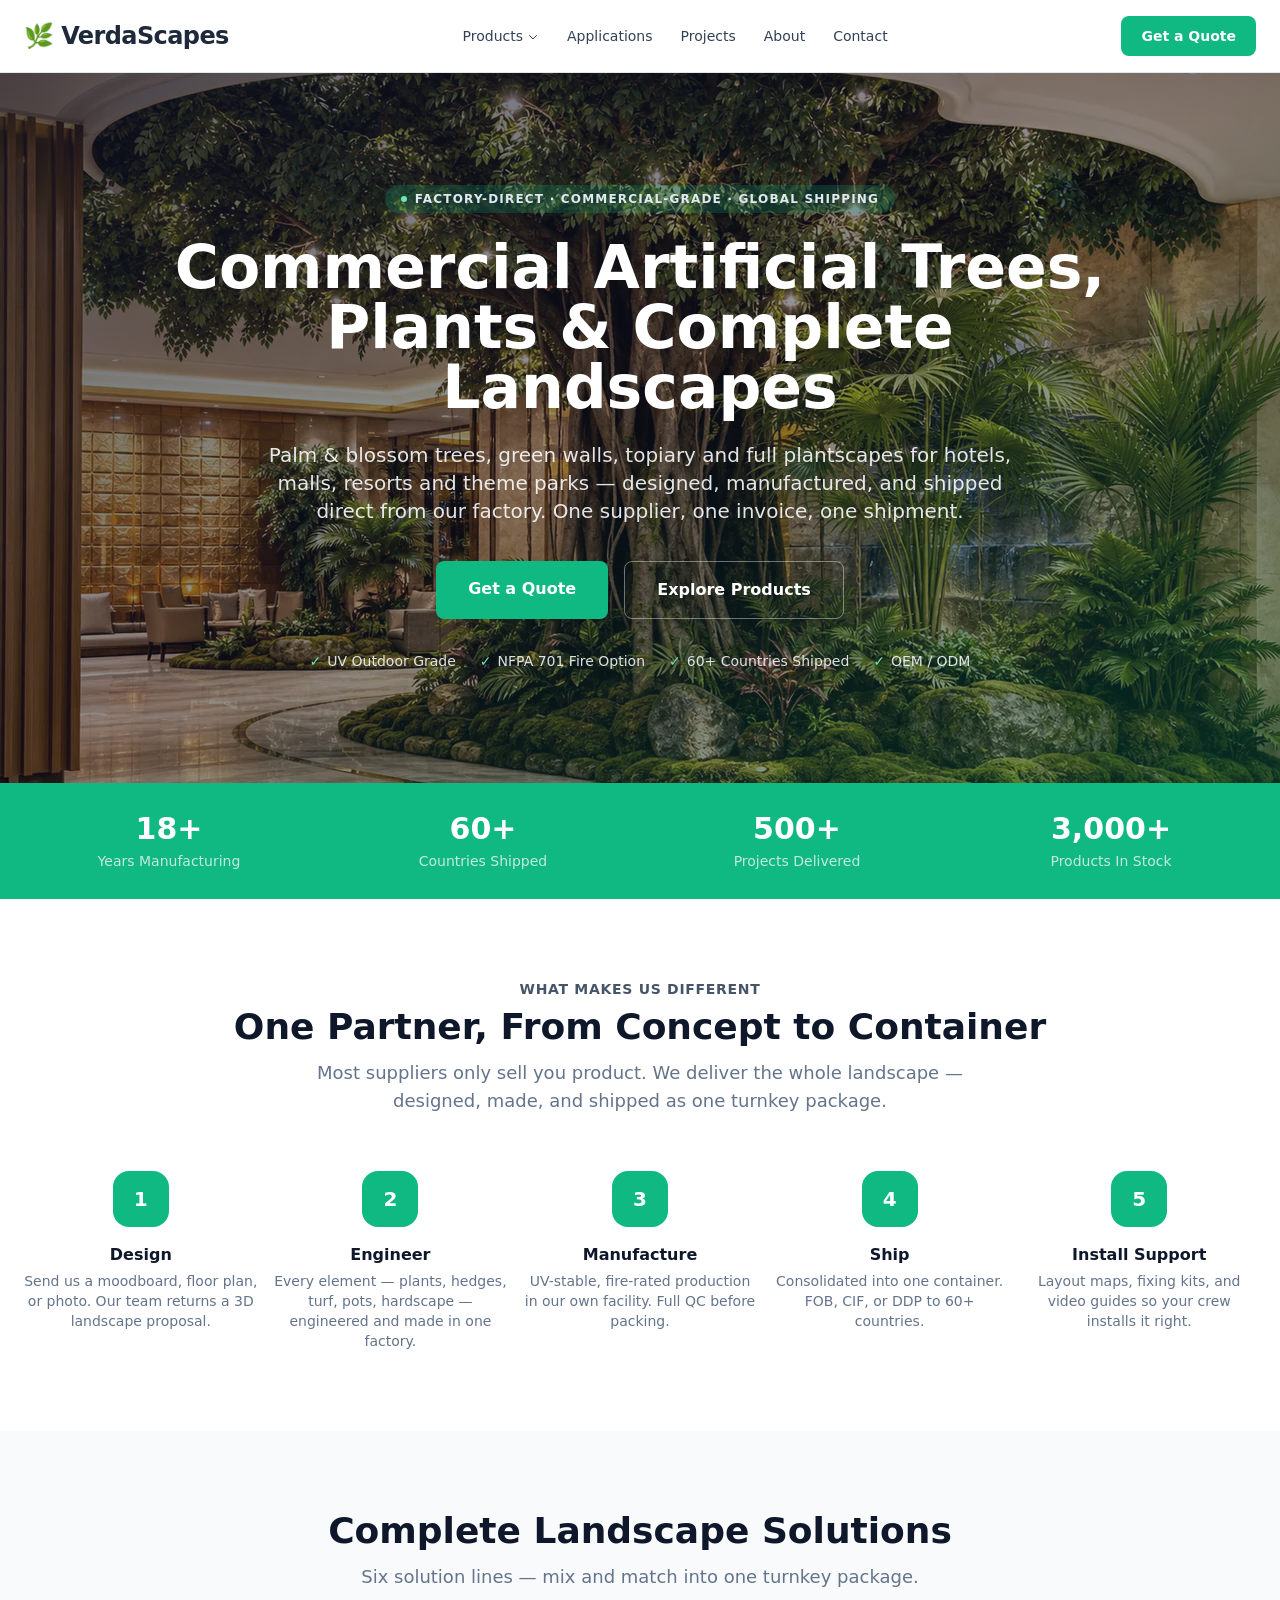
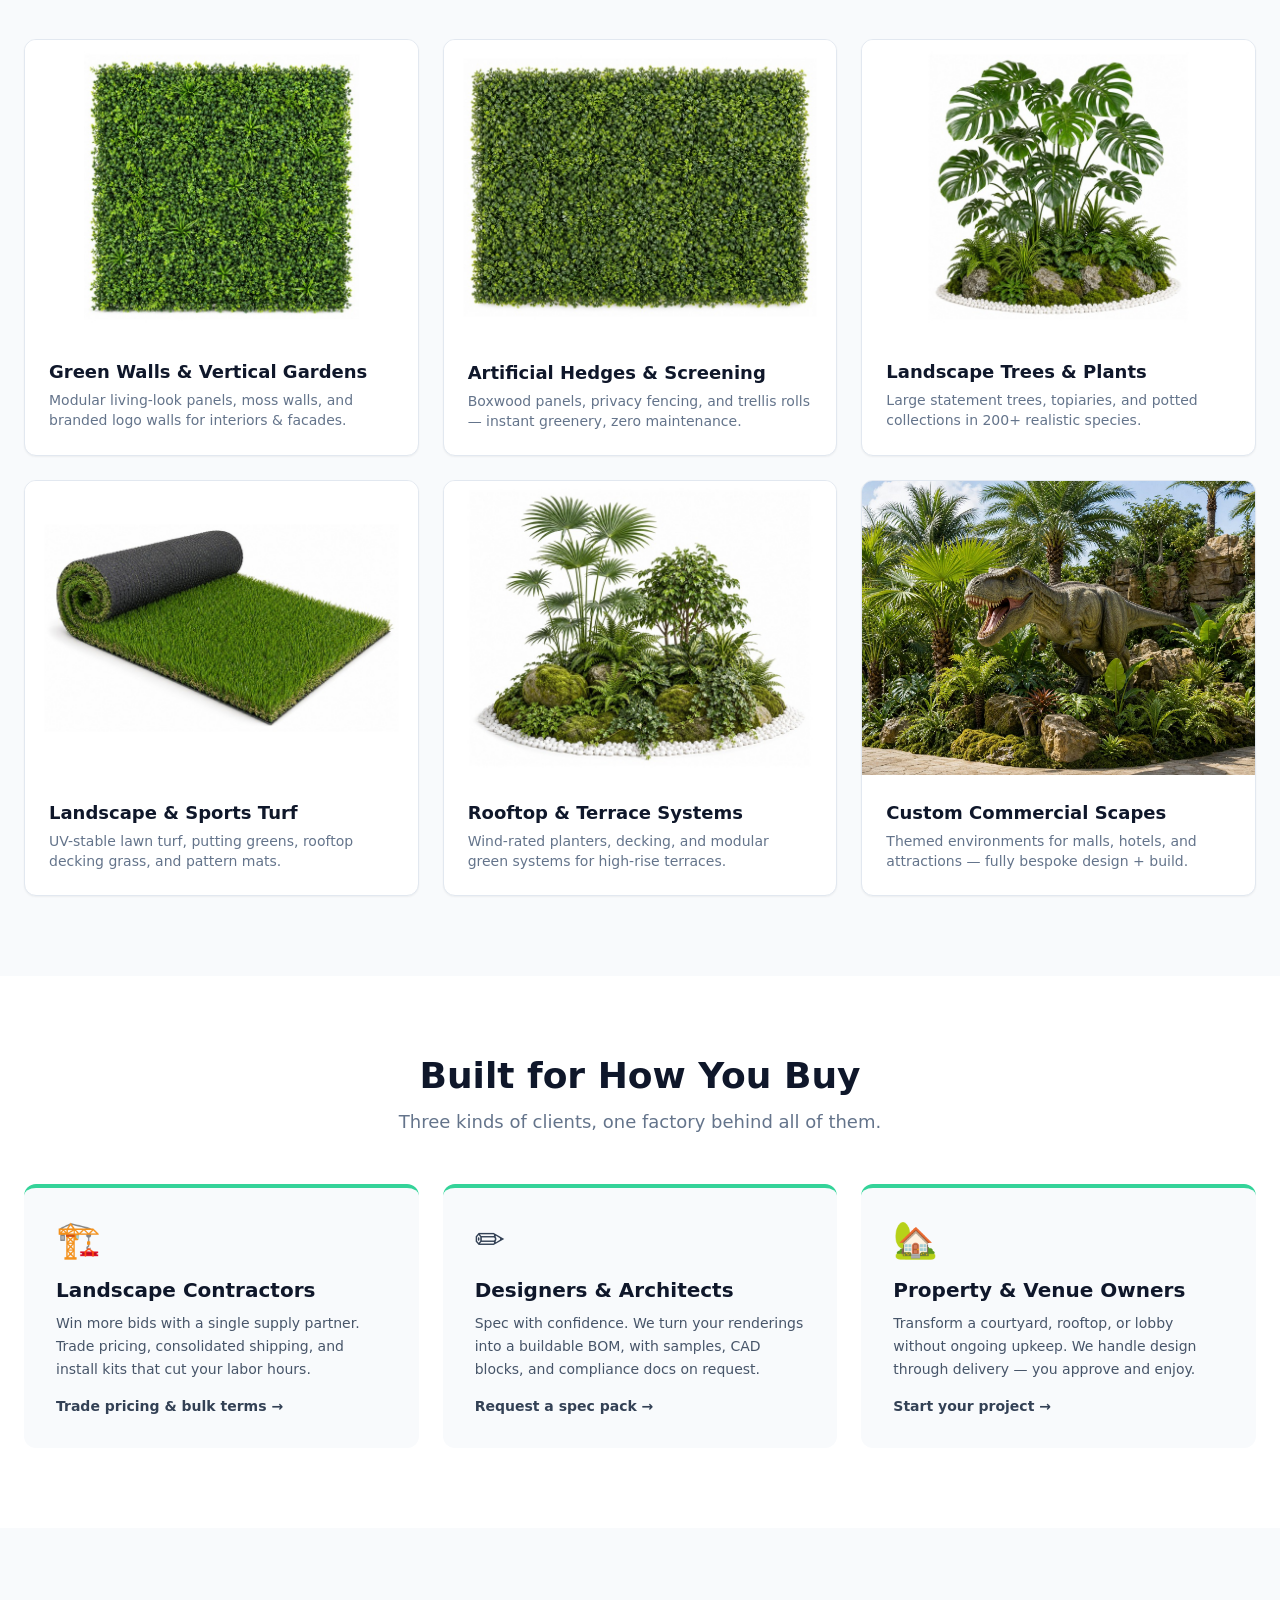
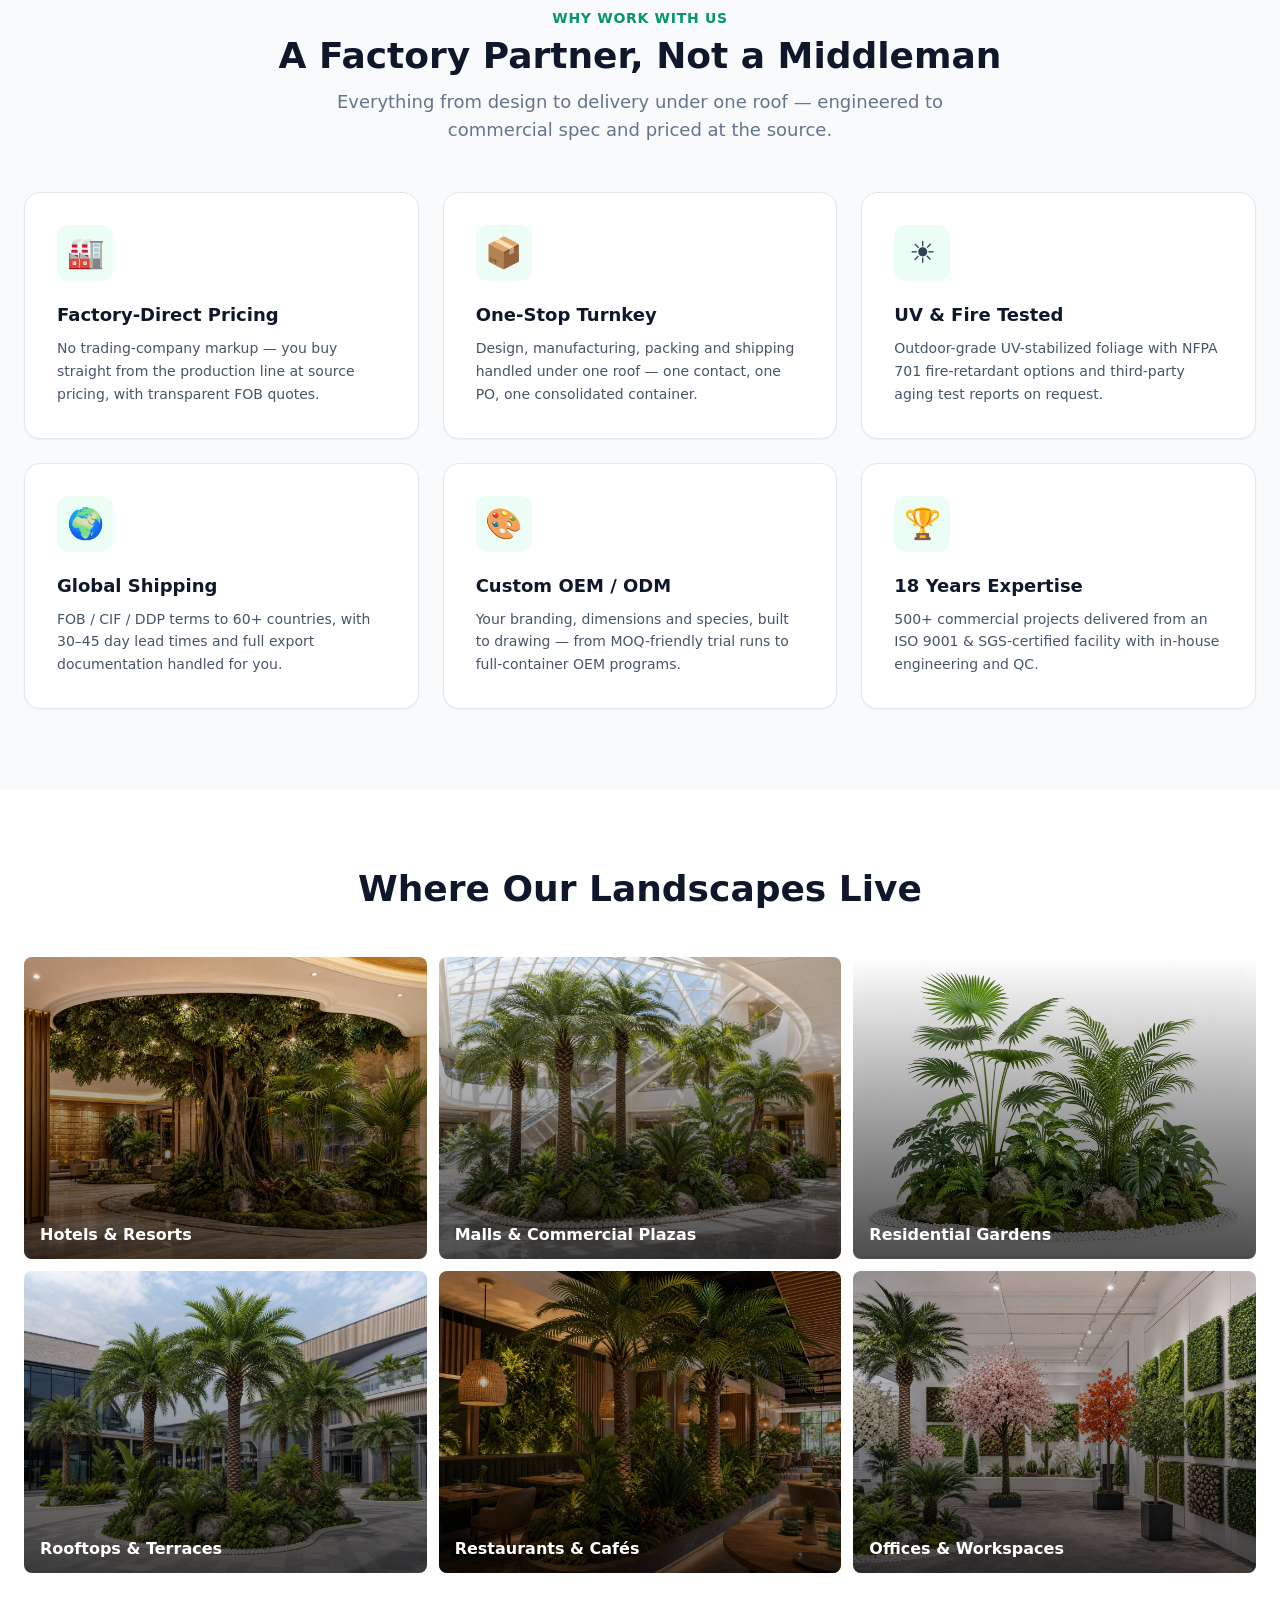
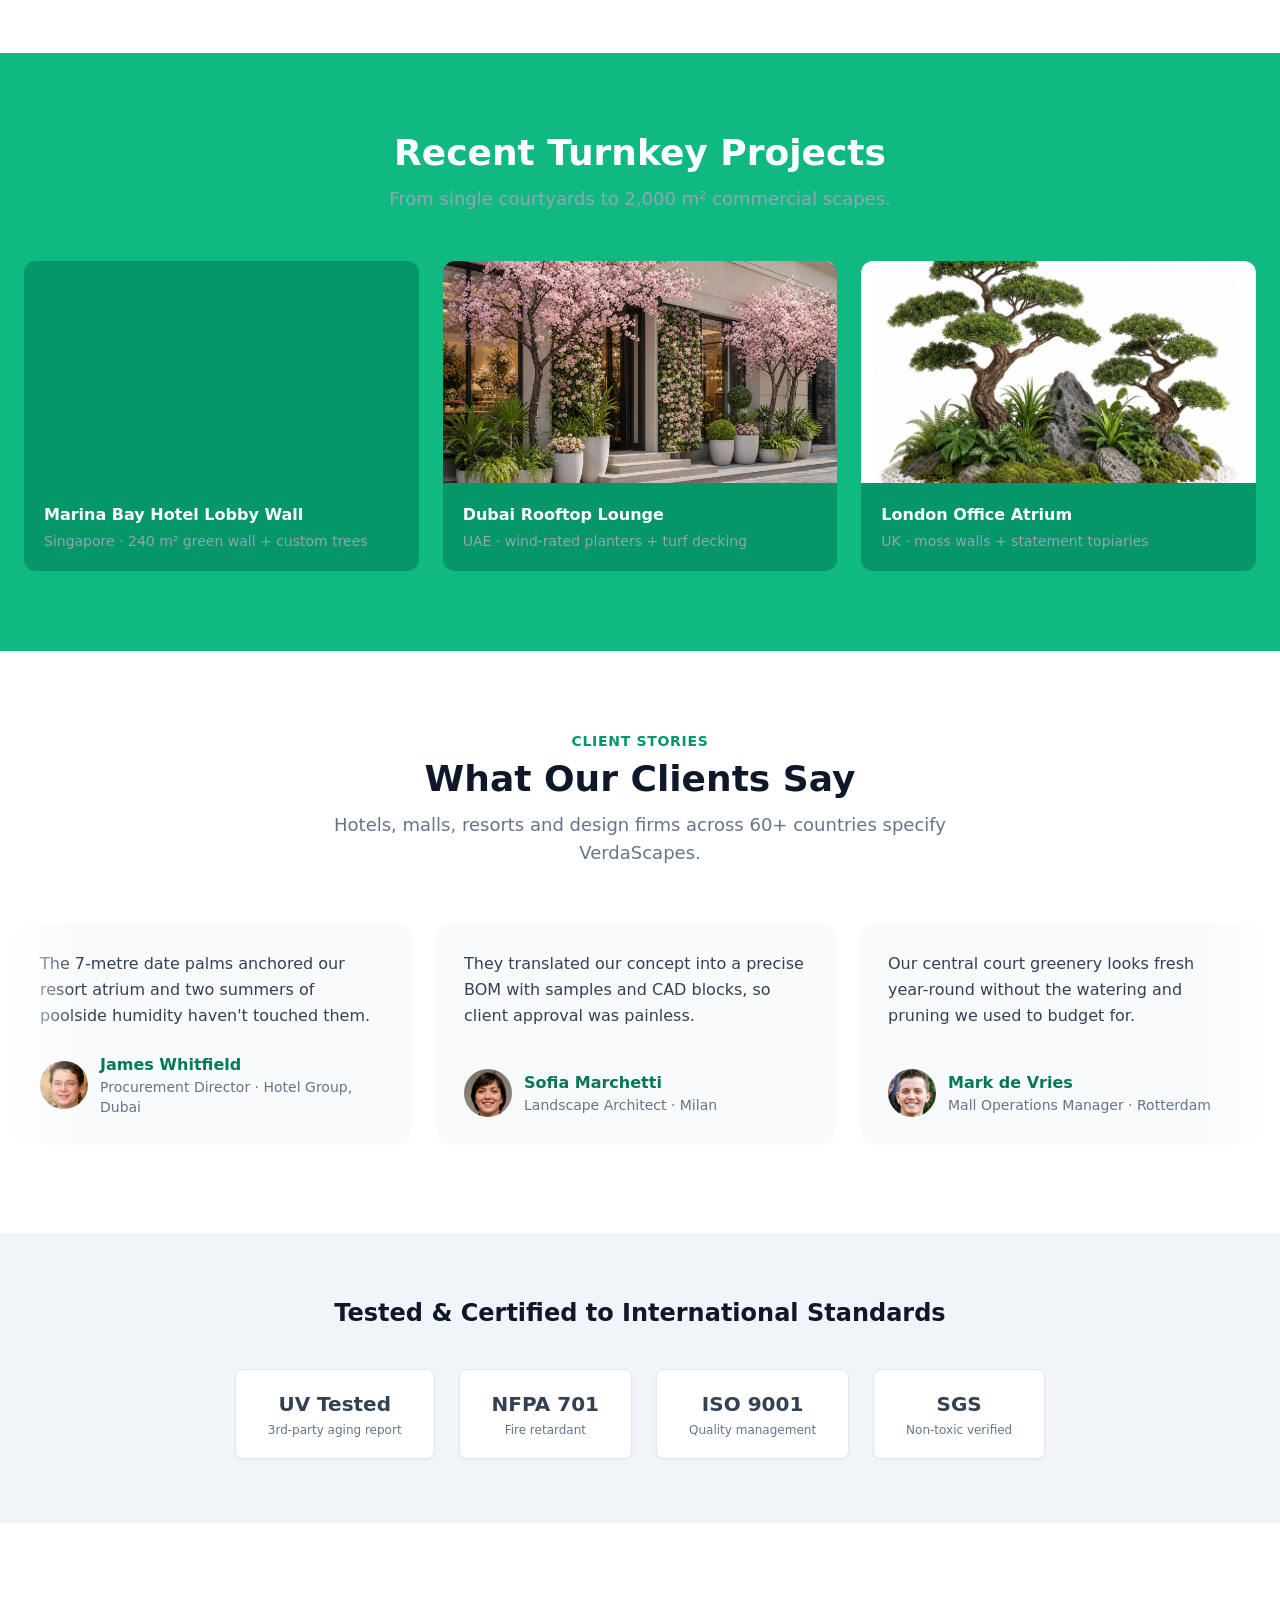
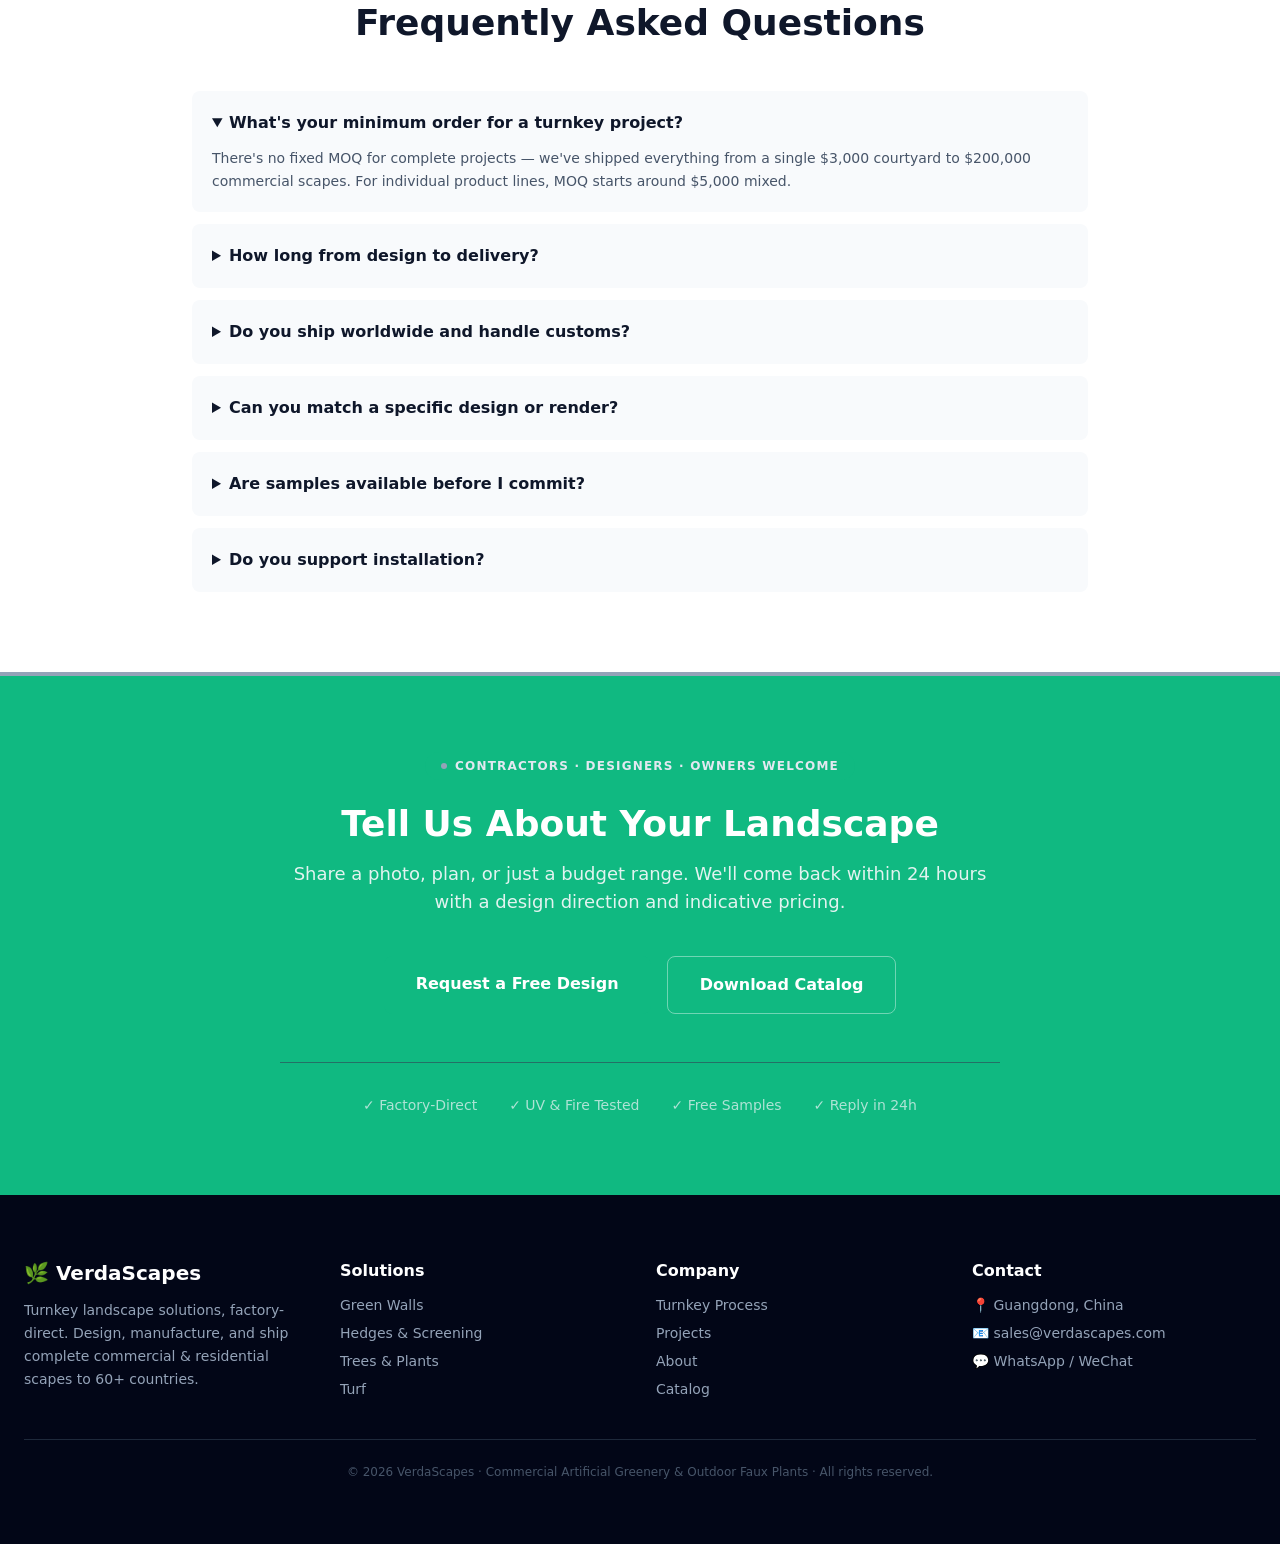
==== index.html @ 545bd25e "Contact: testimonial -> 3-slide scroll carousel + dots (vertically centered), map -> OpenStreetMap e" ====
<!DOCTYPE html>
<html lang="en">
<head>
<meta charset="UTF-8">
<meta name="viewport" content="width=device-width, initial-scale=1">
<title>VerdaScapes | Commercial Artificial Greenery & Outdoor Faux Plants</title>
<meta name="description" content="Commercial-grade faux greenery, artificial green walls, and custom landscape elements for outdoor projects. Factory-direct, UV-stable, fire-rated. Shipped to 60+ countries.">
<link rel="canonical" href="https://verdascapes.com/">
<link rel="stylesheet" href="./tailwind.css?v=202605301543">
<style>
  .ct::-webkit-scrollbar{display:none}
  html{scroll-behavior:smooth}
  .marquee-wrap{overflow:hidden;-webkit-mask-image:linear-gradient(90deg,transparent,#000 6%,#000 94%,transparent);mask-image:linear-gradient(90deg,transparent,#000 6%,#000 94%,transparent)}
  .marquee-track{display:flex;gap:1.5rem;width:max-content;padding:0.5rem 0.75rem;animation:vs-marquee 60s linear infinite}
  .marquee-wrap:hover .marquee-track{animation-play-state:paused}
  @keyframes vs-marquee{from{transform:translateX(0)}to{transform:translateX(-50%)}}
  @media (prefers-reduced-motion:reduce){.marquee-wrap{-webkit-mask-image:none;mask-image:none}.marquee-track{animation:none;flex-wrap:wrap;justify-content:center;width:auto;gap:1.5rem}.marquee-dup{display:none}}
</style>
<link rel="preload" as="image" href="./images/cat-home-hero.webp">
</head>
<body class="font-sans text-slate-700">

<!-- NAVBAR -->
<nav class="bg-white/95 backdrop-blur border-b border-slate-200 py-4 px-6 sticky top-0 z-50">
  <div class="max-w-7xl mx-auto flex items-center justify-between relative">
    <a href="./index.html" class="font-bold text-2xl text-slate-800 tracking-tight">🌿 VerdaScapes</a>
    <div class="hidden lg:flex items-center gap-7 text-sm font-medium text-slate-700">
      <div class="relative group">
        <button class="flex items-center gap-1 hover:text-emerald-600">Products
          <svg class="w-3 h-3 mt-0.5" fill="none" stroke="currentColor" viewBox="0 0 24 24"><path stroke-linecap="round" stroke-linejoin="round" stroke-width="2" d="M19 9l-7 7-7-7"/></svg>
        </button>
        <div class="absolute left-0 top-full pt-3 hidden group-hover:block z-50">
          <div class="bg-white shadow-xl rounded-xl border border-slate-200 py-2 w-64">
            <a href="./green-walls.html" class="block px-4 py-2.5 text-sm text-slate-700 hover:bg-emerald-50 hover:text-emerald-700">Green Walls &amp; Vertical Gardens</a>
            <a href="./boxwood-hedges.html" class="block px-4 py-2.5 text-sm text-slate-700 hover:bg-emerald-50 hover:text-emerald-700">Boxwood Hedge Panels</a>
            <a href="./plants.html" class="block px-4 py-2.5 text-sm text-slate-700 hover:bg-emerald-50 hover:text-emerald-700">Artificial Plants</a>
            <a href="./custom-trees.html" class="block px-4 py-2.5 text-sm text-slate-700 hover:bg-emerald-50 hover:text-emerald-700">Custom Artificial Trees</a>
            <a href="./hanging-vines.html" class="block px-4 py-2.5 text-sm text-slate-700 hover:bg-emerald-50 hover:text-emerald-700">Hanging Vines &amp; Foliage</a>
            <a href="./faux-greenery.html" class="block px-4 py-2.5 text-sm text-slate-700 hover:bg-emerald-50 hover:text-emerald-700">Commercial Faux Greenery</a>
          </div>
        </div>
      </div>
      <a href="./index.html#applications" class="hover:text-emerald-600">Applications</a>
      <a href="./index.html#projects" class="hover:text-emerald-600">Projects</a>
      <a href="./about.html" class="hover:text-emerald-600">About</a>
      <a href="./contact.html" class="hover:text-emerald-600">Contact</a>
    </div>
    <a href="./contact.html" class="hidden lg:inline-block bg-emerald-500 hover:bg-emerald-600 text-white font-semibold px-5 py-2.5 rounded-lg text-sm transition">Get a Quote</a>
    <input type="checkbox" id="mnav" class="peer hidden">
    <label for="mnav" class="lg:hidden cursor-pointer text-3xl leading-none text-slate-700 select-none">&#9776;</label>
    <div class="hidden peer-checked:flex lg:hidden flex-col absolute top-full left-0 right-0 bg-white border-b border-slate-200 shadow-lg px-6 py-4 gap-0.5 text-sm font-medium text-slate-700">
      <span class="text-xs uppercase tracking-wider text-emerald-600 font-bold pb-1">Products</span>
      <a href="./green-walls.html" class="py-2 pl-3 hover:text-emerald-600">Green Walls &amp; Vertical Gardens</a>
      <a href="./boxwood-hedges.html" class="py-2 pl-3 hover:text-emerald-600">Boxwood Hedge Panels</a>
      <a href="./plants.html" class="py-2 pl-3 hover:text-emerald-600">Artificial Plants</a>
      <a href="./custom-trees.html" class="py-2 pl-3 hover:text-emerald-600">Custom Artificial Trees</a>
      <a href="./hanging-vines.html" class="py-2 pl-3 hover:text-emerald-600">Hanging Vines &amp; Foliage</a>
      <a href="./faux-greenery.html" class="py-2 pl-3 hover:text-emerald-600">Commercial Faux Greenery</a>
      <hr class="my-2 border-slate-200">
      <a href="./index.html#applications" class="py-2 hover:text-emerald-600">Applications</a>
      <a href="./index.html#projects" class="py-2 hover:text-emerald-600">Projects</a>
      <a href="./about.html" class="py-2 hover:text-emerald-600">About</a>
      <a href="./contact.html" class="py-2 hover:text-emerald-600">Contact</a>
      <a href="./contact.html" class="mt-2 bg-emerald-500 hover:bg-emerald-600 text-white text-center font-semibold px-5 py-2.5 rounded-lg">Get a Quote</a>
    </div>
  </div>
</nav>

<!-- HERO -->
<section class="relative text-white py-28 px-6 overflow-hidden">
  <img fetchpriority="high" src="./images/cat-home-hero.webp" class="absolute inset-0 w-full h-full object-cover" alt="Commercial artificial tree and plant landscape installed in a hotel lobby">
  <div class="absolute inset-0 bg-gradient-to-br from-slate-900/65 via-slate-900/45 to-emerald-900/55"></div>
  <div class="relative max-w-5xl mx-auto text-center">
    <div class="inline-flex items-center gap-2 bg-emerald-500/20 text-slate-200 text-xs font-semibold uppercase tracking-widest px-4 py-1.5 rounded-full mb-6">
      <span class="w-1.5 h-1.5 rounded-full bg-emerald-300"></span>Factory-Direct · Commercial-Grade · Global Shipping
    </div>
    <h1 class="text-4xl md:text-6xl font-bold mb-6 leading-tight">Commercial Artificial Trees,<br>Plants &amp; Complete Landscapes</h1>
    <p class="text-xl text-slate-50/90 mb-9 max-w-3xl mx-auto">Palm &amp; blossom trees, green walls, topiary and full plantscapes for hotels, malls, resorts and theme parks — designed, manufactured, and shipped direct from our factory. One supplier, one invoice, one shipment.</p>
    <div class="flex flex-wrap justify-center gap-4">
      <a href="./contact.html#quote-form" class="bg-emerald-500 hover:bg-emerald-400 text-white font-semibold px-8 py-4 rounded-lg transition">Get a Quote</a>
      <a href="#solutions" class="border border-white/40 text-white hover:bg-white/10 font-semibold px-8 py-4 rounded-lg transition">Explore Products</a>
    </div>
    <div class="mt-8 flex flex-wrap justify-center gap-x-6 gap-y-2 text-sm text-slate-100/90">
      <span class="flex items-center gap-1.5"><span class="text-emerald-300 font-bold">✓</span> UV Outdoor Grade</span>
      <span class="flex items-center gap-1.5"><span class="text-emerald-300 font-bold">✓</span> NFPA 701 Fire Option</span>
      <span class="flex items-center gap-1.5"><span class="text-emerald-300 font-bold">✓</span> 60+ Countries Shipped</span>
      <span class="flex items-center gap-1.5"><span class="text-emerald-300 font-bold">✓</span> OEM / ODM</span>
    </div>
  </div>
</section>

<!-- TRUST STRIP -->
<section class="bg-emerald-500 py-7 px-6">
  <div class="max-w-7xl mx-auto grid grid-cols-2 md:grid-cols-4 gap-6 text-center text-white">
    <div><div class="text-3xl font-bold">18+</div><div class="text-sm text-slate-100/80 mt-1">Years Manufacturing</div></div>
    <div><div class="text-3xl font-bold">60+</div><div class="text-sm text-slate-100/80 mt-1">Countries Shipped</div></div>
    <div><div class="text-3xl font-bold">500+</div><div class="text-sm text-slate-100/80 mt-1">Projects Delivered</div></div>
    <div><div class="text-3xl font-bold">3,000+</div><div class="text-sm text-slate-100/80 mt-1">Products In Stock</div></div>
  </div>
</section>

<!-- TURNKEY PROCESS (核心差异化) -->
<section id="process" class="py-20 px-6 bg-white">
  <div class="max-w-7xl mx-auto">
    <div class="text-center mb-14">
      <div class="text-sm font-semibold text-slate-600 uppercase tracking-wider mb-2">What Makes Us Different</div>
      <h2 class="text-4xl font-bold text-slate-900 mb-3">One Partner, From Concept to Container</h2>
      <p class="text-slate-500 text-lg max-w-2xl mx-auto">Most suppliers only sell you product. We deliver the whole landscape — designed, made, and shipped as one turnkey package.</p>
    </div>
    <div class="grid grid-cols-1 md:grid-cols-5 gap-4">
      <div class="text-center"><div class="w-14 h-14 bg-emerald-500 text-white rounded-2xl mx-auto mb-4 flex items-center justify-center font-bold text-xl">1</div><h3 class="font-bold text-slate-900 mb-1">Design</h3><p class="text-sm text-slate-500">Send us a moodboard, floor plan, or photo. Our team returns a 3D landscape proposal.</p></div>
      <div class="text-center"><div class="w-14 h-14 bg-emerald-500 text-white rounded-2xl mx-auto mb-4 flex items-center justify-center font-bold text-xl">2</div><h3 class="font-bold text-slate-900 mb-1">Engineer</h3><p class="text-sm text-slate-500">Every element — plants, hedges, turf, pots, hardscape — engineered and made in one factory.</p></div>
      <div class="text-center"><div class="w-14 h-14 bg-emerald-500 text-white rounded-2xl mx-auto mb-4 flex items-center justify-center font-bold text-xl">3</div><h3 class="font-bold text-slate-900 mb-1">Manufacture</h3><p class="text-sm text-slate-500">UV-stable, fire-rated production in our own facility. Full QC before packing.</p></div>
      <div class="text-center"><div class="w-14 h-14 bg-emerald-500 text-white rounded-2xl mx-auto mb-4 flex items-center justify-center font-bold text-xl">4</div><h3 class="font-bold text-slate-900 mb-1">Ship</h3><p class="text-sm text-slate-500">Consolidated into one container. FOB, CIF, or DDP to 60+ countries.</p></div>
      <div class="text-center"><div class="w-14 h-14 bg-emerald-500 text-white rounded-2xl mx-auto mb-4 flex items-center justify-center font-bold text-xl">5</div><h3 class="font-bold text-slate-900 mb-1">Install Support</h3><p class="text-sm text-slate-500">Layout maps, fixing kits, and video guides so your crew installs it right.</p></div>
    </div>
  </div>
</section>

<!-- SOLUTION CATEGORIES -->
<section id="solutions" class="py-20 px-6 bg-slate-50">
  <div class="max-w-7xl mx-auto">
    <div class="text-center mb-12">
      <h2 class="text-4xl font-bold text-slate-900 mb-3">Complete Landscape Solutions</h2>
      <p class="text-slate-500 text-lg">Six solution lines — mix and match into one turnkey package.</p>
    </div>
    <div class="grid grid-cols-1 sm:grid-cols-2 lg:grid-cols-3 gap-6">
      <a href="./green-walls.html" class="group bg-white rounded-xl overflow-hidden shadow-sm border border-slate-200 hover:shadow-lg hover:-translate-y-1 transition cursor-pointer"><div class="aspect-[4/3] overflow-hidden"><img loading="lazy" decoding="async" src="./images/verda-greenwall.jpg" class="w-full h-full object-cover group-hover:scale-105 transition" alt=""></div><div class="p-6"><h3 class="font-bold text-slate-900 text-lg mb-1">Green Walls & Vertical Gardens</h3><p class="text-sm text-slate-500">Modular living-look panels, moss walls, and branded logo walls for interiors & facades.</p></div></a>
      <a href="./boxwood-hedges.html" class="group bg-white rounded-xl overflow-hidden shadow-sm border border-slate-200 hover:shadow-lg hover:-translate-y-1 transition cursor-pointer"><div class="aspect-[4/3] overflow-hidden"><img loading="lazy" decoding="async" src="./images/verda-hedge.jpg" class="w-full h-full object-cover group-hover:scale-105 transition" alt=""></div><div class="p-6"><h3 class="font-bold text-slate-900 text-lg mb-1">Artificial Hedges & Screening</h3><p class="text-sm text-slate-500">Boxwood panels, privacy fencing, and trellis rolls — instant greenery, zero maintenance.</p></div></a>
      <a href="./custom-trees.html" class="group bg-white rounded-xl overflow-hidden shadow-sm border border-slate-200 hover:shadow-lg hover:-translate-y-1 transition cursor-pointer"><div class="aspect-[4/3] overflow-hidden"><img loading="lazy" decoding="async" src="./images/verda-trees.jpg" class="w-full h-full object-cover group-hover:scale-105 transition" alt=""></div><div class="p-6"><h3 class="font-bold text-slate-900 text-lg mb-1">Landscape Trees & Plants</h3><p class="text-sm text-slate-500">Large statement trees, topiaries, and potted collections in 200+ realistic species.</p></div></a>
      <a href="./plants.html" class="group bg-white rounded-xl overflow-hidden shadow-sm border border-slate-200 hover:shadow-lg hover:-translate-y-1 transition cursor-pointer"><div class="aspect-[4/3] overflow-hidden"><img loading="lazy" decoding="async" src="./images/verda-turf.jpg" class="w-full h-full object-cover group-hover:scale-105 transition" alt=""></div><div class="p-6"><h3 class="font-bold text-slate-900 text-lg mb-1">Landscape & Sports Turf</h3><p class="text-sm text-slate-500">UV-stable lawn turf, putting greens, rooftop decking grass, and pattern mats.</p></div></a>
      <a href="./hanging-vines.html" class="group bg-white rounded-xl overflow-hidden shadow-sm border border-slate-200 hover:shadow-lg hover:-translate-y-1 transition cursor-pointer"><div class="aspect-[4/3] overflow-hidden"><img loading="lazy" decoding="async" src="./images/verda-rooftop.jpg" class="w-full h-full object-cover group-hover:scale-105 transition" alt=""></div><div class="p-6"><h3 class="font-bold text-slate-900 text-lg mb-1">Rooftop & Terrace Systems</h3><p class="text-sm text-slate-500">Wind-rated planters, decking, and modular green systems for high-rise terraces.</p></div></a>
      <a href="./faux-greenery.html" class="group bg-white rounded-xl overflow-hidden shadow-sm border border-slate-200 hover:shadow-lg hover:-translate-y-1 transition cursor-pointer"><div class="aspect-[4/3] overflow-hidden"><img loading="lazy" decoding="async" src="./images/verda-custom.jpg" class="w-full h-full object-cover group-hover:scale-105 transition" alt=""></div><div class="p-6"><h3 class="font-bold text-slate-900 text-lg mb-1">Custom Commercial Scapes</h3><p class="text-sm text-slate-500">Themed environments for malls, hotels, and attractions — fully bespoke design + build.</p></div></a>
    </div>
  </div>
</section>

<!-- WHO WE SERVE (三类买家) -->
<section id="serve" class="py-20 px-6 bg-white">
  <div class="max-w-7xl mx-auto">
    <div class="text-center mb-12">
      <h2 class="text-4xl font-bold text-slate-900 mb-3">Built for How You Buy</h2>
      <p class="text-slate-500 text-lg">Three kinds of clients, one factory behind all of them.</p>
    </div>
    <div class="grid grid-cols-1 md:grid-cols-3 gap-6">
      <div class="bg-slate-50 rounded-xl p-8 border-t-4 border-emerald-400"><div class="text-4xl mb-4">🏗️</div><h3 class="text-xl font-bold text-slate-900 mb-2">Landscape Contractors</h3><p class="text-sm text-slate-600 leading-relaxed mb-4">Win more bids with a single supply partner. Trade pricing, consolidated shipping, and install kits that cut your labor hours.</p><div class="text-sm font-semibold text-slate-700">Trade pricing & bulk terms →</div></div>
      <div class="bg-slate-50 rounded-xl p-8 border-t-4 border-emerald-400"><div class="text-4xl mb-4">✏️</div><h3 class="text-xl font-bold text-slate-900 mb-2">Designers & Architects</h3><p class="text-sm text-slate-600 leading-relaxed mb-4">Spec with confidence. We turn your renderings into a buildable BOM, with samples, CAD blocks, and compliance docs on request.</p><div class="text-sm font-semibold text-slate-700">Request a spec pack →</div></div>
      <div class="bg-slate-50 rounded-xl p-8 border-t-4 border-emerald-400"><div class="text-4xl mb-4">🏡</div><h3 class="text-xl font-bold text-slate-900 mb-2">Property & Venue Owners</h3><p class="text-sm text-slate-600 leading-relaxed mb-4">Transform a courtyard, rooftop, or lobby without ongoing upkeep. We handle design through delivery — you approve and enjoy.</p><div class="text-sm font-semibold text-slate-700">Start your project →</div></div>
    </div>
  </div>
</section>

<!-- WHY US -->
<section class="py-20 px-6 bg-slate-50">
  <div class="max-w-7xl mx-auto">
    <div class="text-center mb-12">
      <div class="text-sm font-semibold text-emerald-600 uppercase tracking-wider mb-2">Why Work With Us</div>
      <h2 class="text-4xl font-bold text-slate-900 mb-3">A Factory Partner, Not a Middleman</h2>
      <p class="text-slate-500 text-lg max-w-2xl mx-auto">Everything from design to delivery under one roof — engineered to commercial spec and priced at the source.</p>
    </div>
    <div class="grid grid-cols-1 sm:grid-cols-2 lg:grid-cols-3 gap-6">
      <div class="bg-white rounded-2xl border border-slate-200 p-8 shadow-sm hover:shadow-lg hover:-translate-y-1 transition">
        <div class="w-14 h-14 rounded-xl bg-emerald-50 flex items-center justify-center text-3xl mb-5">🏭</div>
        <h3 class="text-lg font-bold text-slate-900 mb-2">Factory-Direct Pricing</h3>
        <p class="text-sm text-slate-600 leading-relaxed">No trading-company markup — you buy straight from the production line at source pricing, with transparent FOB quotes.</p>
      </div>
      <div class="bg-white rounded-2xl border border-slate-200 p-8 shadow-sm hover:shadow-lg hover:-translate-y-1 transition">
        <div class="w-14 h-14 rounded-xl bg-emerald-50 flex items-center justify-center text-3xl mb-5">📦</div>
        <h3 class="text-lg font-bold text-slate-900 mb-2">One-Stop Turnkey</h3>
        <p class="text-sm text-slate-600 leading-relaxed">Design, manufacturing, packing and shipping handled under one roof — one contact, one PO, one consolidated container.</p>
      </div>
      <div class="bg-white rounded-2xl border border-slate-200 p-8 shadow-sm hover:shadow-lg hover:-translate-y-1 transition">
        <div class="w-14 h-14 rounded-xl bg-emerald-50 flex items-center justify-center text-3xl mb-5">☀️</div>
        <h3 class="text-lg font-bold text-slate-900 mb-2">UV &amp; Fire Tested</h3>
        <p class="text-sm text-slate-600 leading-relaxed">Outdoor-grade UV-stabilized foliage with NFPA 701 fire-retardant options and third-party aging test reports on request.</p>
      </div>
      <div class="bg-white rounded-2xl border border-slate-200 p-8 shadow-sm hover:shadow-lg hover:-translate-y-1 transition">
        <div class="w-14 h-14 rounded-xl bg-emerald-50 flex items-center justify-center text-3xl mb-5">🌍</div>
        <h3 class="text-lg font-bold text-slate-900 mb-2">Global Shipping</h3>
        <p class="text-sm text-slate-600 leading-relaxed">FOB / CIF / DDP terms to 60+ countries, with 30–45 day lead times and full export documentation handled for you.</p>
      </div>
      <div class="bg-white rounded-2xl border border-slate-200 p-8 shadow-sm hover:shadow-lg hover:-translate-y-1 transition">
        <div class="w-14 h-14 rounded-xl bg-emerald-50 flex items-center justify-center text-3xl mb-5">🎨</div>
        <h3 class="text-lg font-bold text-slate-900 mb-2">Custom OEM / ODM</h3>
        <p class="text-sm text-slate-600 leading-relaxed">Your branding, dimensions and species, built to drawing — from MOQ-friendly trial runs to full-container OEM programs.</p>
      </div>
      <div class="bg-white rounded-2xl border border-slate-200 p-8 shadow-sm hover:shadow-lg hover:-translate-y-1 transition">
        <div class="w-14 h-14 rounded-xl bg-emerald-50 flex items-center justify-center text-3xl mb-5">🏆</div>
        <h3 class="text-lg font-bold text-slate-900 mb-2">18 Years Expertise</h3>
        <p class="text-sm text-slate-600 leading-relaxed">500+ commercial projects delivered from an ISO 9001 &amp; SGS-certified facility with in-house engineering and QC.</p>
      </div>
    </div>
  </div>
</section>

<!-- APPLICATIONS -->
<section id="applications" class="py-20 px-6 bg-white">
  <div class="max-w-7xl mx-auto">
    <div class="text-center mb-12"><h2 class="text-4xl font-bold text-slate-900 mb-3">Where Our Landscapes Live</h2></div>
    <div class="grid grid-cols-2 md:grid-cols-3 gap-3">
      <div class="relative aspect-[4/3] rounded-lg overflow-hidden group"><img loading="lazy" decoding="async" src="./images/verda-hotel.jpg" class="w-full h-full object-cover group-hover:scale-105 transition" alt=""><div class="absolute inset-0 bg-gradient-to-t from-black/70 to-transparent"></div><div class="absolute bottom-3 left-4 text-white font-semibold">Hotels & Resorts</div></div>
      <div class="relative aspect-[4/3] rounded-lg overflow-hidden group"><img loading="lazy" decoding="async" src="./images/verda-mall.jpg" class="w-full h-full object-cover group-hover:scale-105 transition" alt=""><div class="absolute inset-0 bg-gradient-to-t from-black/70 to-transparent"></div><div class="absolute bottom-3 left-4 text-white font-semibold">Malls & Commercial Plazas</div></div>
      <div class="relative aspect-[4/3] rounded-lg overflow-hidden group"><img loading="lazy" decoding="async" src="./images/verda-resi.jpg" class="w-full h-full object-cover group-hover:scale-105 transition" alt=""><div class="absolute inset-0 bg-gradient-to-t from-black/70 to-transparent"></div><div class="absolute bottom-3 left-4 text-white font-semibold">Residential Gardens</div></div>
      <div class="relative aspect-[4/3] rounded-lg overflow-hidden group"><img loading="lazy" decoding="async" src="./images/verda-roof2.jpg" class="w-full h-full object-cover group-hover:scale-105 transition" alt=""><div class="absolute inset-0 bg-gradient-to-t from-black/70 to-transparent"></div><div class="absolute bottom-3 left-4 text-white font-semibold">Rooftops & Terraces</div></div>
      <div class="relative aspect-[4/3] rounded-lg overflow-hidden group"><img loading="lazy" decoding="async" src="./images/verda-resto.jpg" class="w-full h-full object-cover group-hover:scale-105 transition" alt=""><div class="absolute inset-0 bg-gradient-to-t from-black/70 to-transparent"></div><div class="absolute bottom-3 left-4 text-white font-semibold">Restaurants & Cafés</div></div>
      <div class="relative aspect-[4/3] rounded-lg overflow-hidden group"><img loading="lazy" decoding="async" src="./images/verda-office.jpg" class="w-full h-full object-cover group-hover:scale-105 transition" alt=""><div class="absolute inset-0 bg-gradient-to-t from-black/70 to-transparent"></div><div class="absolute bottom-3 left-4 text-white font-semibold">Offices & Workspaces</div></div>
    </div>
  </div>
</section>

<!-- PROJECTS -->
<section id="projects" class="py-20 px-6 bg-emerald-500 text-white">
  <div class="max-w-7xl mx-auto">
    <div class="text-center mb-12"><h2 class="text-4xl font-bold mb-3">Recent Turnkey Projects</h2><p class="text-slate-400 text-lg">From single courtyards to 2,000 m² commercial scapes.</p></div>
    <div class="grid grid-cols-1 md:grid-cols-3 gap-6">
      <div class="bg-emerald-600 rounded-xl overflow-hidden"><img loading="lazy" decoding="async" src="./images/verda-proj1.jpg" class="aspect-video w-full object-cover" alt=""><div class="p-5"><h3 class="font-bold mb-1">Marina Bay Hotel Lobby Wall</h3><p class="text-sm text-slate-400">Singapore · 240 m² green wall + custom trees</p></div></div>
      <div class="bg-emerald-600 rounded-xl overflow-hidden"><img loading="lazy" decoding="async" src="./images/verda-proj2.jpg" class="aspect-video w-full object-cover" alt=""><div class="p-5"><h3 class="font-bold mb-1">Dubai Rooftop Lounge</h3><p class="text-sm text-slate-400">UAE · wind-rated planters + turf decking</p></div></div>
      <div class="bg-emerald-600 rounded-xl overflow-hidden"><img loading="lazy" decoding="async" src="./images/verda-proj3.jpg" class="aspect-video w-full object-cover" alt=""><div class="p-5"><h3 class="font-bold mb-1">London Office Atrium</h3><p class="text-sm text-slate-400">UK · moss walls + statement topiaries</p></div></div>
    </div>
  </div>
</section>

<!-- TESTIMONIALS -->
<section class="py-20 bg-white overflow-hidden">
  <div class="max-w-7xl mx-auto px-6 text-center mb-12">
    <div class="text-sm font-semibold text-emerald-600 uppercase tracking-wider mb-2">Client Stories</div>
    <h2 class="text-4xl font-bold text-slate-900 mb-3">What Our Clients Say</h2>
    <p class="text-slate-500 text-lg max-w-2xl mx-auto">Hotels, malls, resorts and design firms across 60+ countries specify VerdaScapes.</p>
  </div>
  <div class="marquee-wrap max-w-7xl mx-auto" aria-label="Client testimonials">
    <div class="marquee-track items-stretch">
      <div class="w-[400px] max-w-[400px] shrink-0 grow-0 flex flex-col bg-slate-50 rounded-2xl p-7">
        <p class="text-slate-700 leading-relaxed mb-6">The 7-metre date palms anchored our resort atrium and two summers of poolside humidity haven't touched them.</p>
        <div class="flex items-center gap-3 mt-auto">
          <img loading="lazy" decoding="async" src="./images/avatar-t1.webp" class="w-12 h-12 rounded-full object-cover bg-slate-200" alt="">
          <div><div class="font-bold text-emerald-700">James Whitfield</div><div class="text-sm text-slate-500">Procurement Director · Hotel Group, Dubai</div></div>
        </div>
      </div>
      <div class="w-[400px] max-w-[400px] shrink-0 grow-0 flex flex-col bg-slate-50 rounded-2xl p-7">
        <p class="text-slate-700 leading-relaxed mb-6">They translated our concept into a precise BOM with samples and CAD blocks, so client approval was painless.</p>
        <div class="flex items-center gap-3 mt-auto">
          <img loading="lazy" decoding="async" src="./images/avatar-t2.webp" class="w-12 h-12 rounded-full object-cover bg-slate-200" alt="">
          <div><div class="font-bold text-emerald-700">Sofia Marchetti</div><div class="text-sm text-slate-500">Landscape Architect · Milan</div></div>
        </div>
      </div>
      <div class="w-[400px] max-w-[400px] shrink-0 grow-0 flex flex-col bg-slate-50 rounded-2xl p-7">
        <p class="text-slate-700 leading-relaxed mb-6">Our central court greenery looks fresh year-round without the watering and pruning we used to budget for.</p>
        <div class="flex items-center gap-3 mt-auto">
          <img loading="lazy" decoding="async" src="./images/avatar-t3.webp" class="w-12 h-12 rounded-full object-cover bg-slate-200" alt="">
          <div><div class="font-bold text-emerald-700">Mark de Vries</div><div class="text-sm text-slate-500">Mall Operations Manager · Rotterdam</div></div>
        </div>
      </div>
      <div class="w-[400px] max-w-[400px] shrink-0 grow-0 flex flex-col bg-slate-50 rounded-2xl p-7">
        <p class="text-slate-700 leading-relaxed mb-6">The foliage colour matched our scheme on the first sample round, which never happens with overseas suppliers.</p>
        <div class="flex items-center gap-3 mt-auto">
          <img loading="lazy" decoding="async" src="./images/avatar-t4.webp" class="w-12 h-12 rounded-full object-cover bg-slate-200" alt="">
          <div><div class="font-bold text-emerald-700">Emily Carter</div><div class="text-sm text-slate-500">Interior Designer · London</div></div>
        </div>
      </div>
      <div class="w-[400px] max-w-[400px] shrink-0 grow-0 flex flex-col bg-slate-50 rounded-2xl p-7">
        <p class="text-slate-700 leading-relaxed mb-6">From oversized banyans to topiary, they built the whole themed zone to spec and on schedule.</p>
        <div class="flex items-center gap-3 mt-auto">
          <img loading="lazy" decoding="async" src="./images/avatar-t5.webp" class="w-12 h-12 rounded-full object-cover bg-slate-200" alt="">
          <div><div class="font-bold text-emerald-700">Carlos Mendoza</div><div class="text-sm text-slate-500">Resort Developer · Madrid</div></div>
        </div>
      </div>
      <div class="w-[400px] max-w-[400px] shrink-0 grow-0 flex flex-col bg-slate-50 rounded-2xl p-7">
        <p class="text-slate-700 leading-relaxed mb-6">The NFPA 701 reports and test data were in hand before our facilities team even asked for them.</p>
        <div class="flex items-center gap-3 mt-auto">
          <img loading="lazy" decoding="async" src="./images/avatar-t6.webp" class="w-12 h-12 rounded-full object-cover bg-slate-200" alt="">
          <div><div class="font-bold text-emerald-700">Lena Hoffmann</div><div class="text-sm text-slate-500">Procurement Lead · Frankfurt</div></div>
        </div>
      </div>
      <div class="w-[400px] max-w-[400px] shrink-0 grow-0 flex flex-col bg-slate-50 rounded-2xl p-7 marquee-dup" aria-hidden="true">
        <p class="text-slate-700 leading-relaxed mb-6">The 7-metre date palms anchored our resort atrium and two summers of poolside humidity haven't touched them.</p>
        <div class="flex items-center gap-3 mt-auto">
          <img loading="lazy" decoding="async" src="./images/avatar-t1.webp" class="w-12 h-12 rounded-full object-cover bg-slate-200" alt="">
          <div><div class="font-bold text-emerald-700">James Whitfield</div><div class="text-sm text-slate-500">Procurement Director · Hotel Group, Dubai</div></div>
        </div>
      </div>
      <div class="w-[400px] max-w-[400px] shrink-0 grow-0 flex flex-col bg-slate-50 rounded-2xl p-7 marquee-dup" aria-hidden="true">
        <p class="text-slate-700 leading-relaxed mb-6">They translated our concept into a precise BOM with samples and CAD blocks, so client approval was painless.</p>
        <div class="flex items-center gap-3 mt-auto">
          <img loading="lazy" decoding="async" src="./images/avatar-t2.webp" class="w-12 h-12 rounded-full object-cover bg-slate-200" alt="">
          <div><div class="font-bold text-emerald-700">Sofia Marchetti</div><div class="text-sm text-slate-500">Landscape Architect · Milan</div></div>
        </div>
      </div>
      <div class="w-[400px] max-w-[400px] shrink-0 grow-0 flex flex-col bg-slate-50 rounded-2xl p-7 marquee-dup" aria-hidden="true">
        <p class="text-slate-700 leading-relaxed mb-6">Our central court greenery looks fresh year-round without the watering and pruning we used to budget for.</p>
        <div class="flex items-center gap-3 mt-auto">
          <img loading="lazy" decoding="async" src="./images/avatar-t3.webp" class="w-12 h-12 rounded-full object-cover bg-slate-200" alt="">
          <div><div class="font-bold text-emerald-700">Mark de Vries</div><div class="text-sm text-slate-500">Mall Operations Manager · Rotterdam</div></div>
        </div>
      </div>
      <div class="w-[400px] max-w-[400px] shrink-0 grow-0 flex flex-col bg-slate-50 rounded-2xl p-7 marquee-dup" aria-hidden="true">
        <p class="text-slate-700 leading-relaxed mb-6">The foliage colour matched our scheme on the first sample round, which never happens with overseas suppliers.</p>
        <div class="flex items-center gap-3 mt-auto">
          <img loading="lazy" decoding="async" src="./images/avatar-t4.webp" class="w-12 h-12 rounded-full object-cover bg-slate-200" alt="">
          <div><div class="font-bold text-emerald-700">Emily Carter</div><div class="text-sm text-slate-500">Interior Designer · London</div></div>
        </div>
      </div>
      <div class="w-[400px] max-w-[400px] shrink-0 grow-0 flex flex-col bg-slate-50 rounded-2xl p-7 marquee-dup" aria-hidden="true">
        <p class="text-slate-700 leading-relaxed mb-6">From oversized banyans to topiary, they built the whole themed zone to spec and on schedule.</p>
        <div class="flex items-center gap-3 mt-auto">
          <img loading="lazy" decoding="async" src="./images/avatar-t5.webp" class="w-12 h-12 rounded-full object-cover bg-slate-200" alt="">
          <div><div class="font-bold text-emerald-700">Carlos Mendoza</div><div class="text-sm text-slate-500">Resort Developer · Madrid</div></div>
        </div>
      </div>
      <div class="w-[400px] max-w-[400px] shrink-0 grow-0 flex flex-col bg-slate-50 rounded-2xl p-7 marquee-dup" aria-hidden="true">
        <p class="text-slate-700 leading-relaxed mb-6">The NFPA 701 reports and test data were in hand before our facilities team even asked for them.</p>
        <div class="flex items-center gap-3 mt-auto">
          <img loading="lazy" decoding="async" src="./images/avatar-t6.webp" class="w-12 h-12 rounded-full object-cover bg-slate-200" alt="">
          <div><div class="font-bold text-emerald-700">Lena Hoffmann</div><div class="text-sm text-slate-500">Procurement Lead · Frankfurt</div></div>
        </div>
      </div>
    </div>
  </div>
</section>

<!-- CERTIFICATIONS -->
<section class="py-16 px-6 bg-slate-100">
  <div class="max-w-7xl mx-auto">
    <div class="text-center mb-10"><h2 class="text-2xl font-bold text-slate-900">Tested & Certified to International Standards</h2></div>
    <div class="flex flex-wrap justify-center gap-6">
      <div class="bg-white rounded-lg px-8 py-5 text-center min-w-[130px] shadow-sm border border-slate-200"><div class="text-xl font-bold text-slate-700 mb-1">UV Tested</div><div class="text-xs text-slate-500">3rd-party aging report</div></div>
      <div class="bg-white rounded-lg px-8 py-5 text-center min-w-[130px] shadow-sm border border-slate-200"><div class="text-xl font-bold text-slate-700 mb-1">NFPA 701</div><div class="text-xs text-slate-500">Fire retardant</div></div>
      <div class="bg-white rounded-lg px-8 py-5 text-center min-w-[130px] shadow-sm border border-slate-200"><div class="text-xl font-bold text-slate-700 mb-1">ISO 9001</div><div class="text-xs text-slate-500">Quality management</div></div>
      <div class="bg-white rounded-lg px-8 py-5 text-center min-w-[130px] shadow-sm border border-slate-200"><div class="text-xl font-bold text-slate-700 mb-1">SGS</div><div class="text-xs text-slate-500">Non-toxic verified</div></div>
    </div>
  </div>
</section>

<!-- FAQ -->
<section class="py-20 px-6 bg-white">
  <div class="max-w-4xl mx-auto">
    <div class="text-center mb-12"><h2 class="text-4xl font-bold text-slate-900 mb-3">Frequently Asked Questions</h2></div>
    <div class="space-y-3">
      <details class="bg-slate-50 p-5 rounded-lg" open><summary class="font-semibold text-slate-900 cursor-pointer">What's your minimum order for a turnkey project?</summary><p class="mt-3 text-slate-600 text-sm leading-relaxed">There's no fixed MOQ for complete projects — we've shipped everything from a single $3,000 courtyard to $200,000 commercial scapes. For individual product lines, MOQ starts around $5,000 mixed.</p></details>
      <details class="bg-slate-50 p-5 rounded-lg"><summary class="font-semibold text-slate-900 cursor-pointer">How long from design to delivery?</summary><p class="mt-3 text-slate-600 text-sm leading-relaxed">Design proposal in 3-5 days. Once approved, production + consolidation runs 30-45 days, then sea freight to your port. Express air options available for samples and small kits.</p></details>
      <details class="bg-slate-50 p-5 rounded-lg"><summary class="font-semibold text-slate-900 cursor-pointer">Do you ship worldwide and handle customs?</summary><p class="mt-3 text-slate-600 text-sm leading-relaxed">Yes — FOB, CIF, or DDP to 60+ countries. With DDP we handle freight, duties, and delivery to your door. You only unpack and install.</p></details>
      <details class="bg-slate-50 p-5 rounded-lg"><summary class="font-semibold text-slate-900 cursor-pointer">Can you match a specific design or render?</summary><p class="mt-3 text-slate-600 text-sm leading-relaxed">Send your moodboard, CAD, or site photos. Our design team returns a buildable proposal with a full bill of materials, samples, and compliance docs.</p></details>
      <details class="bg-slate-50 p-5 rounded-lg"><summary class="font-semibold text-slate-900 cursor-pointer">Are samples available before I commit?</summary><p class="mt-3 text-slate-600 text-sm leading-relaxed">Yes. Sample swatches and single units ship within days at unit price + courier. Sample cost is credited against your first bulk order.</p></details>
      <details class="bg-slate-50 p-5 rounded-lg"><summary class="font-semibold text-slate-900 cursor-pointer">Do you support installation?</summary><p class="mt-3 text-slate-600 text-sm leading-relaxed">Every shipment includes layout maps, fixing hardware, and video install guides. For large commercial projects we can arrange on-site supervision.</p></details>
    </div>
  </div>
</section>

<!-- CTA -->
<section id="contact" class="relative bg-emerald-500 overflow-hidden">
  <div class="absolute top-0 left-0 right-0 h-1 bg-slate-400"></div>
  <div class="relative max-w-3xl mx-auto py-20 px-6 text-center text-white">
    <div class="inline-flex items-center gap-2 bg-emerald-500/20 text-slate-200 text-xs font-semibold uppercase tracking-widest px-4 py-1.5 rounded-full mb-6"><span class="w-1.5 h-1.5 rounded-full bg-slate-400"></span>Contractors · Designers · Owners Welcome</div>
    <h2 class="text-3xl md:text-4xl font-bold mb-4">Tell Us About Your Landscape</h2>
    <p class="text-slate-50/90 text-lg mb-10">Share a photo, plan, or just a budget range. We'll come back within 24 hours with a design direction and indicative pricing.</p>
    <div class="flex flex-wrap justify-center gap-4">
      <a class="bg-emerald-500 hover:bg-emerald-400 text-white font-semibold px-8 py-4 rounded-lg cursor-pointer">Request a Free Design</a>
      <a class="border border-white/40 text-white hover:bg-white/10 font-semibold px-8 py-4 rounded-lg cursor-pointer">Download Catalog</a>
    </div>
    <div class="mt-12 pt-8 border-t border-slate-700/60 flex flex-wrap justify-center gap-x-8 gap-y-3 text-sm text-slate-100/70">
      <span>✓ Factory-Direct</span><span>✓ UV & Fire Tested</span><span>✓ Free Samples</span><span>✓ Reply in 24h</span>
    </div>
  </div>
</section>

<!-- FOOTER -->
<footer class="bg-slate-950 text-slate-400 py-16 px-6">
  <div class="max-w-7xl mx-auto grid grid-cols-2 md:grid-cols-4 gap-8 mb-10">
    <div><div class="font-bold text-white text-xl mb-3">🌿 VerdaScapes</div><p class="text-sm leading-relaxed">Turnkey landscape solutions, factory-direct. Design, manufacture, and ship complete commercial & residential scapes to 60+ countries.</p></div>
    <div><div class="font-semibold text-white mb-3">Solutions</div><ul class="space-y-2 text-sm"><li><a class="hover:text-slate-400 cursor-pointer">Green Walls</a></li><li><a class="hover:text-slate-400 cursor-pointer">Hedges & Screening</a></li><li><a class="hover:text-slate-400 cursor-pointer">Trees & Plants</a></li><li><a class="hover:text-slate-400 cursor-pointer">Turf</a></li></ul></div>
    <div><div class="font-semibold text-white mb-3">Company</div><ul class="space-y-2 text-sm"><li><a class="hover:text-slate-400 cursor-pointer">Turnkey Process</a></li><li><a class="hover:text-slate-400 cursor-pointer">Projects</a></li><li><a class="hover:text-slate-400 cursor-pointer">About</a></li><li><a class="hover:text-slate-400 cursor-pointer">Catalog</a></li></ul></div>
    <div><div class="font-semibold text-white mb-3">Contact</div><ul class="space-y-2 text-sm"><li>📍 Guangdong, China</li><li>📧 sales@verdascapes.com</li><li>💬 WhatsApp / WeChat</li></ul></div>
  </div>
  <div class="border-t border-slate-800 pt-6 text-center text-xs text-slate-600">© 2026 VerdaScapes · Commercial Artificial Greenery & Outdoor Faux Plants · All rights reserved.</div>
</footer>

</body>
</html>
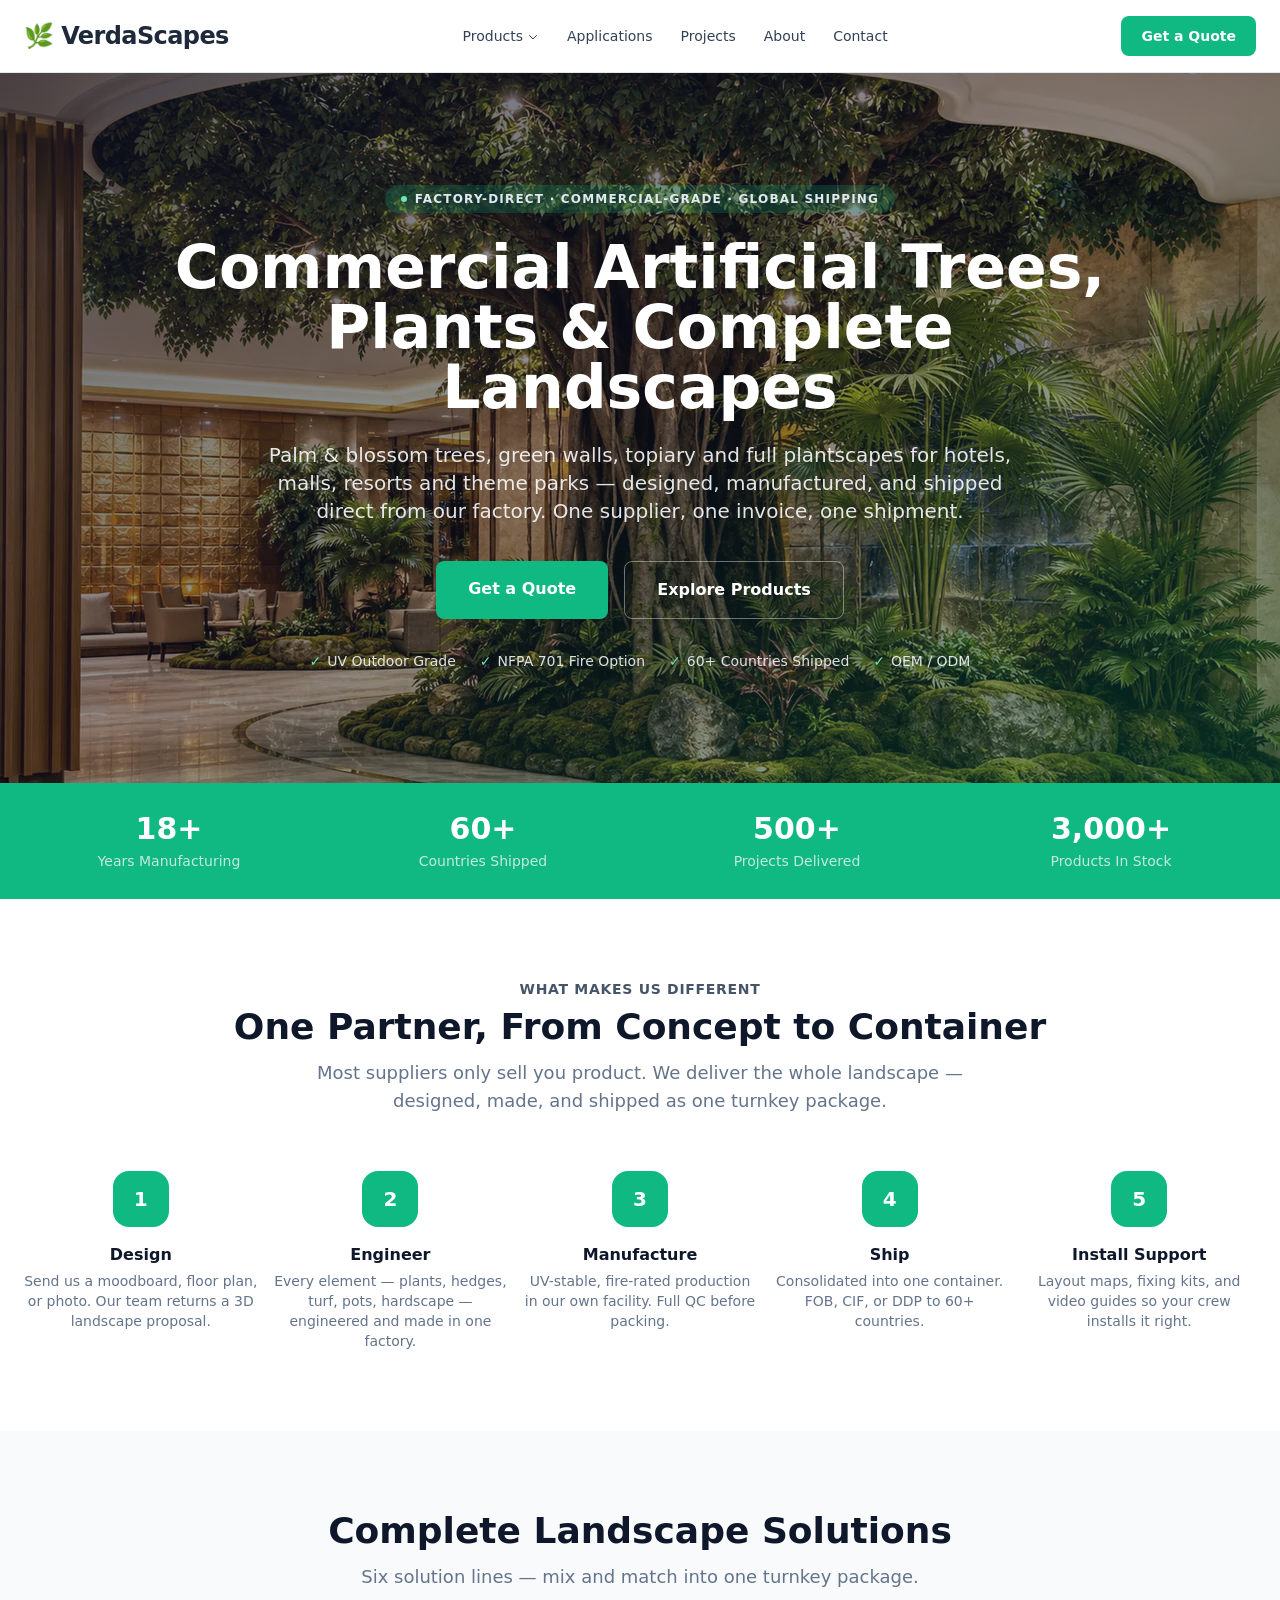
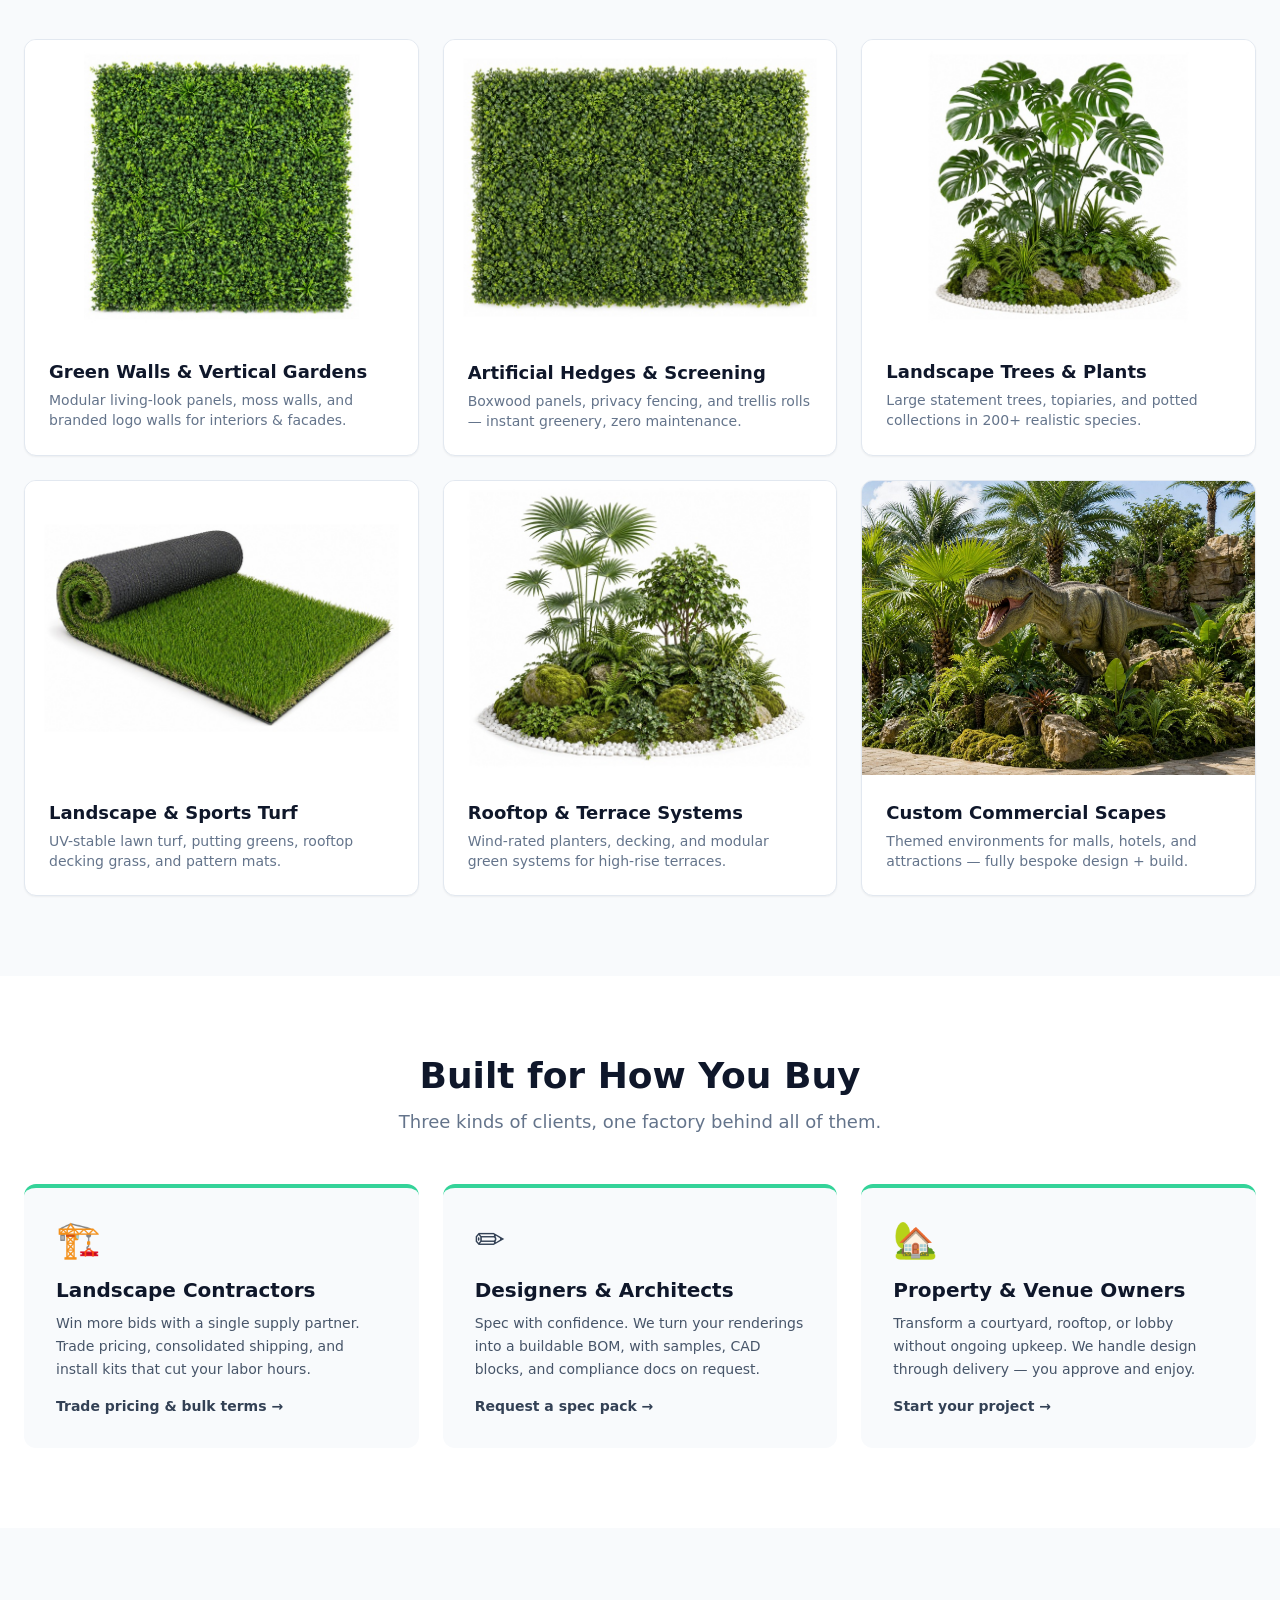
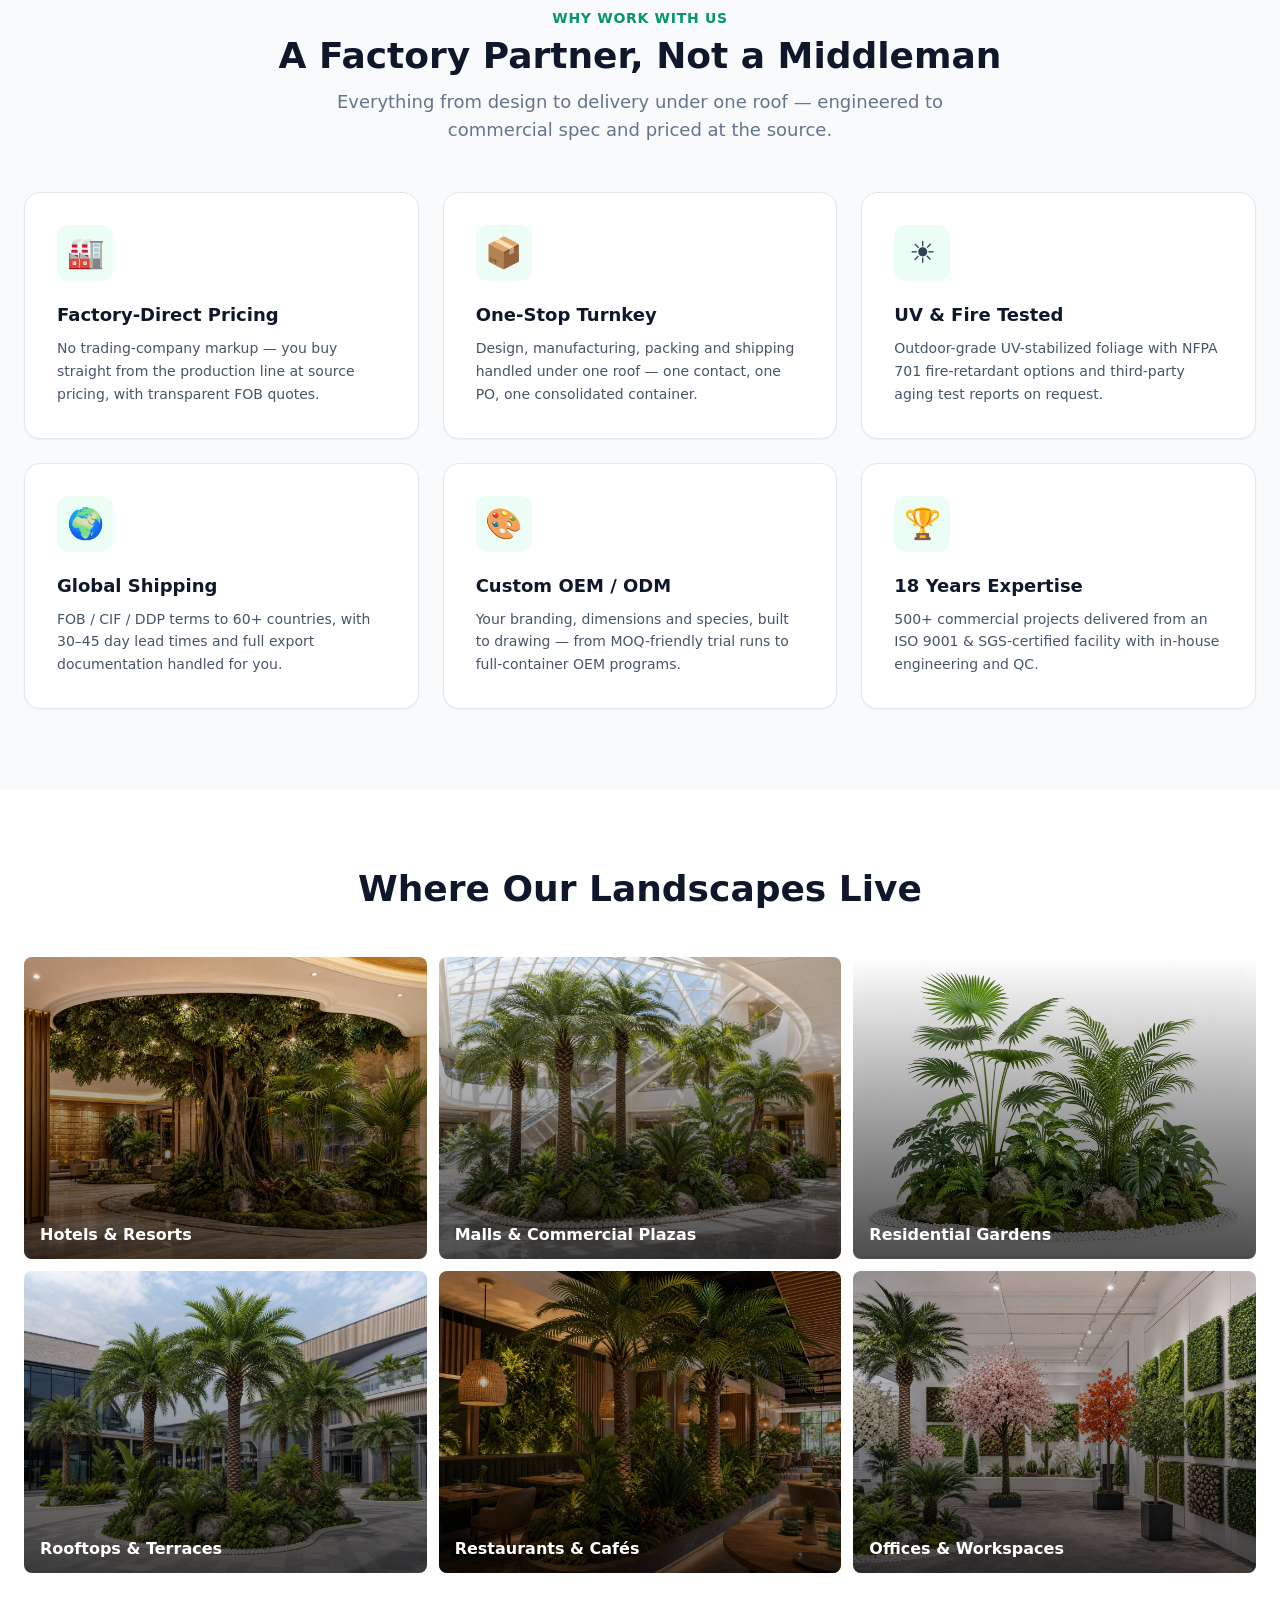
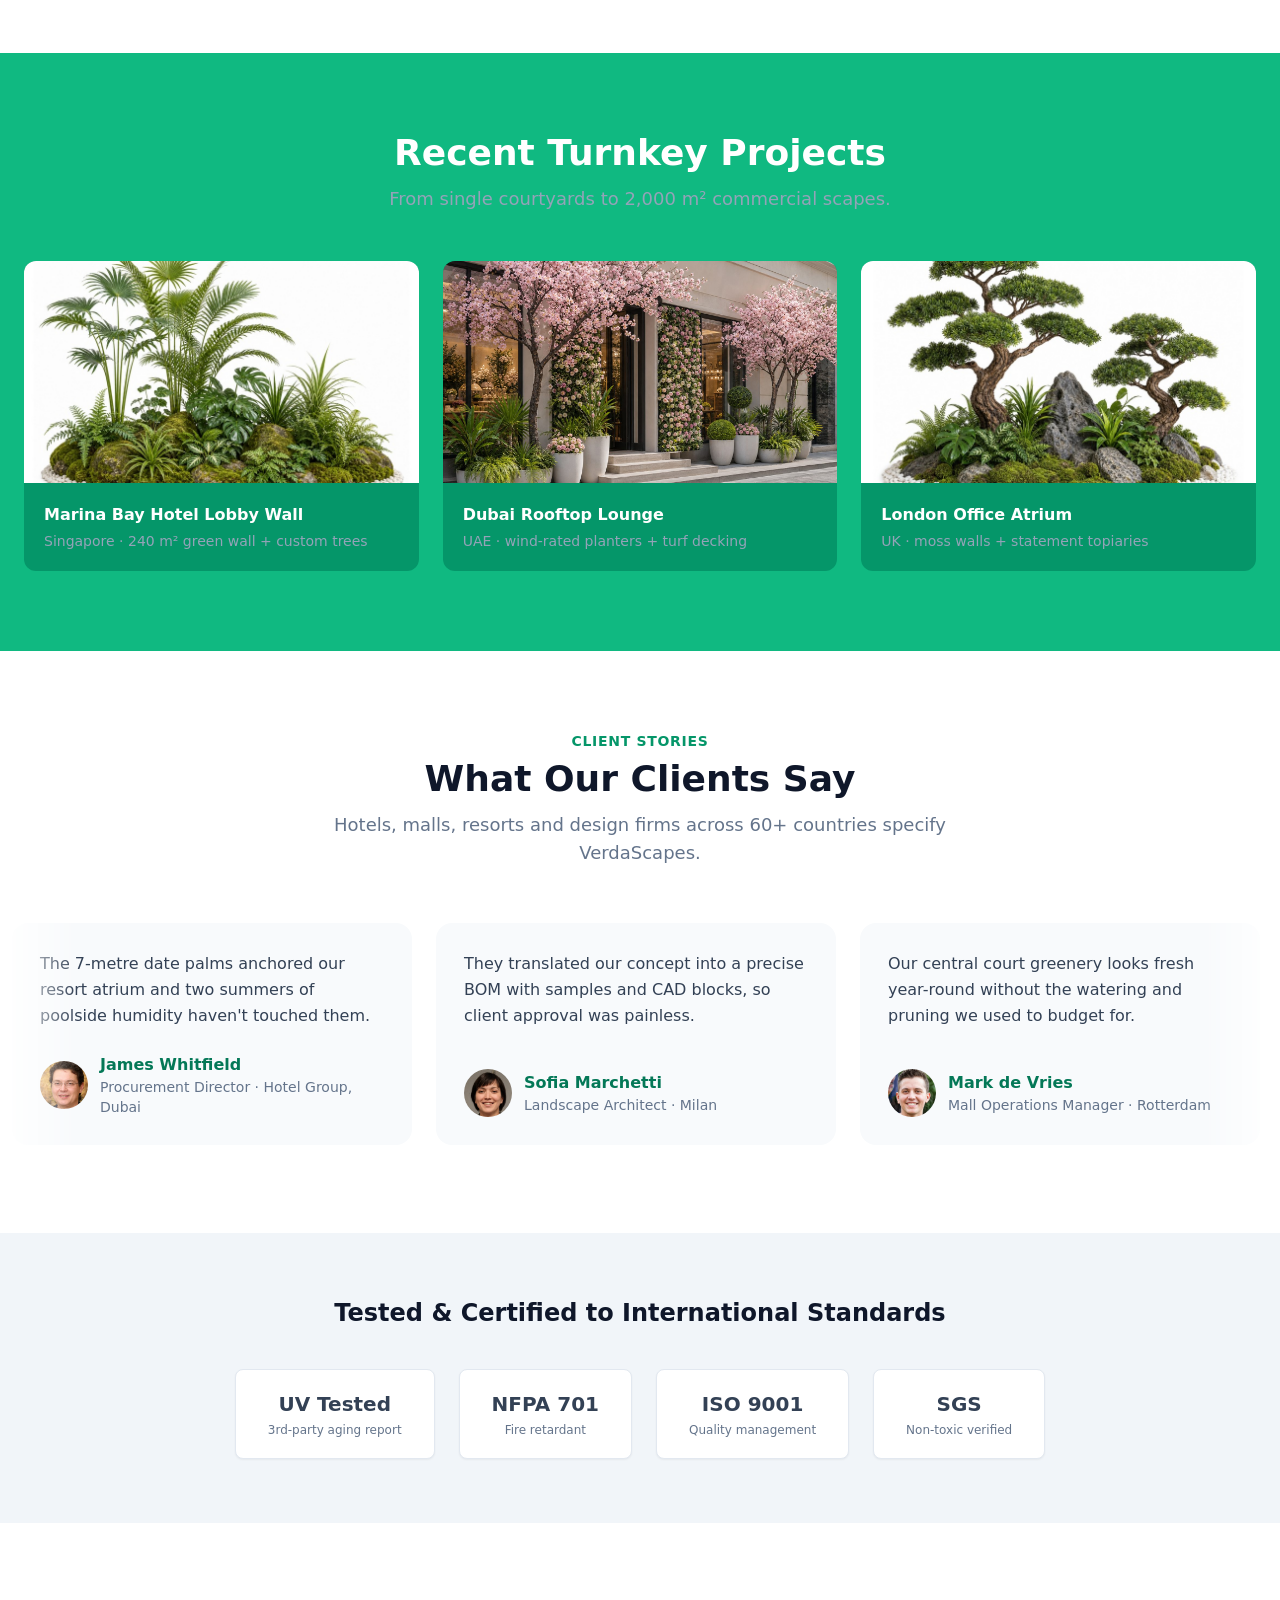
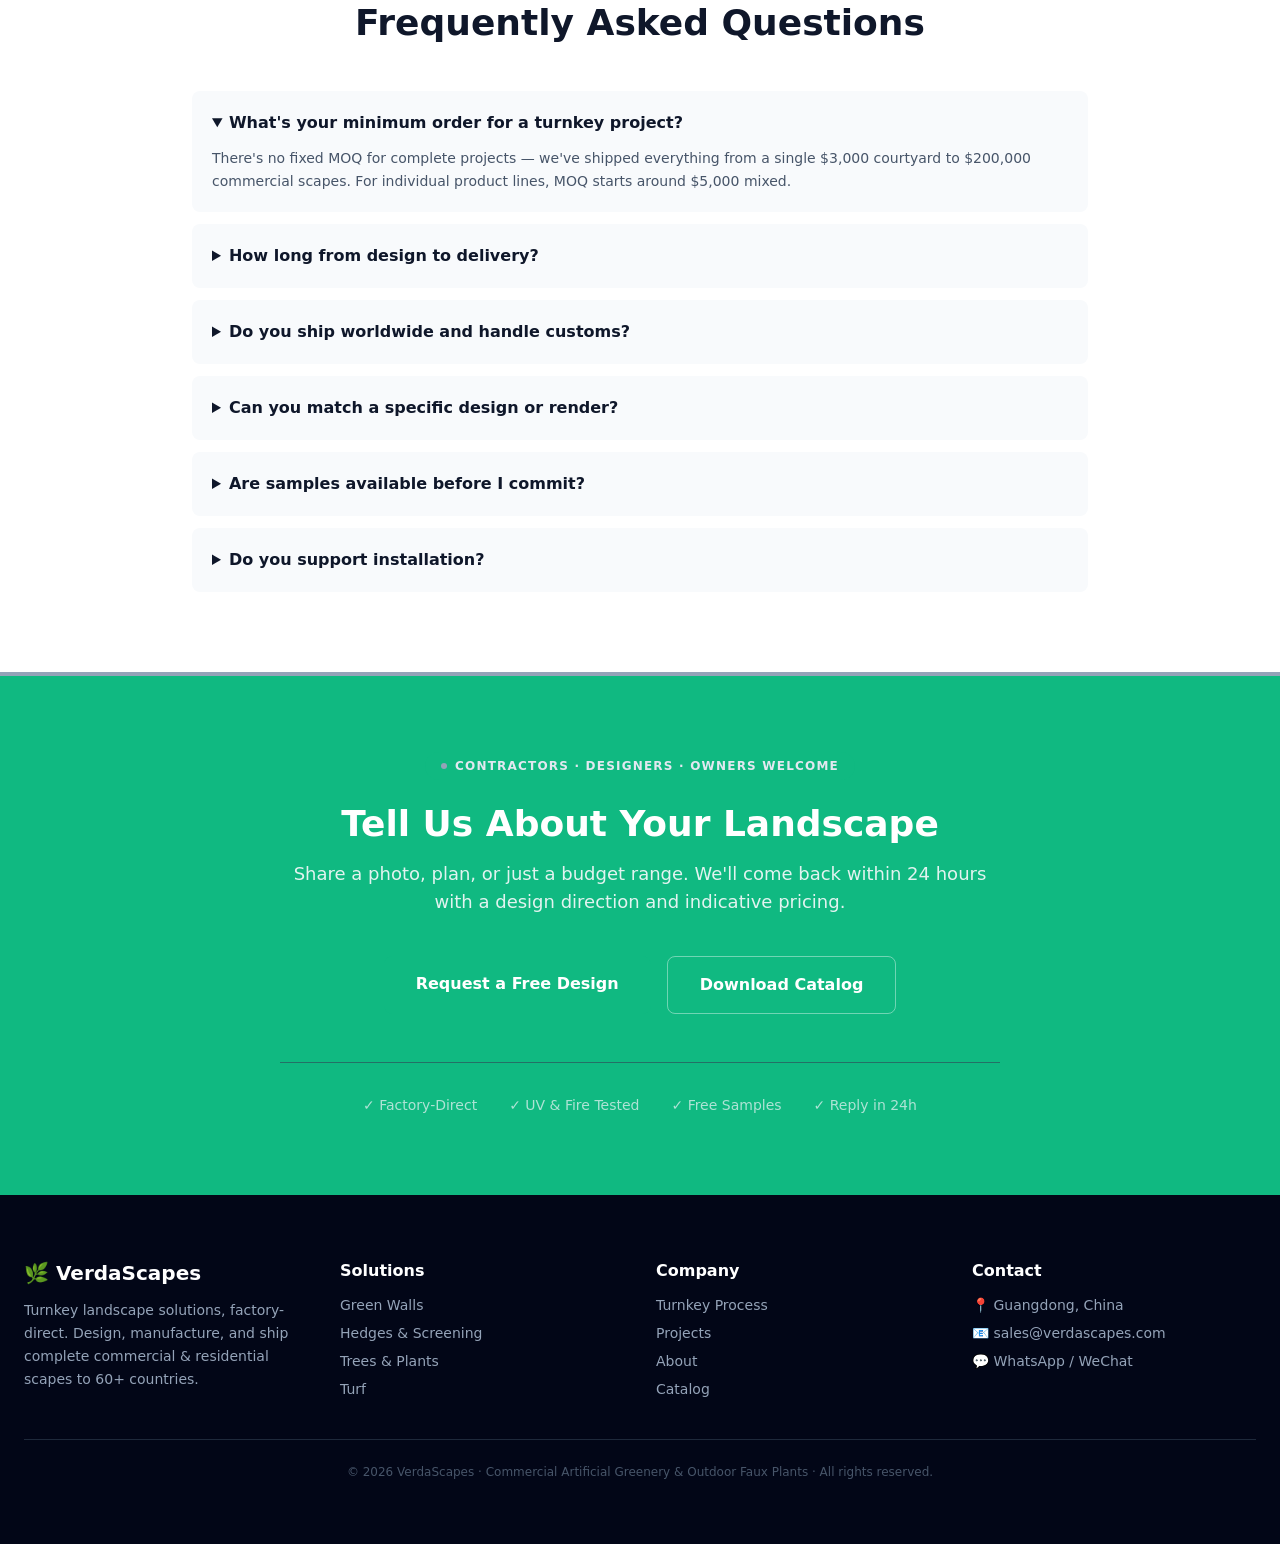
==== commit 08419dd8: "Contact: add grandcoatings-style [DIRECT PROJECT SUPPORT testimonial carousel (CEO + client feedback" ====
--- a/index.html
+++ b/index.html
@@ -6,7 +6,7 @@
 <title>VerdaScapes | Commercial Artificial Greenery & Outdoor Faux Plants</title>
 <meta name="description" content="Commercial-grade faux greenery, artificial green walls, and custom landscape elements for outdoor projects. Factory-direct, UV-stable, fire-rated. Shipped to 60+ countries.">
 <link rel="canonical" href="https://verdascapes.com/">
-<link rel="stylesheet" href="./tailwind.css?v=202605301543">
+<link rel="stylesheet" href="./tailwind.css?v=202605301559">
 <style>
   .ct::-webkit-scrollbar{display:none}
   html{scroll-behavior:smooth}
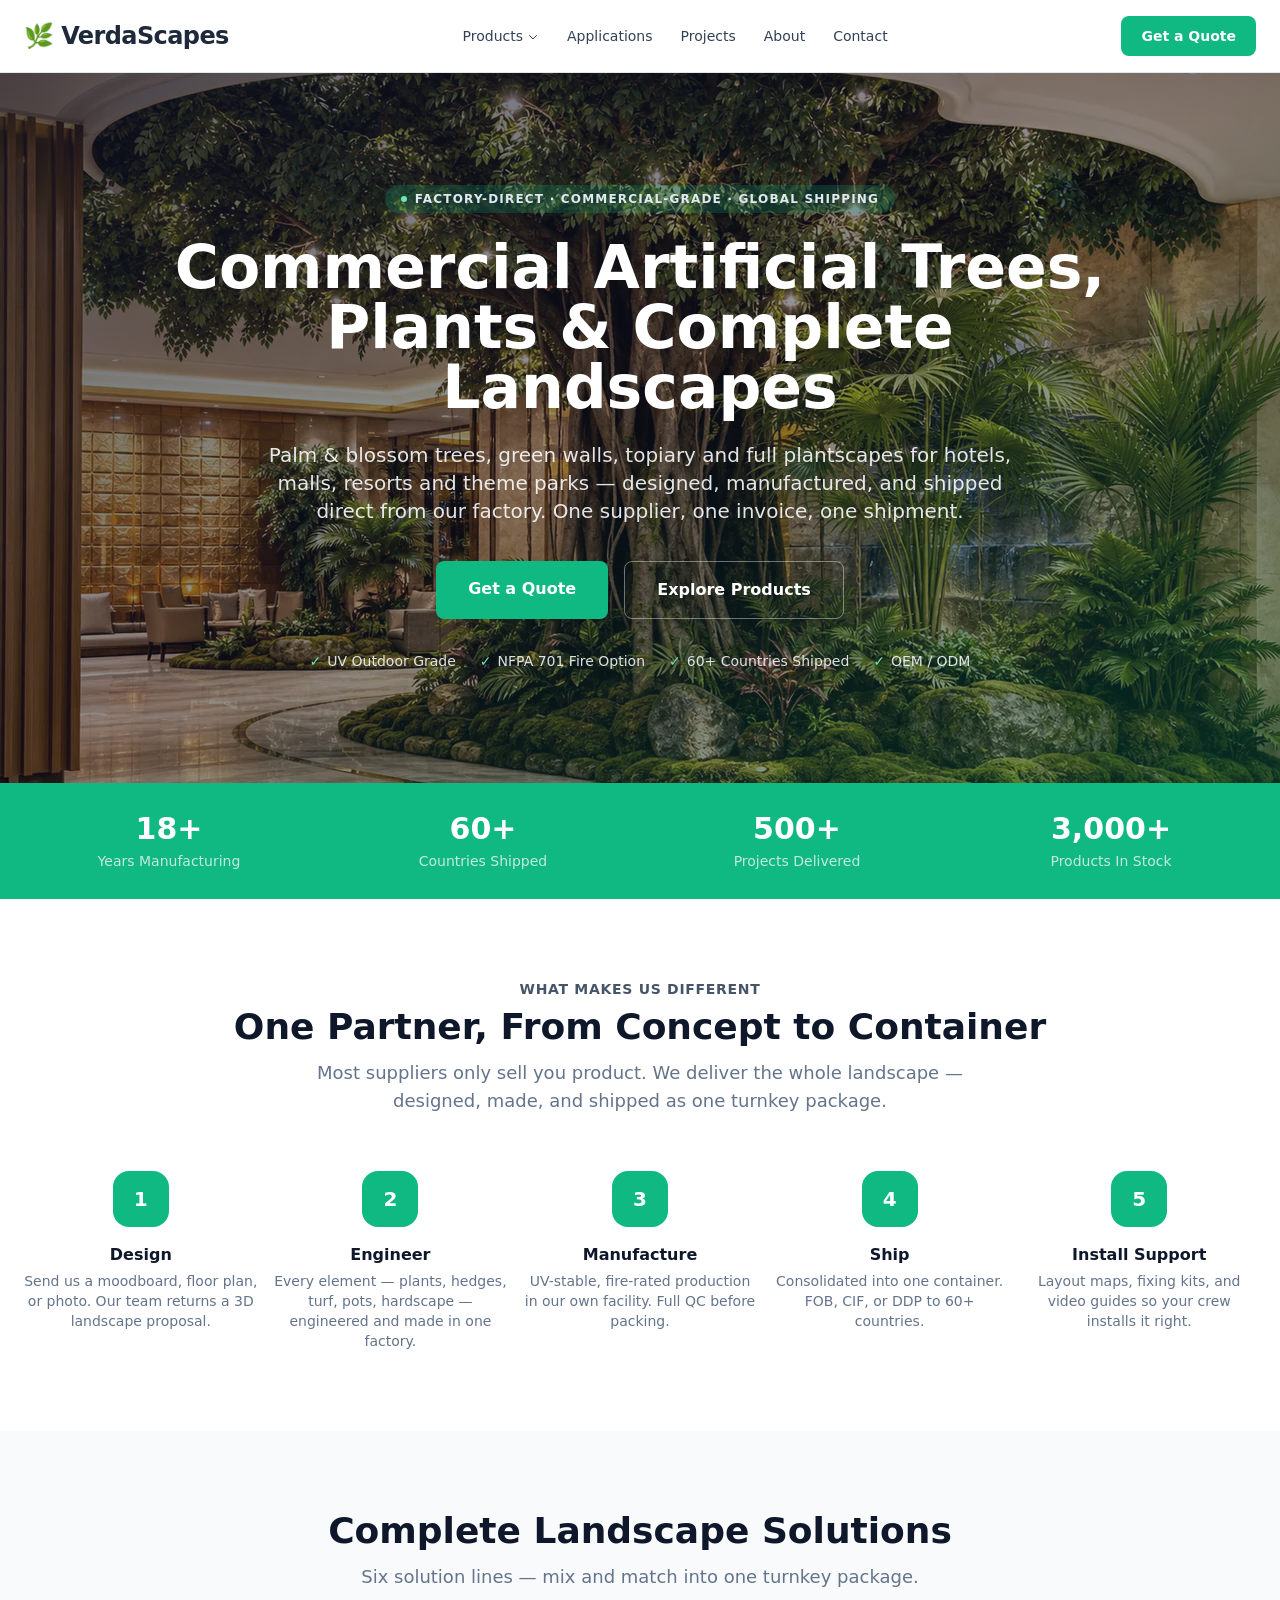
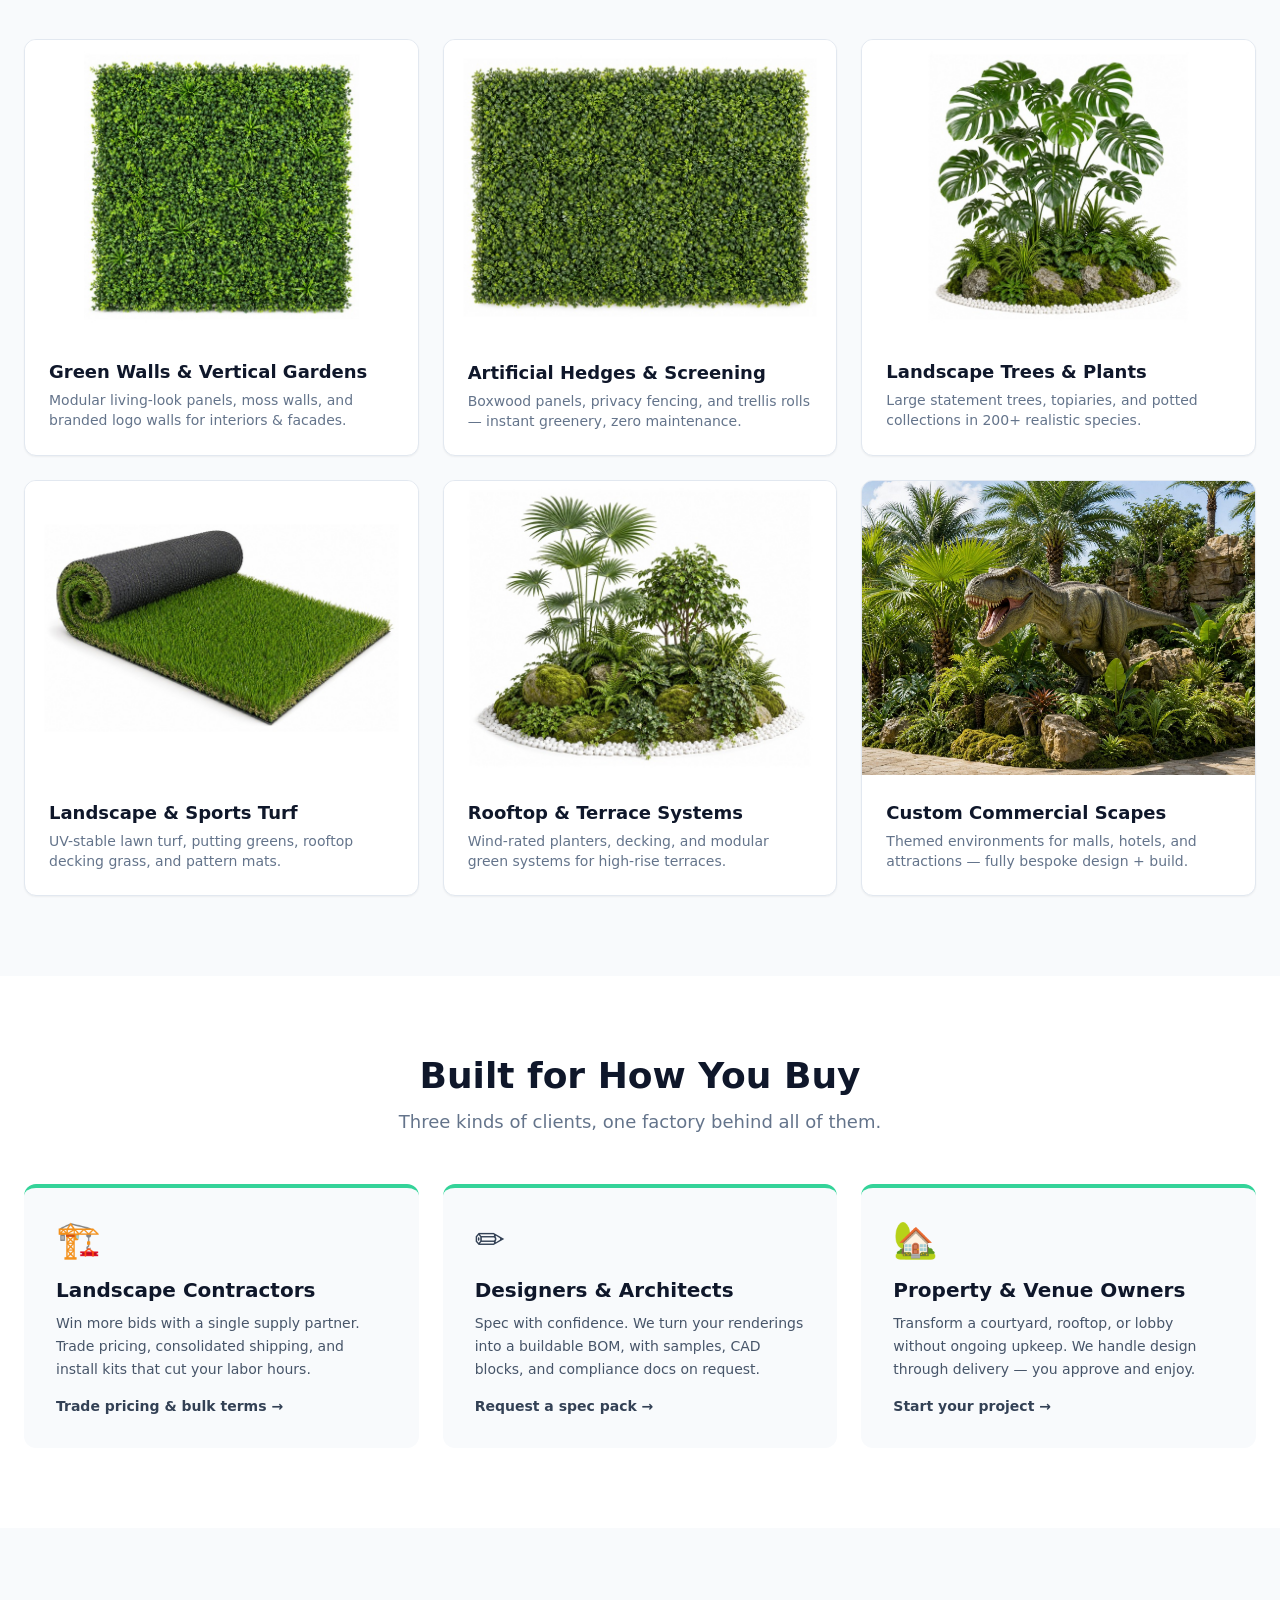
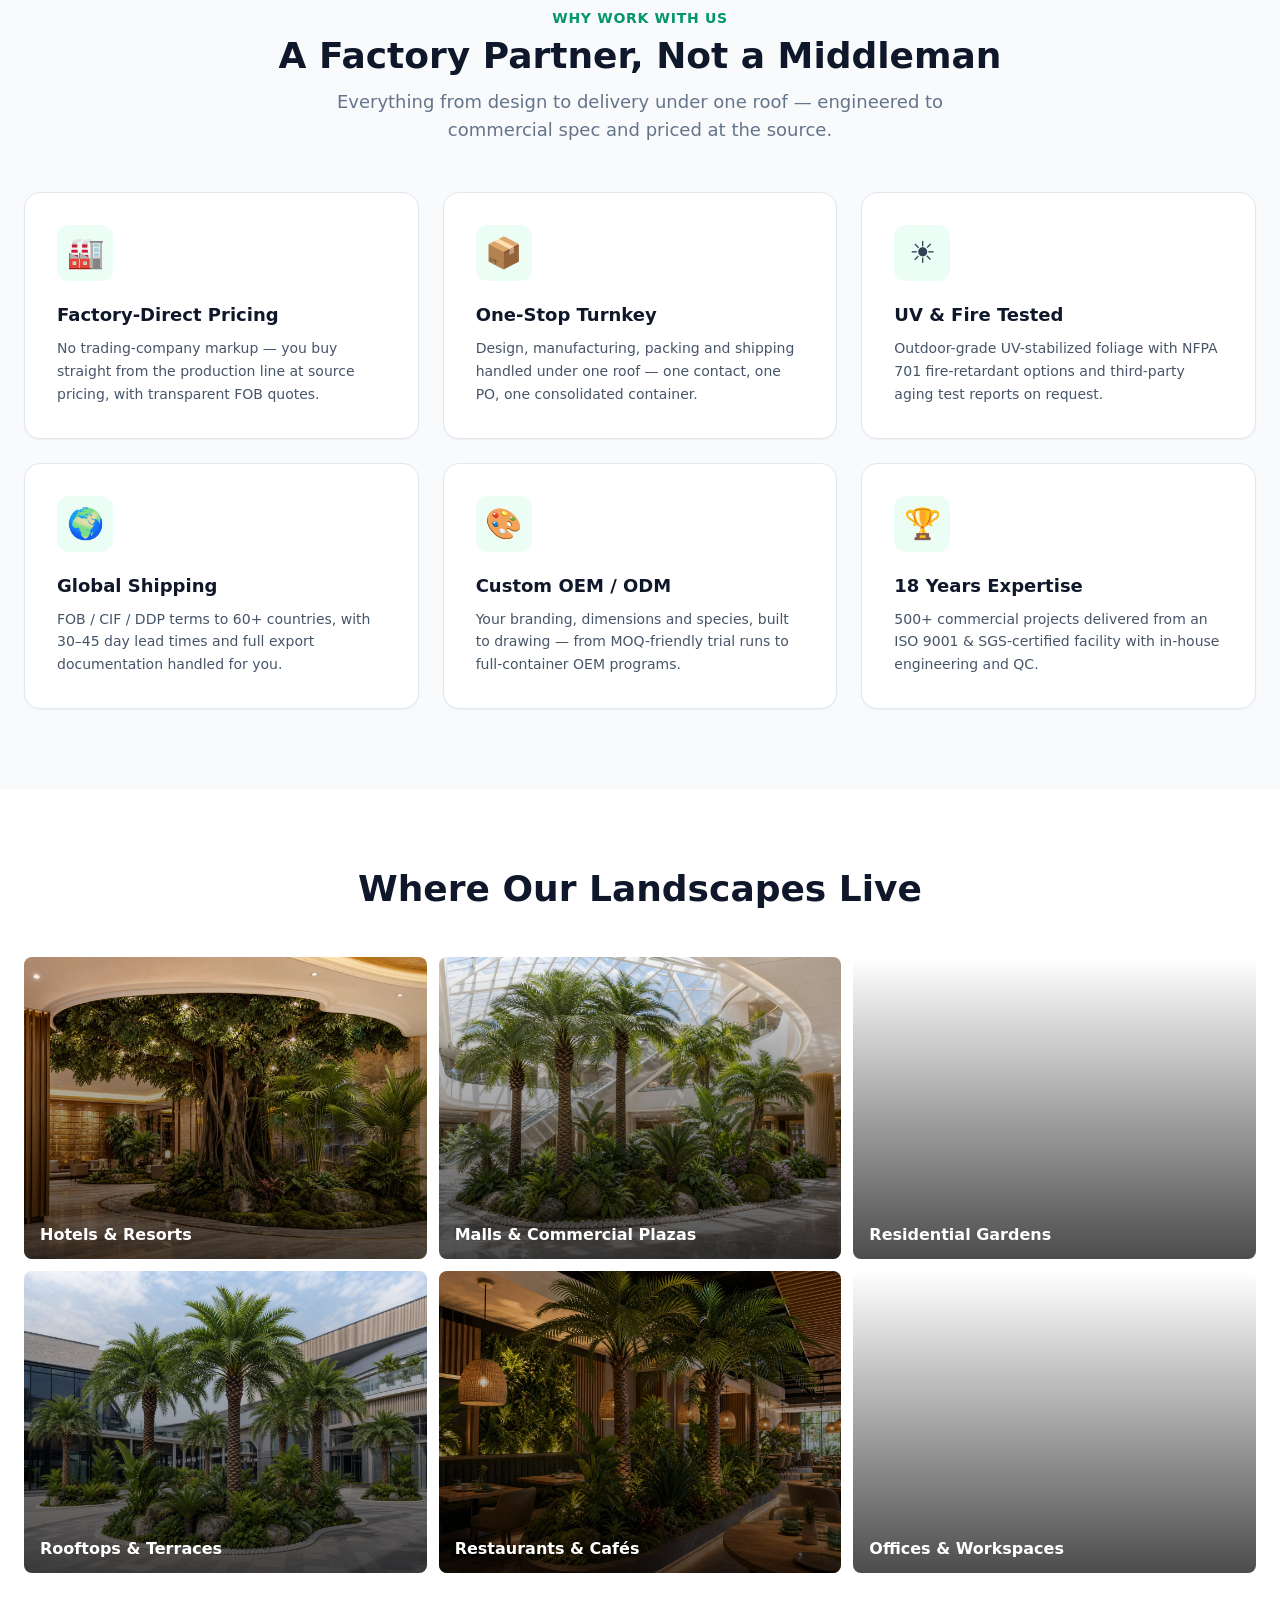
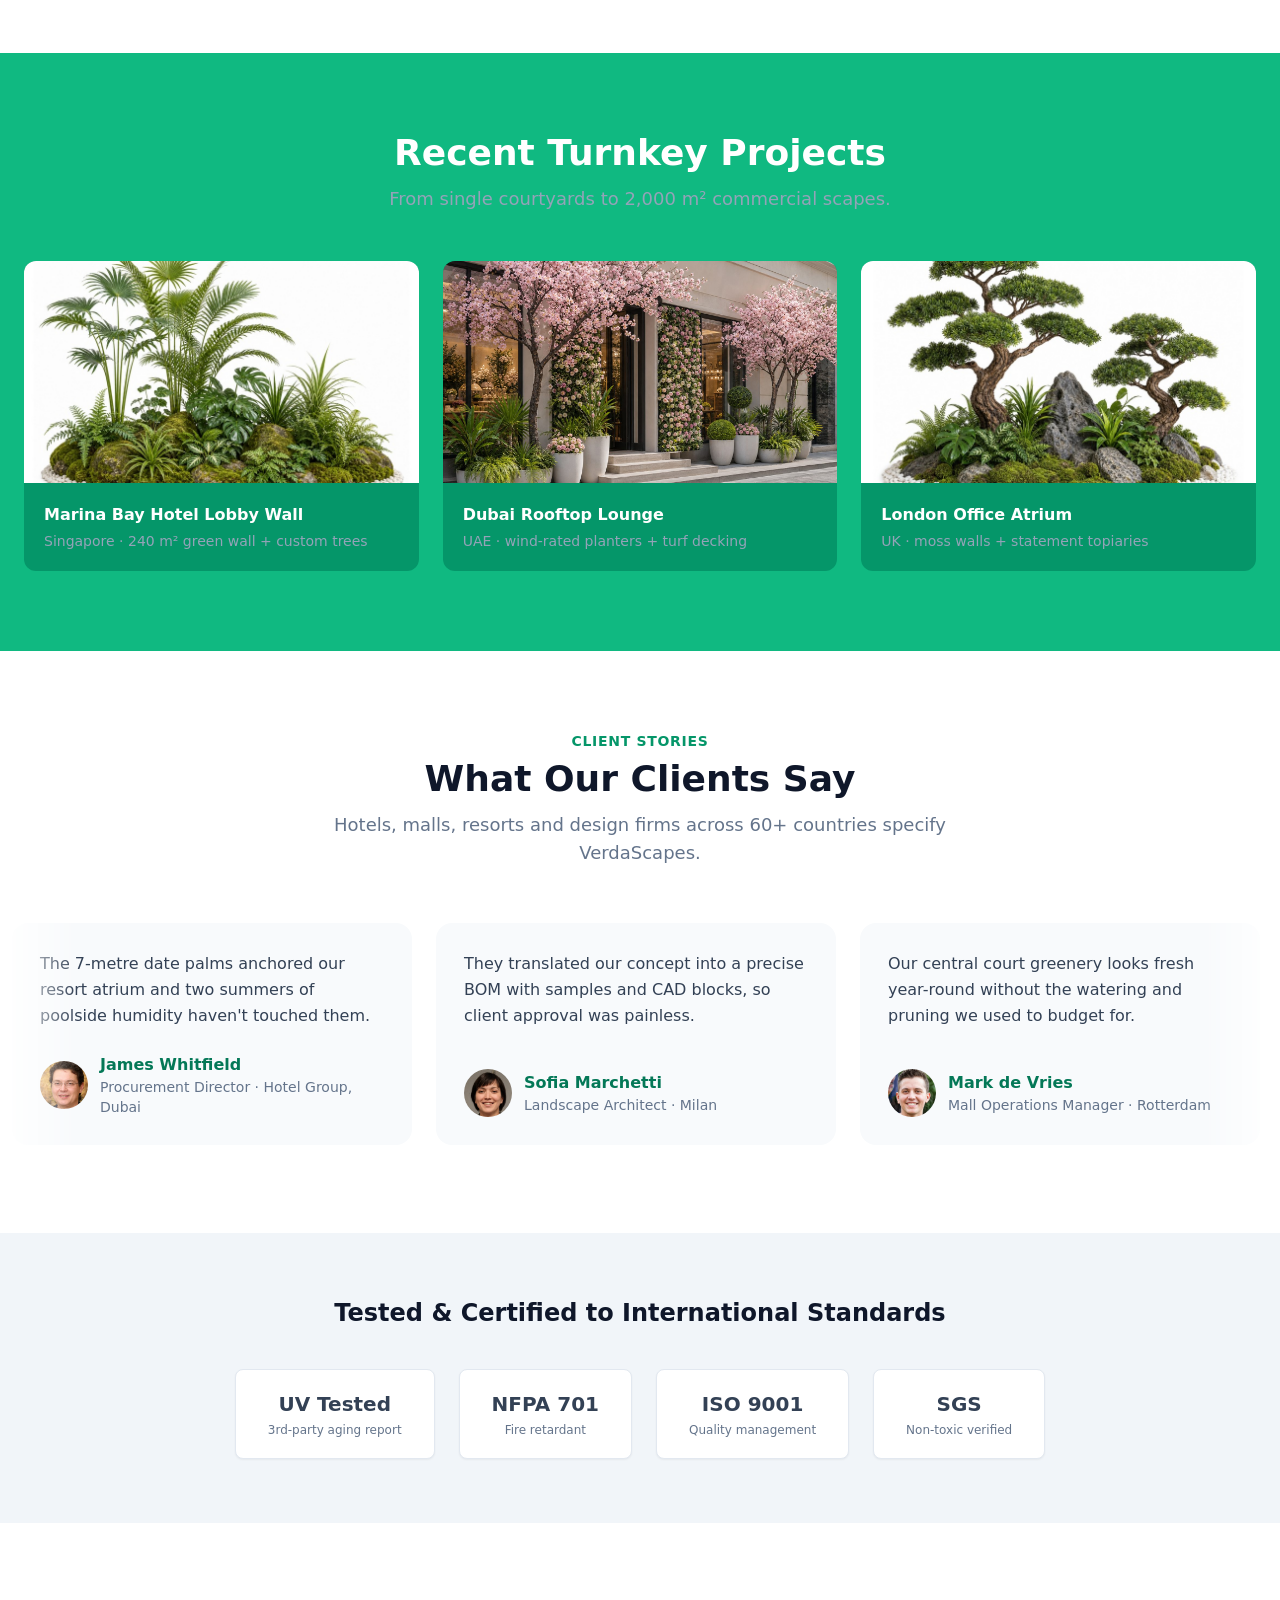
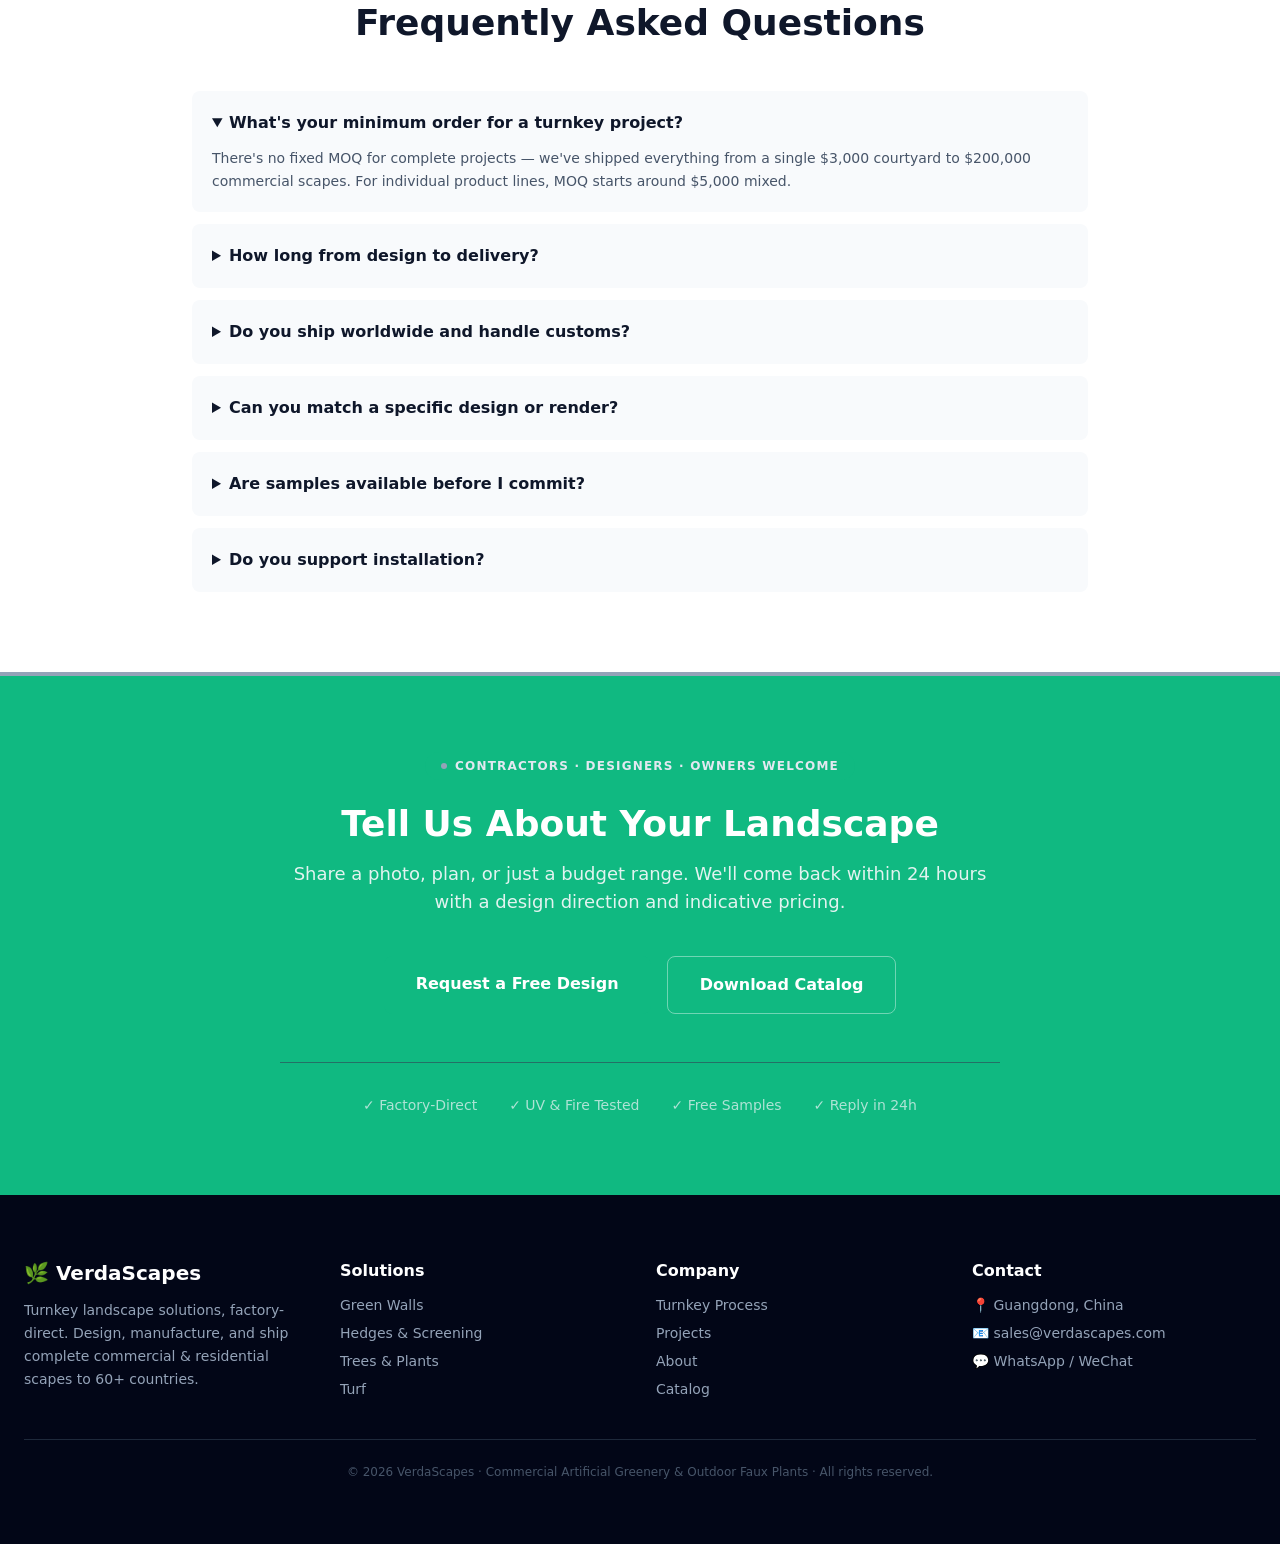
==== commit 5617abd5: "Contact: keep Why Work With Us next to form (彩老板: Contact Info + Why Us + Request Quote = most compl" ====
--- a/index.html
+++ b/index.html
@@ -6,7 +6,7 @@
 <title>VerdaScapes | Commercial Artificial Greenery & Outdoor Faux Plants</title>
 <meta name="description" content="Commercial-grade faux greenery, artificial green walls, and custom landscape elements for outdoor projects. Factory-direct, UV-stable, fire-rated. Shipped to 60+ countries.">
 <link rel="canonical" href="https://verdascapes.com/">
-<link rel="stylesheet" href="./tailwind.css?v=202605301559">
+<link rel="stylesheet" href="./tailwind.css?v=202605301605">
 <style>
   .ct::-webkit-scrollbar{display:none}
   html{scroll-behavior:smooth}
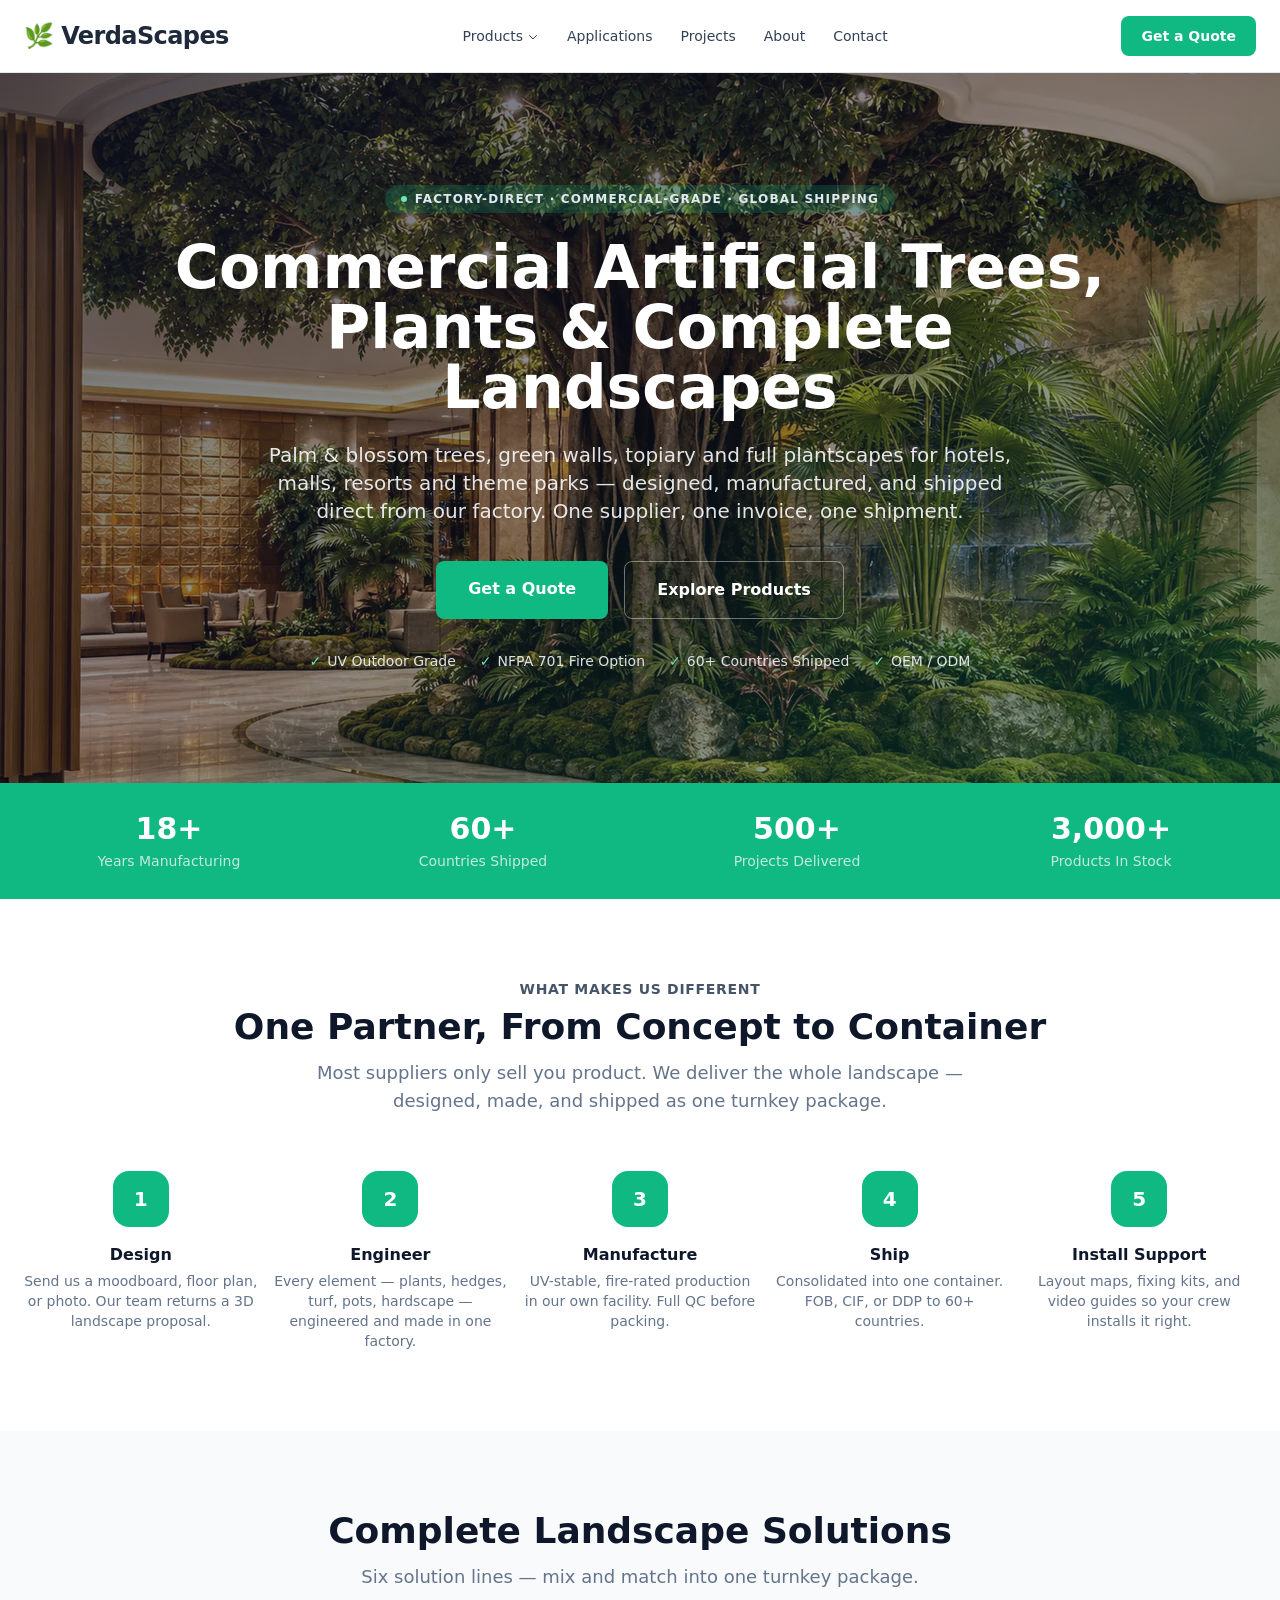
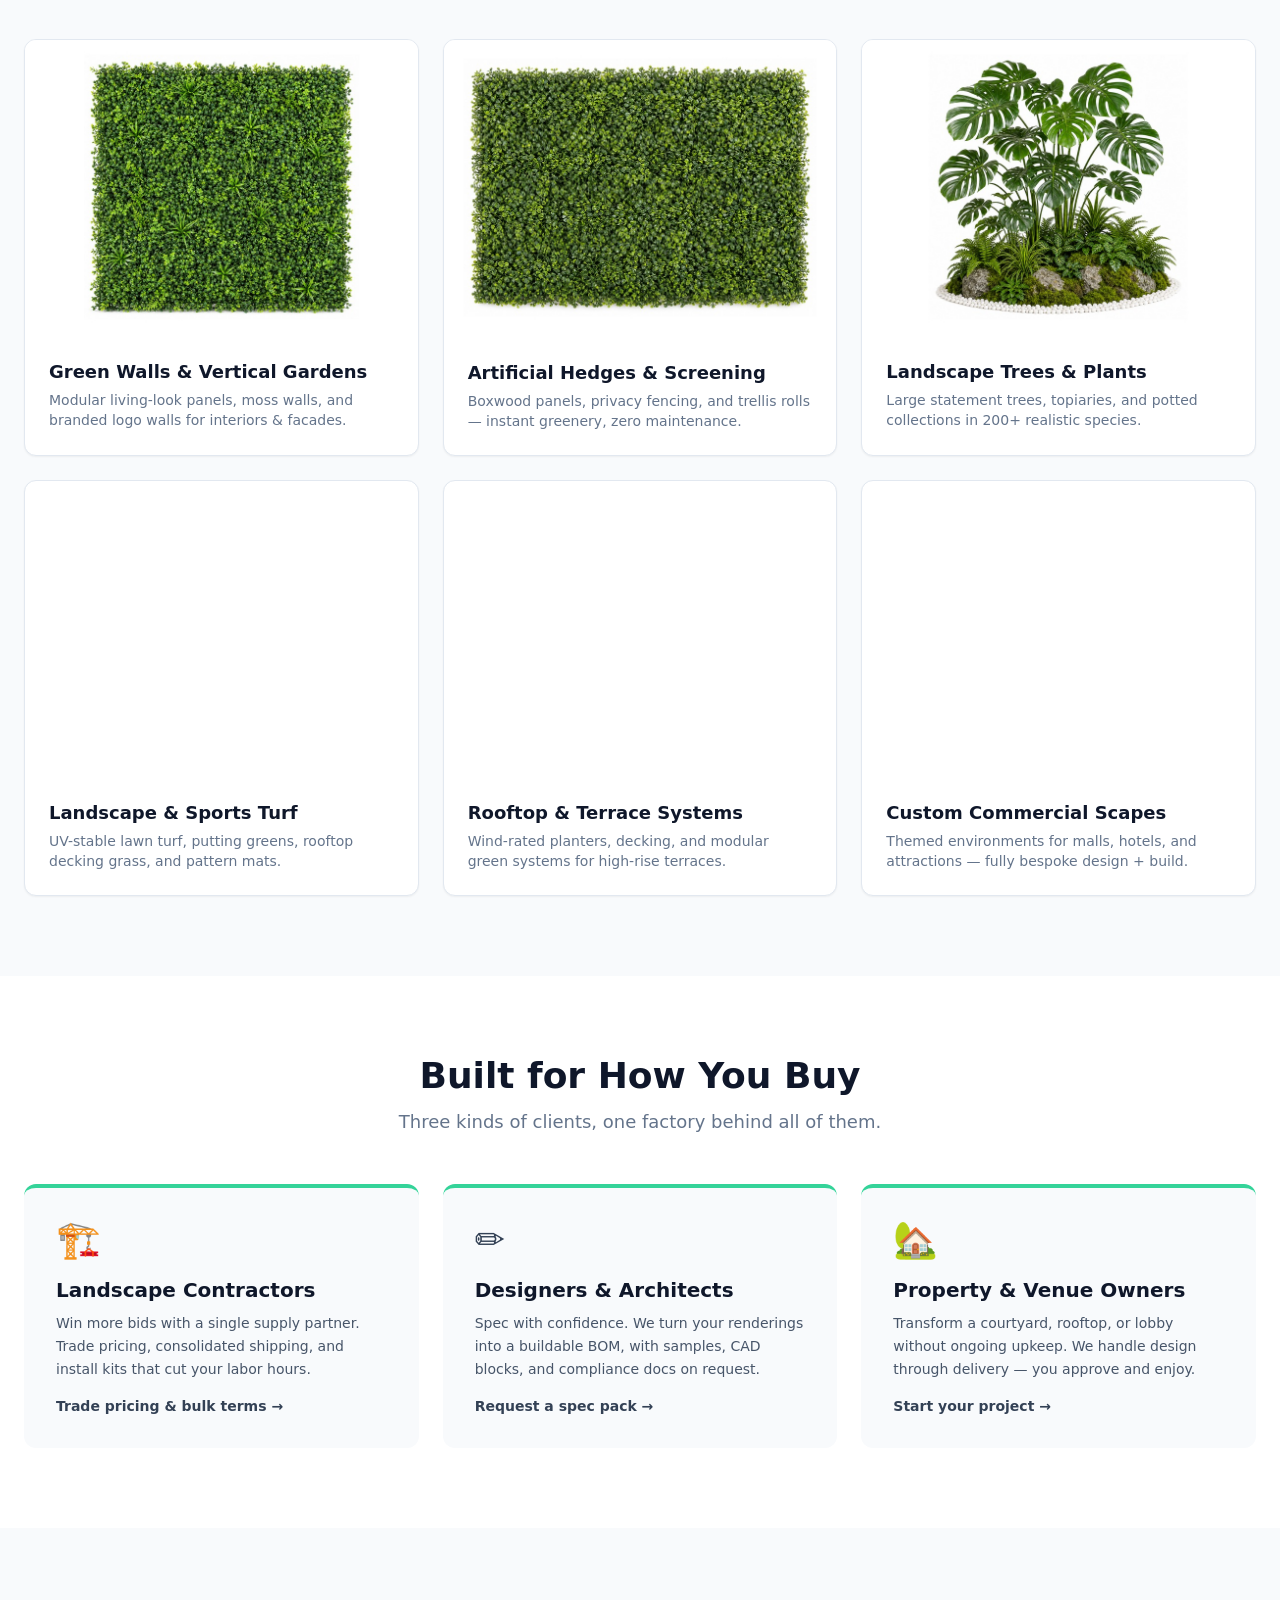
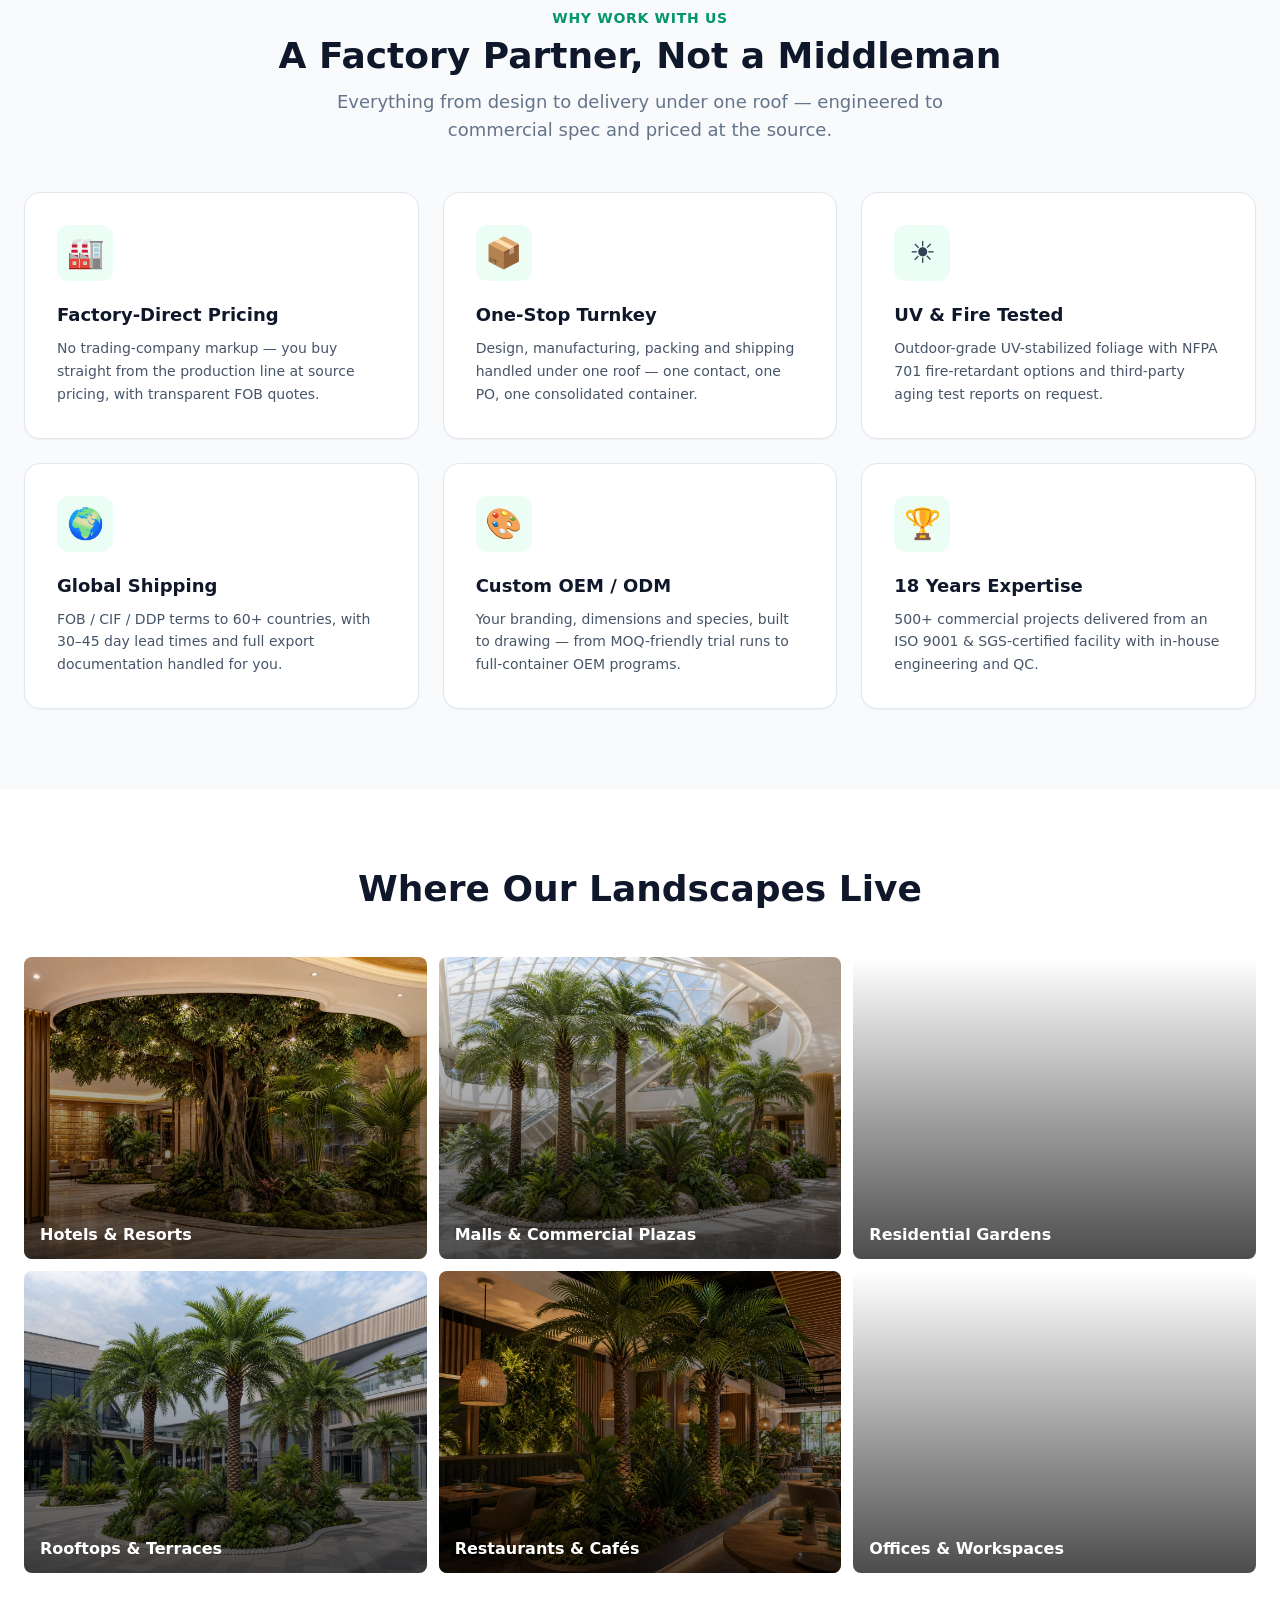
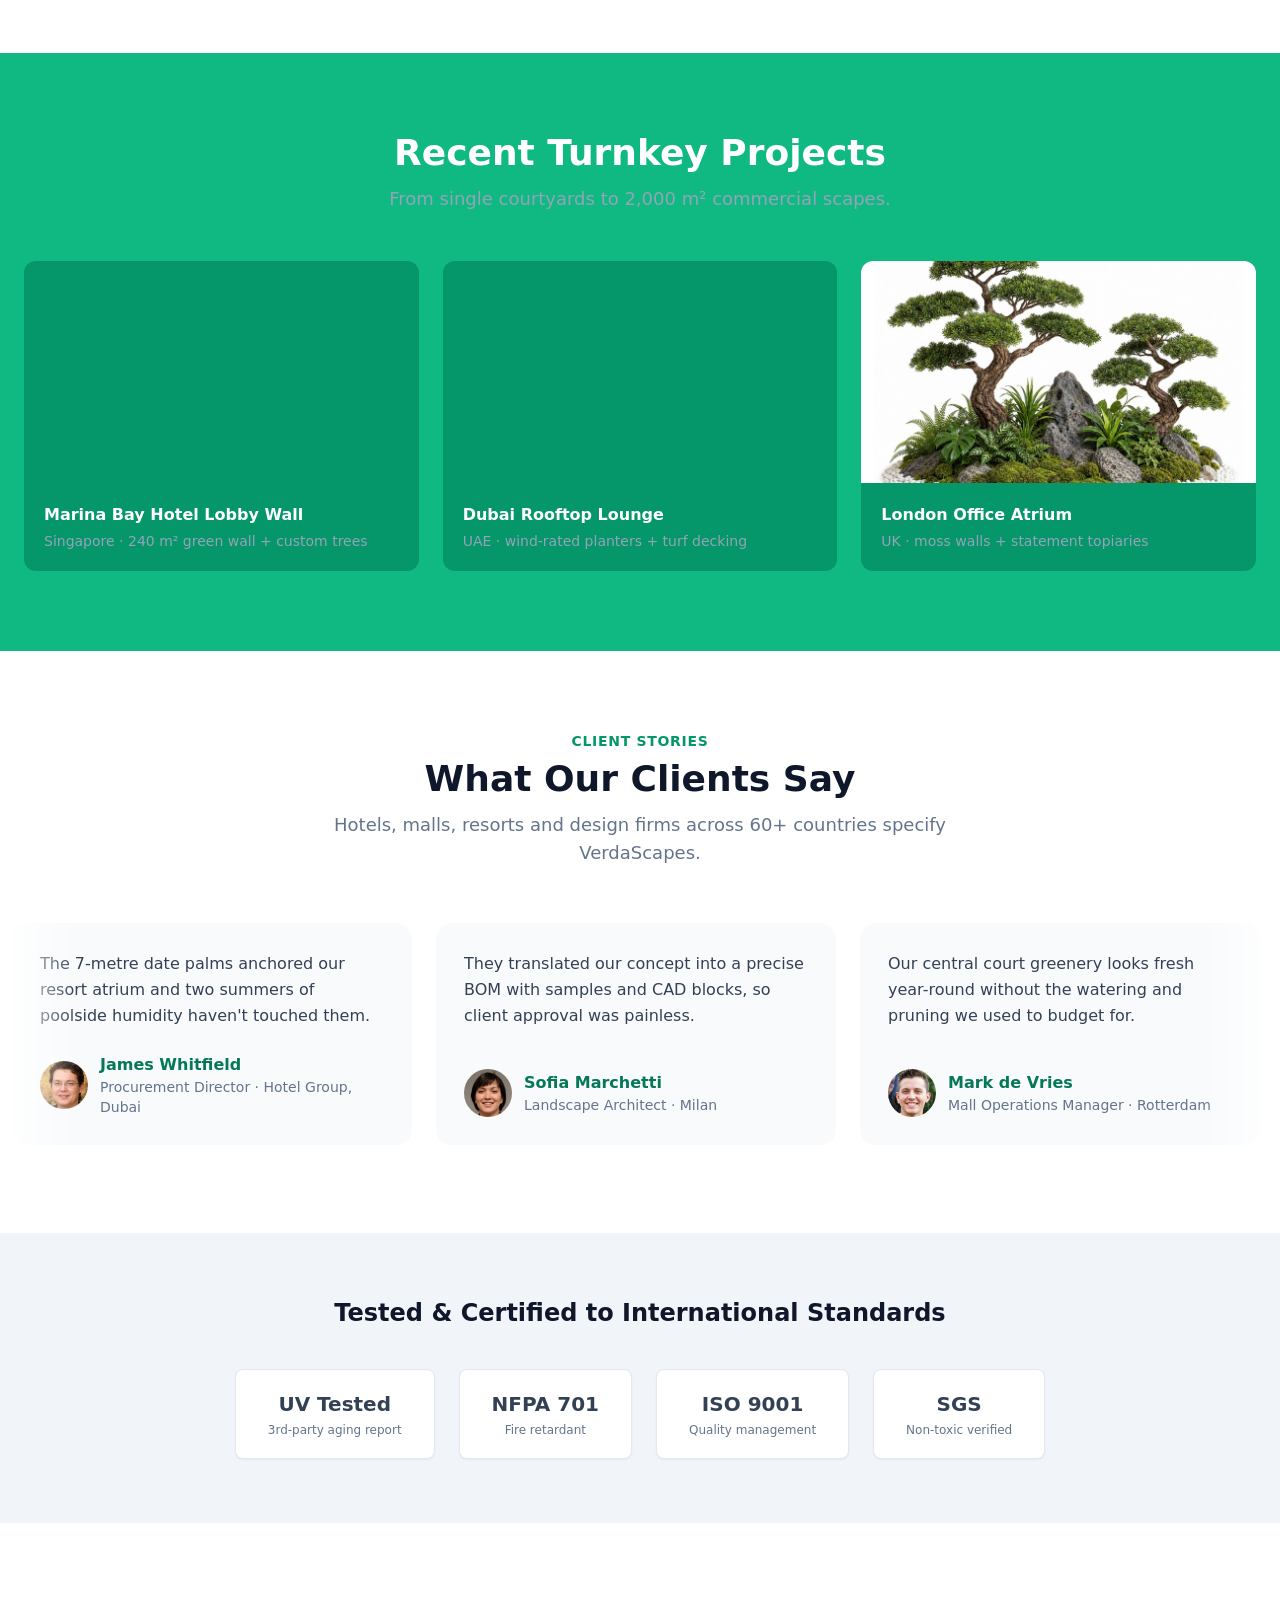
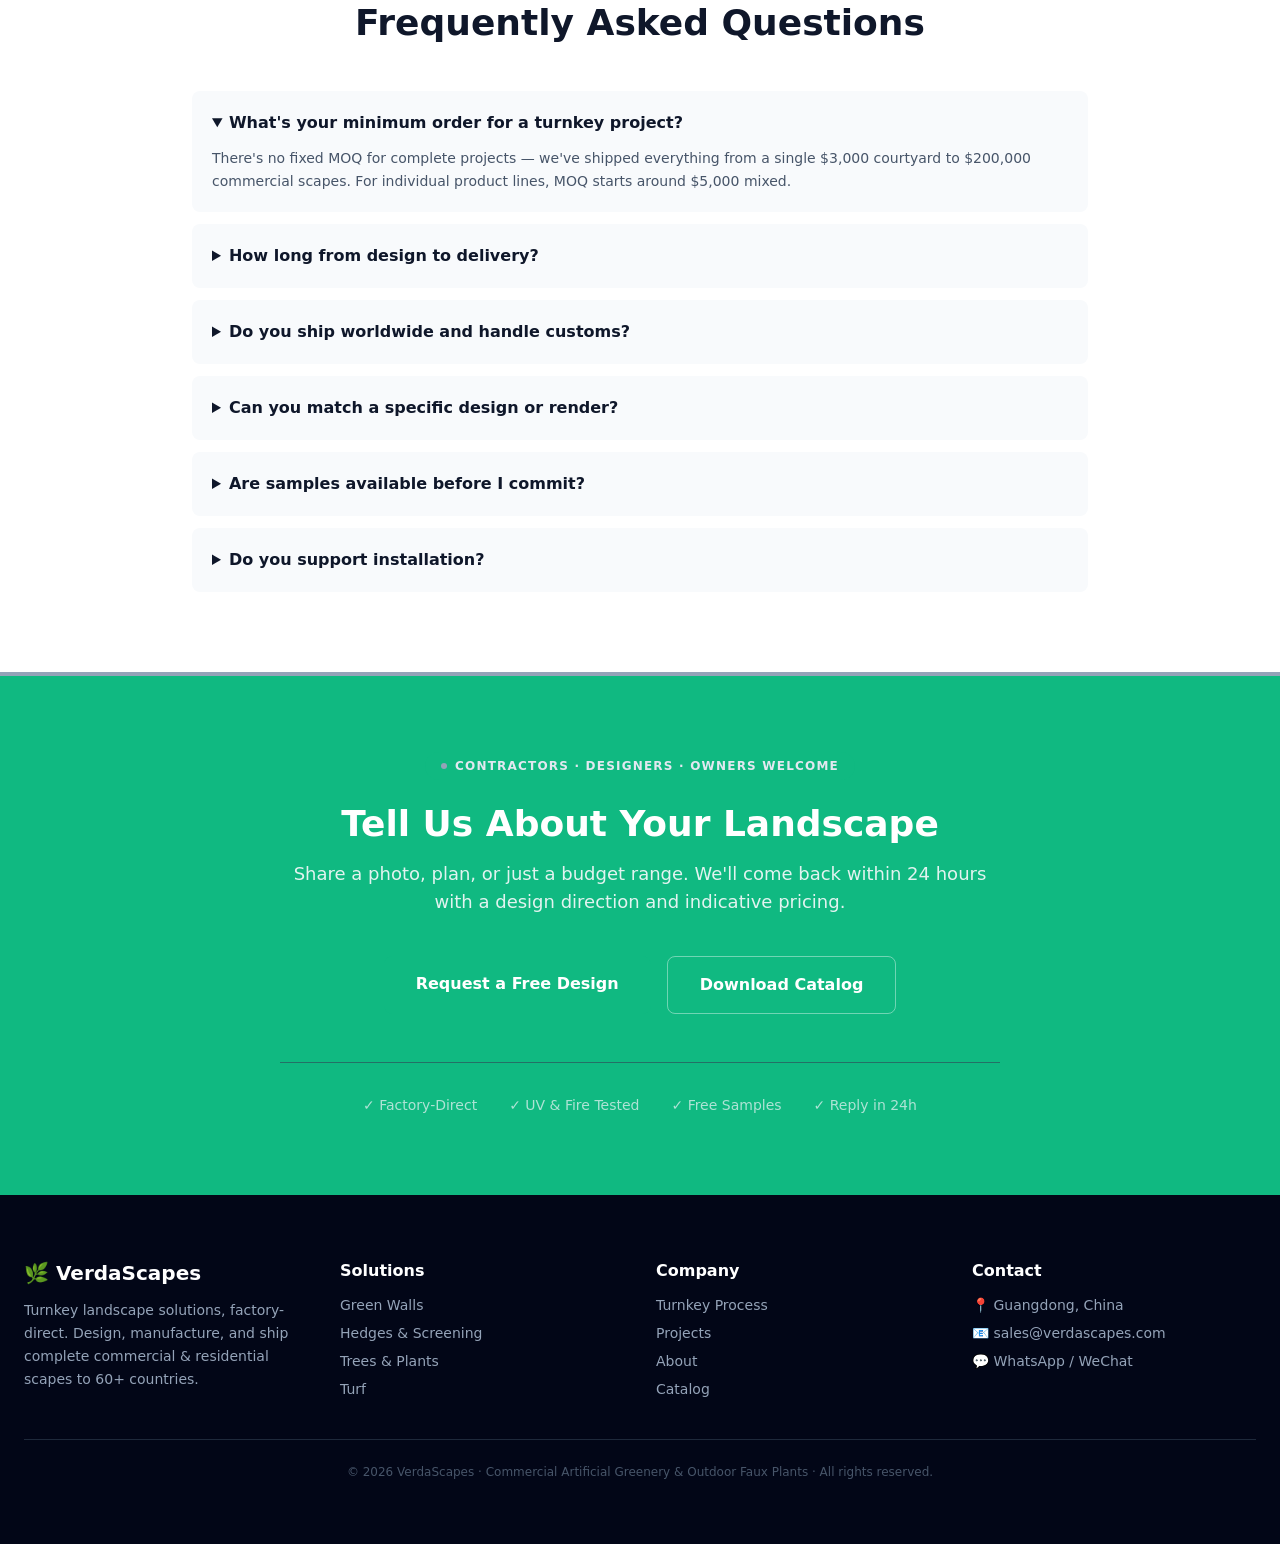
==== commit e41bd031: "Contact: Why Work With Us on top (above Contact Info) with new differentiated copy (commercial-grade" ====
--- a/index.html
+++ b/index.html
@@ -6,7 +6,7 @@
 <title>VerdaScapes | Commercial Artificial Greenery & Outdoor Faux Plants</title>
 <meta name="description" content="Commercial-grade faux greenery, artificial green walls, and custom landscape elements for outdoor projects. Factory-direct, UV-stable, fire-rated. Shipped to 60+ countries.">
 <link rel="canonical" href="https://verdascapes.com/">
-<link rel="stylesheet" href="./tailwind.css?v=202605301605">
+<link rel="stylesheet" href="./tailwind.css?v=202605301608">
 <style>
   .ct::-webkit-scrollbar{display:none}
   html{scroll-behavior:smooth}
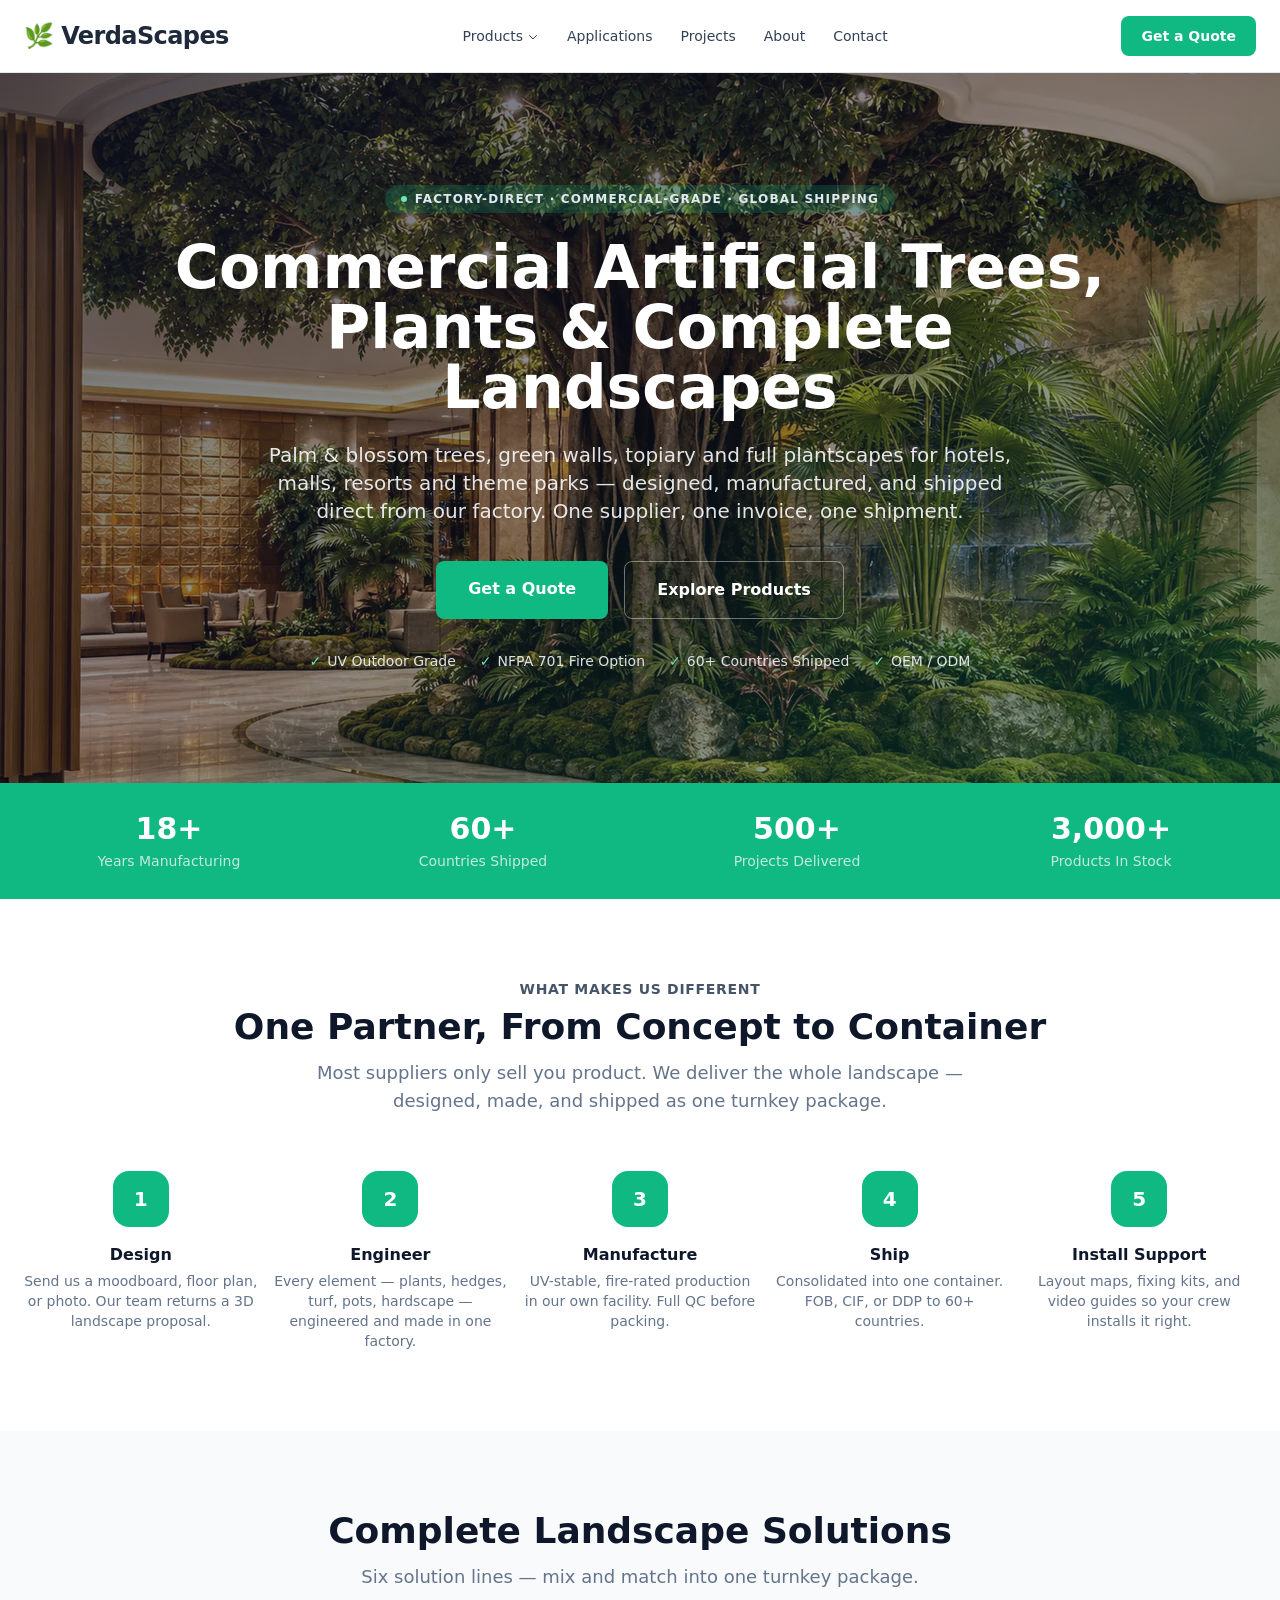
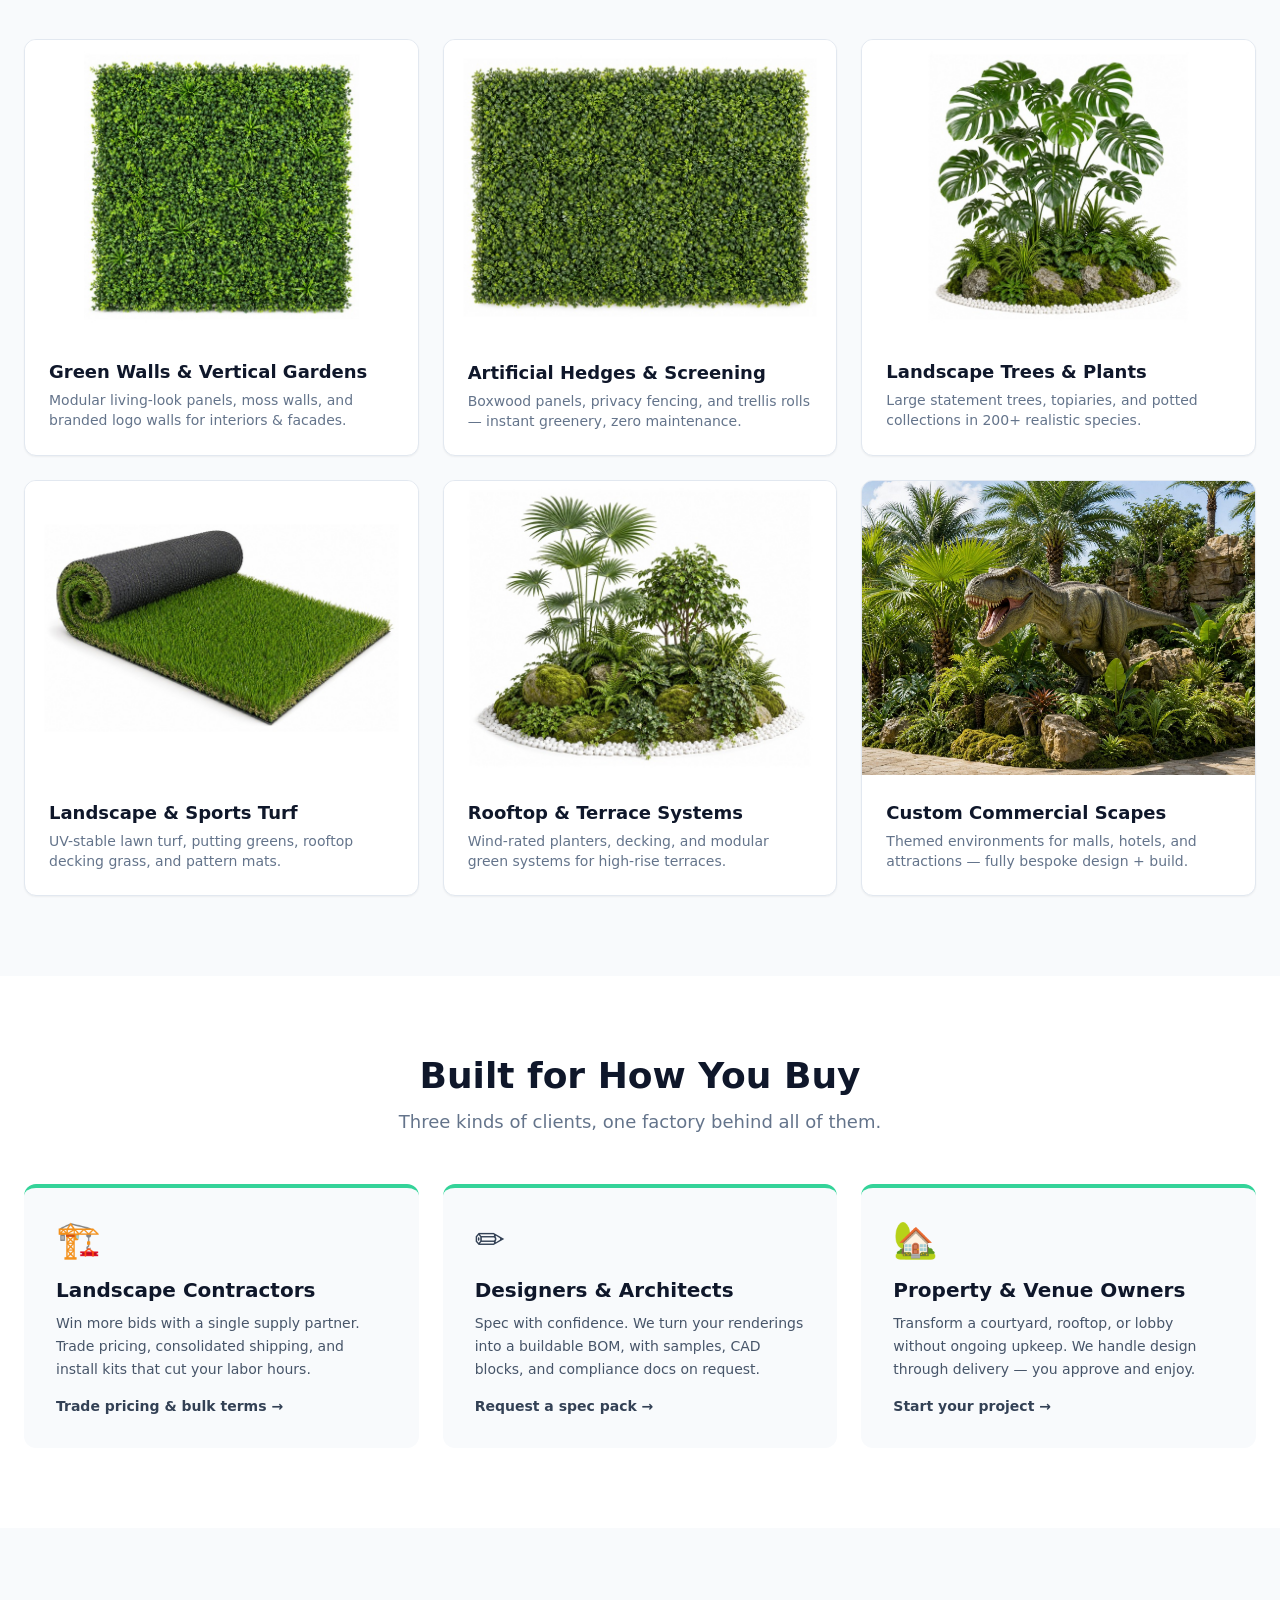
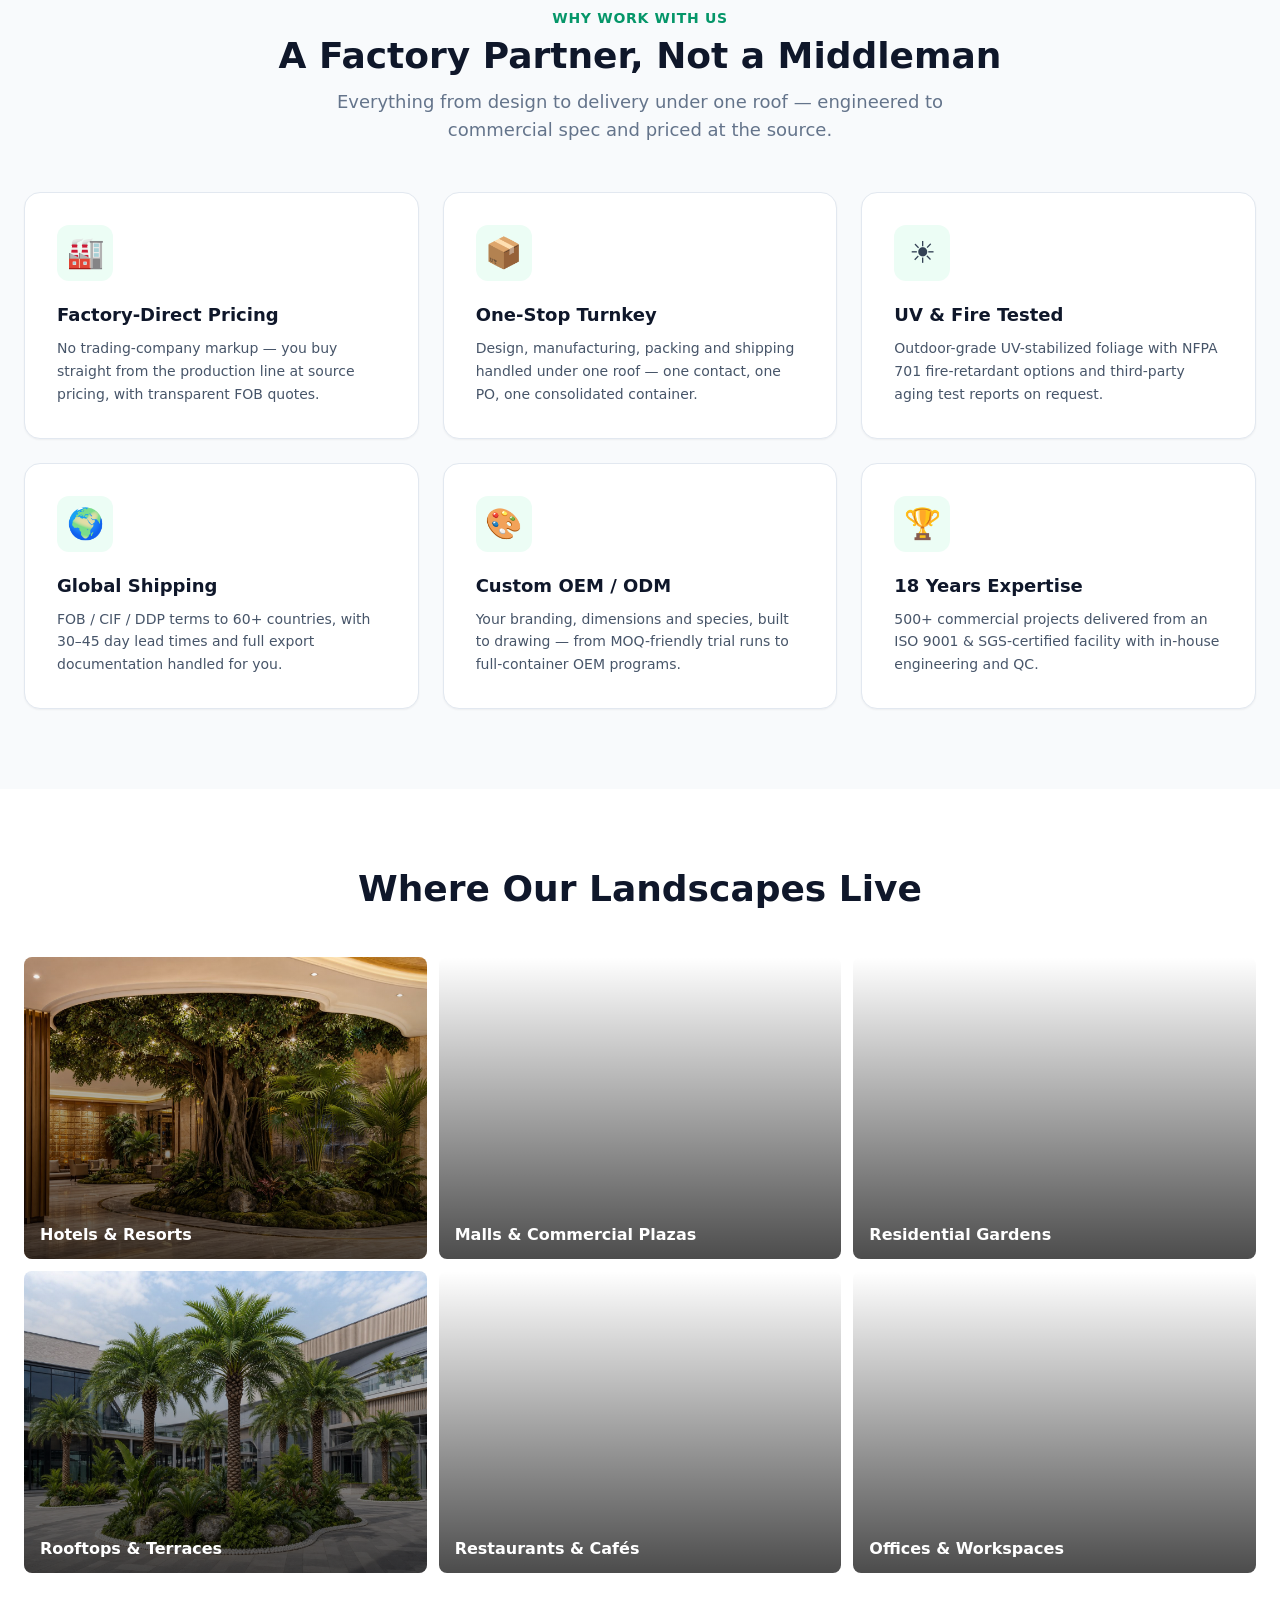
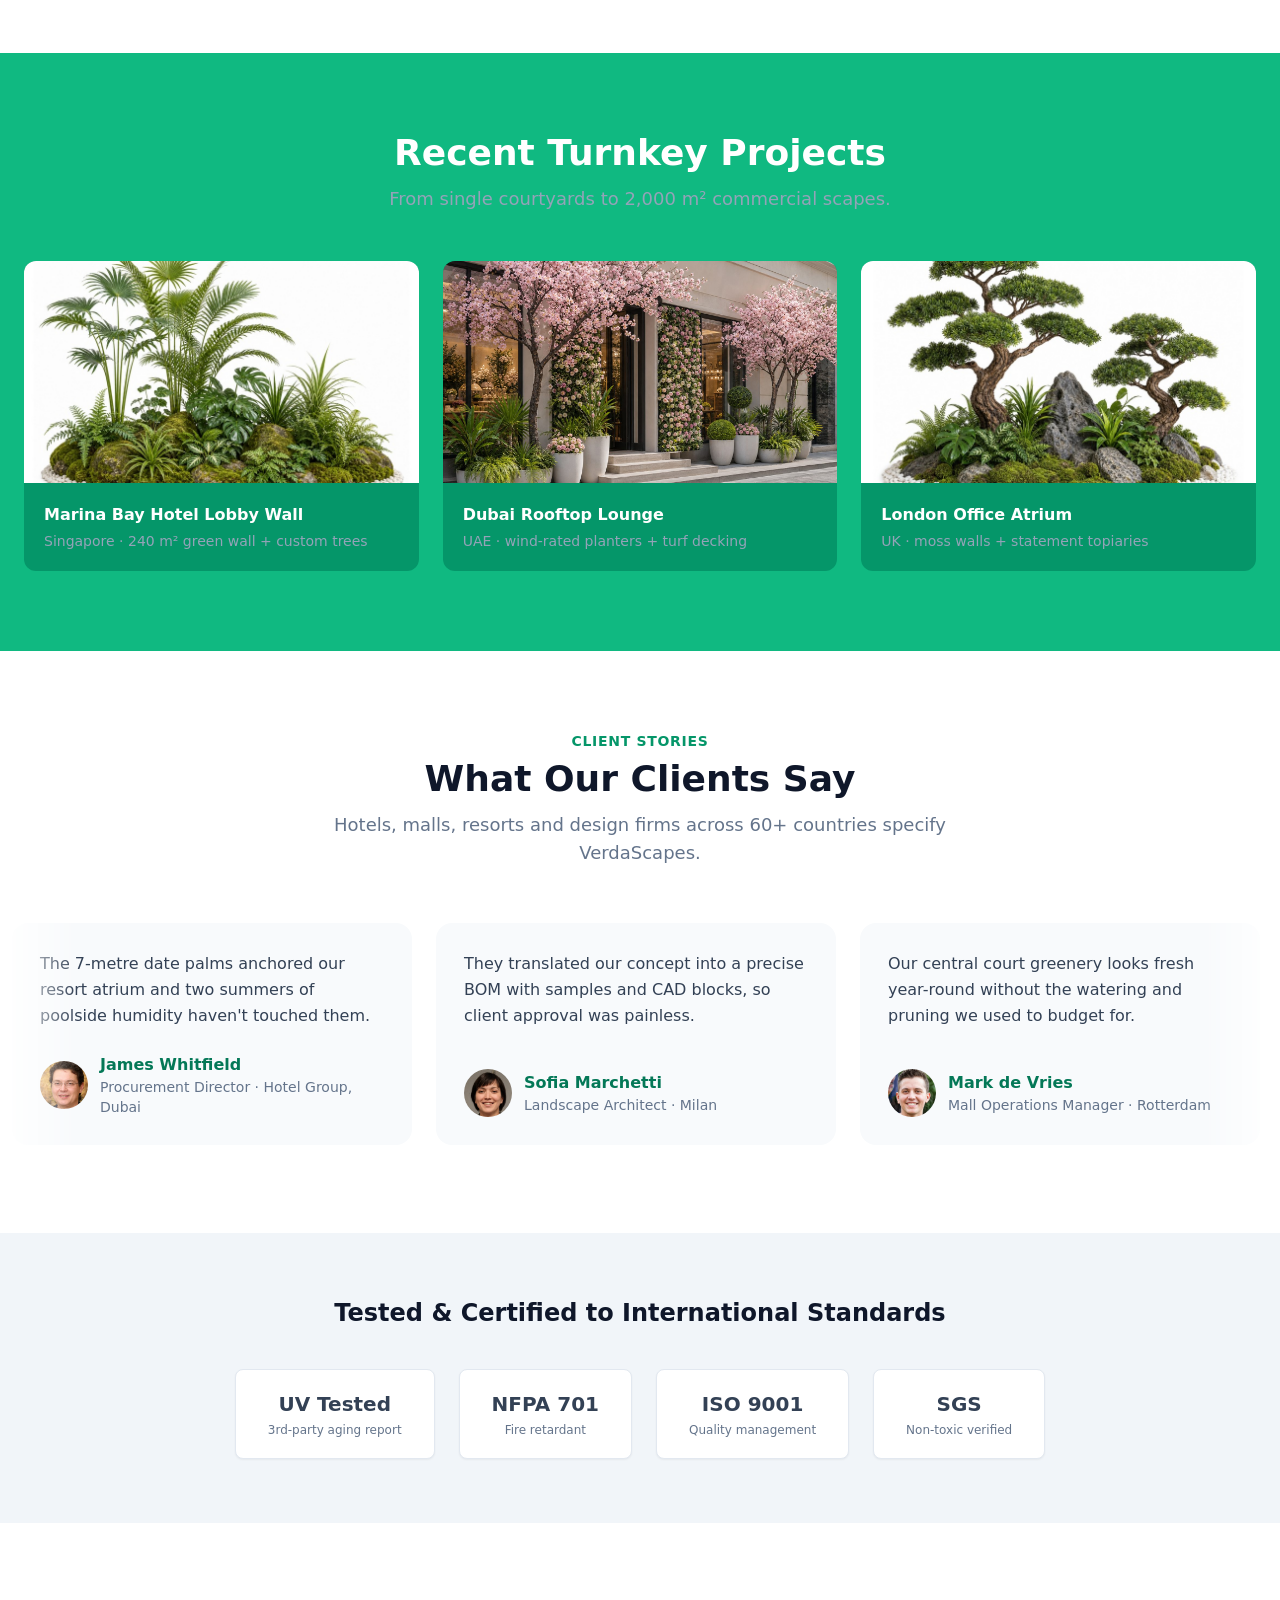
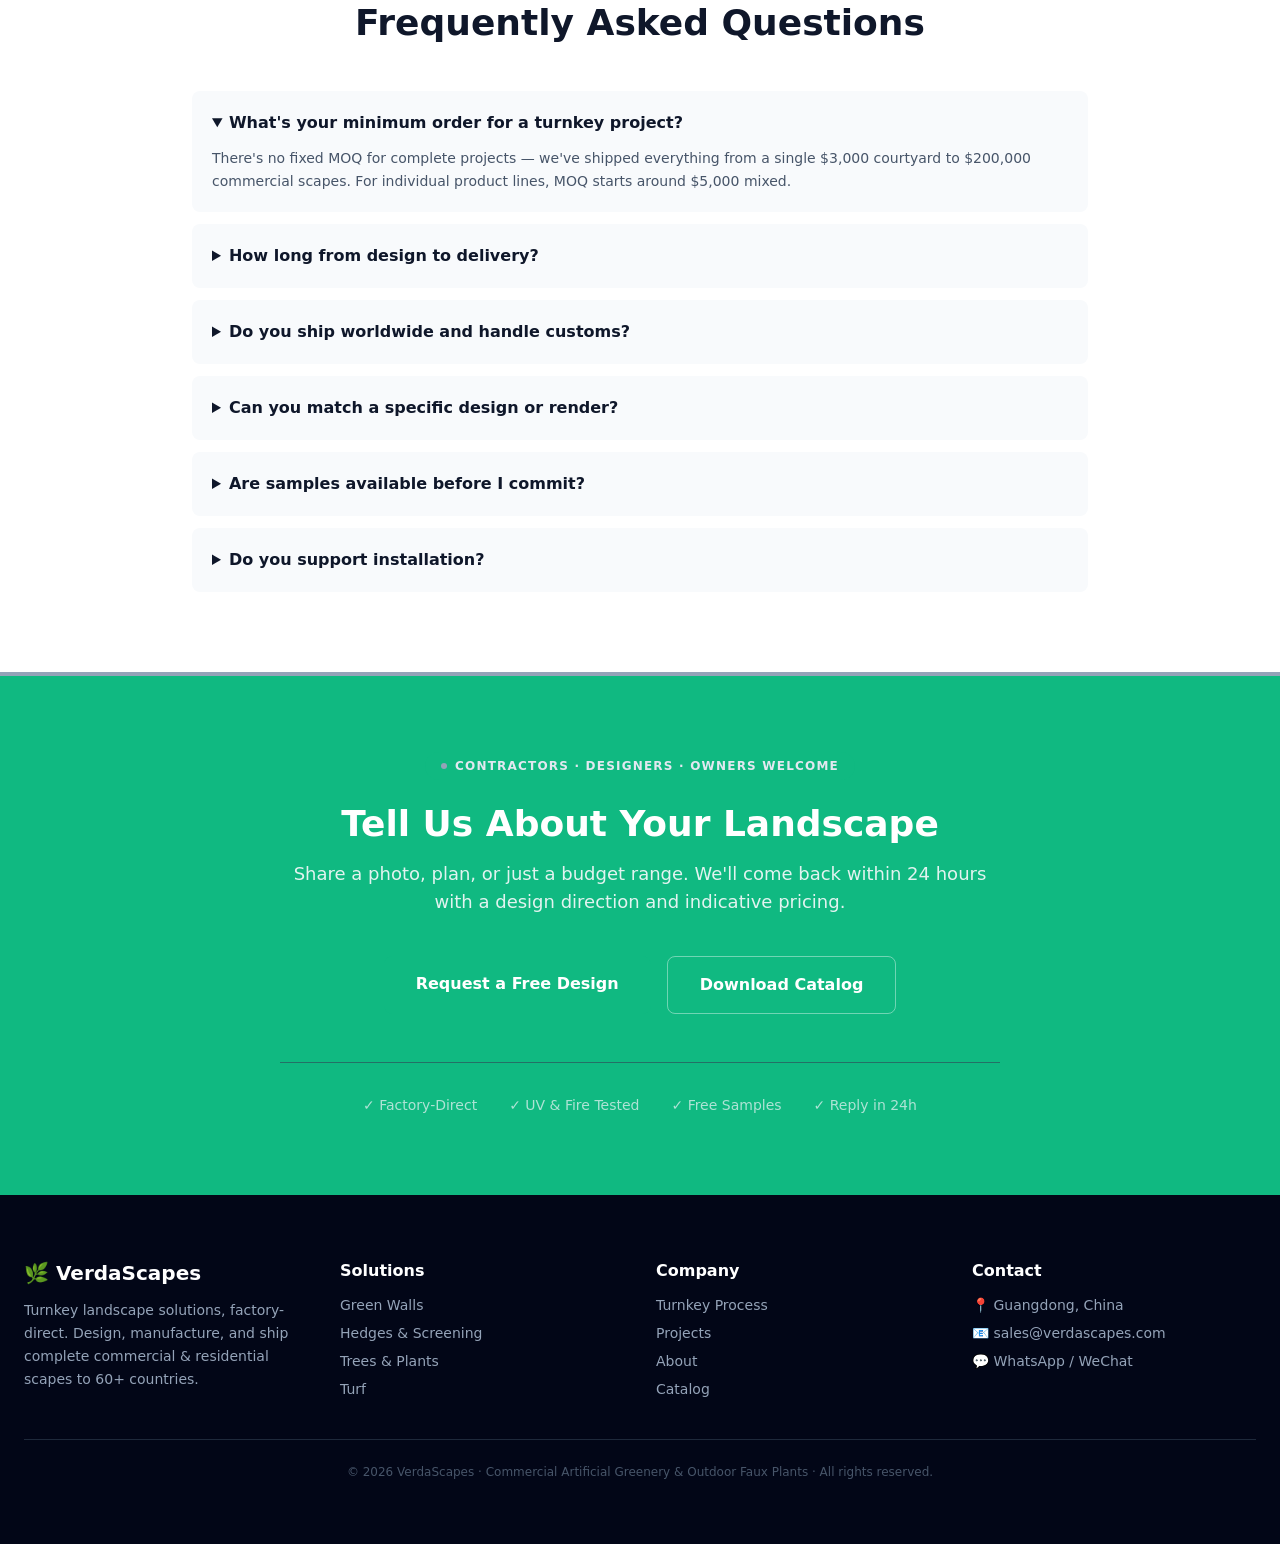
==== commit 256dd0af: "Contact: testimonial card now auto-rotating JS carousel (3 slides, 5s, synced clickable dots, pause " ====
--- a/index.html
+++ b/index.html
@@ -6,7 +6,7 @@
 <title>VerdaScapes | Commercial Artificial Greenery & Outdoor Faux Plants</title>
 <meta name="description" content="Commercial-grade faux greenery, artificial green walls, and custom landscape elements for outdoor projects. Factory-direct, UV-stable, fire-rated. Shipped to 60+ countries.">
 <link rel="canonical" href="https://verdascapes.com/">
-<link rel="stylesheet" href="./tailwind.css?v=202605301608">
+<link rel="stylesheet" href="./tailwind.css?v=202605301616">
 <style>
   .ct::-webkit-scrollbar{display:none}
   html{scroll-behavior:smooth}
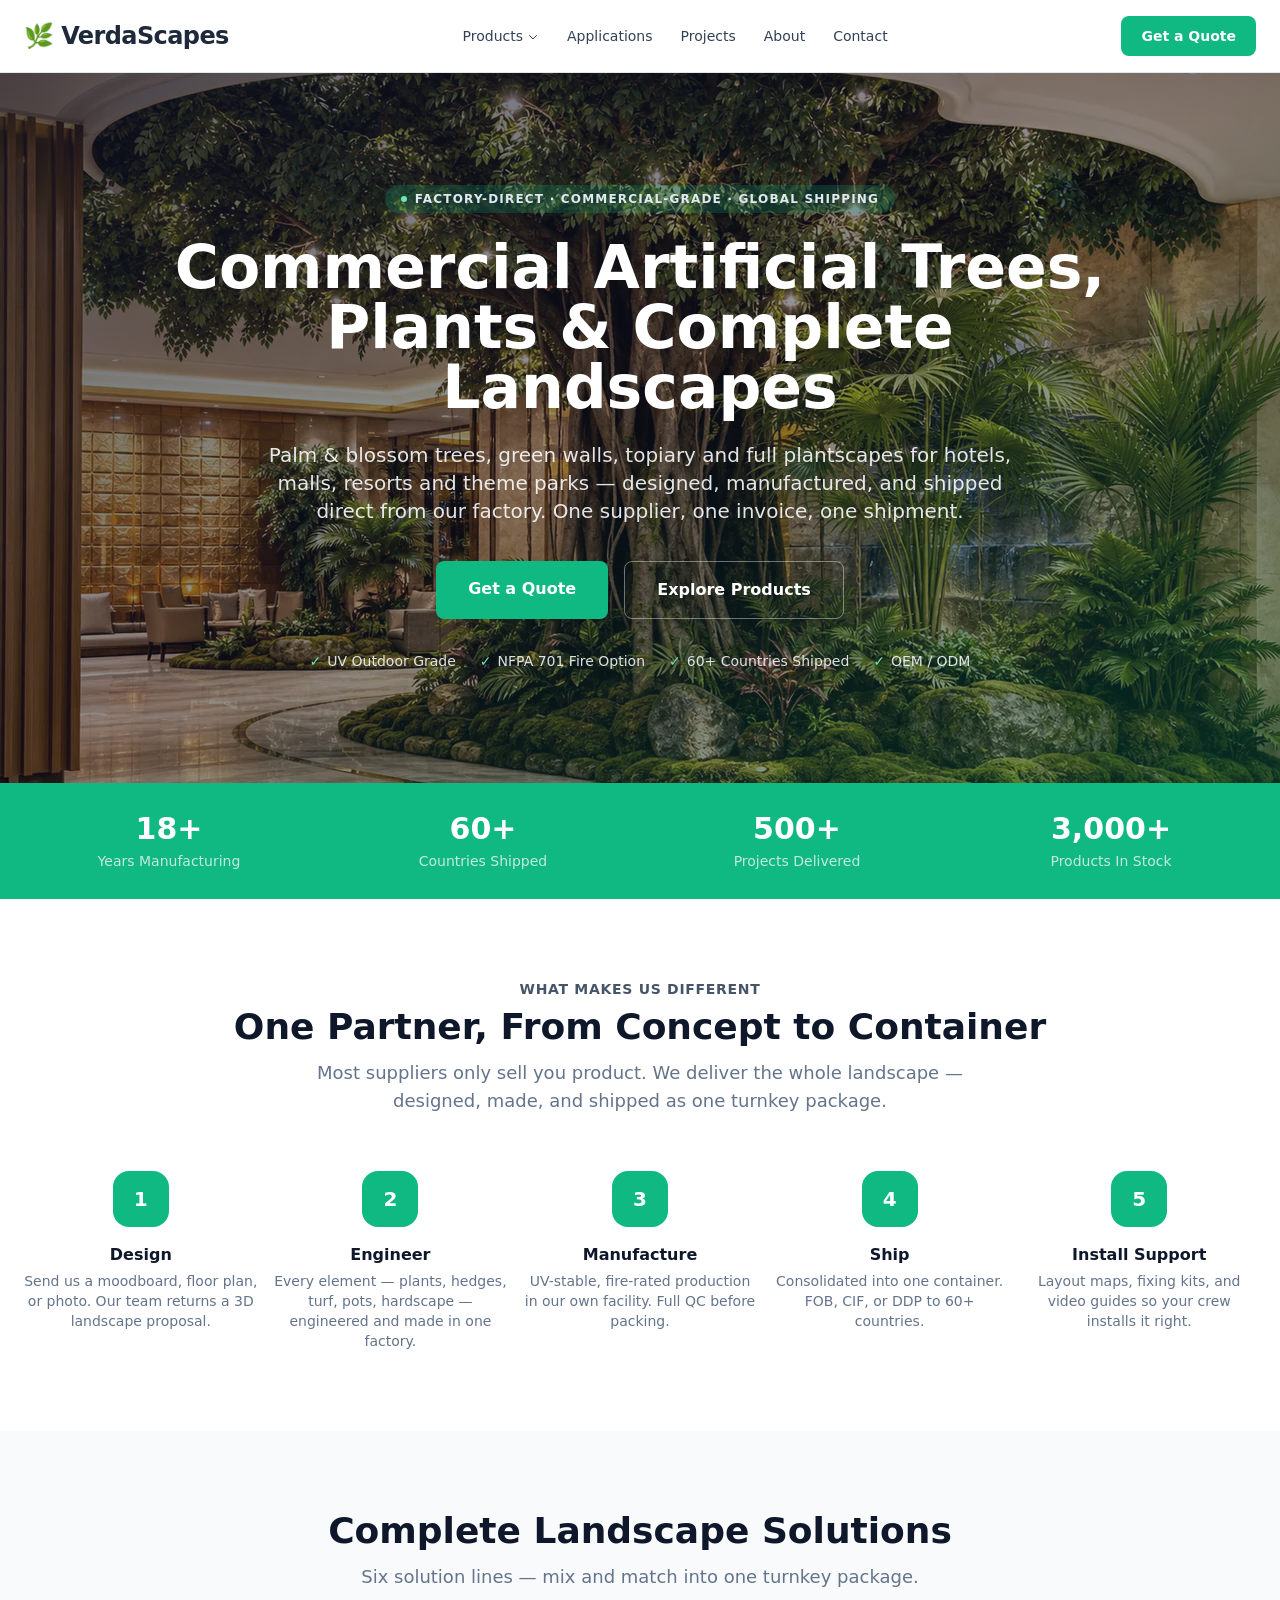
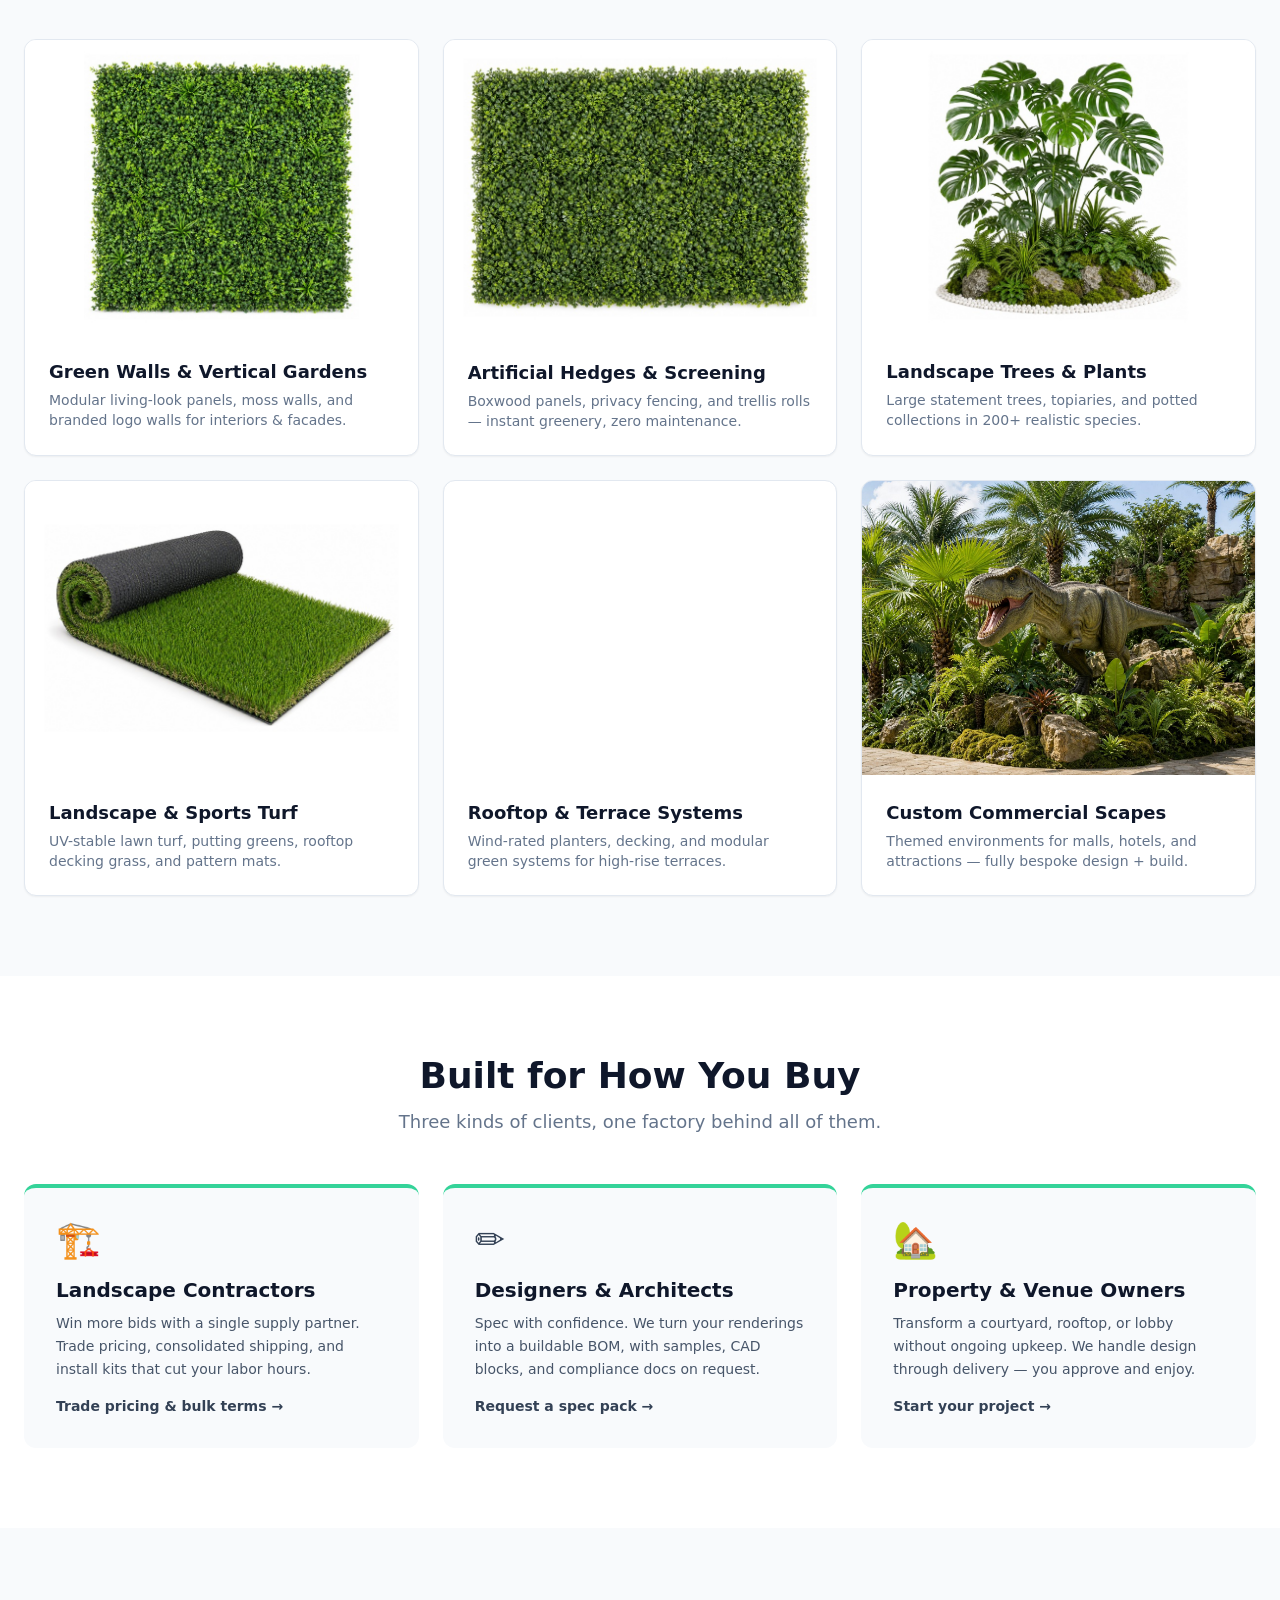
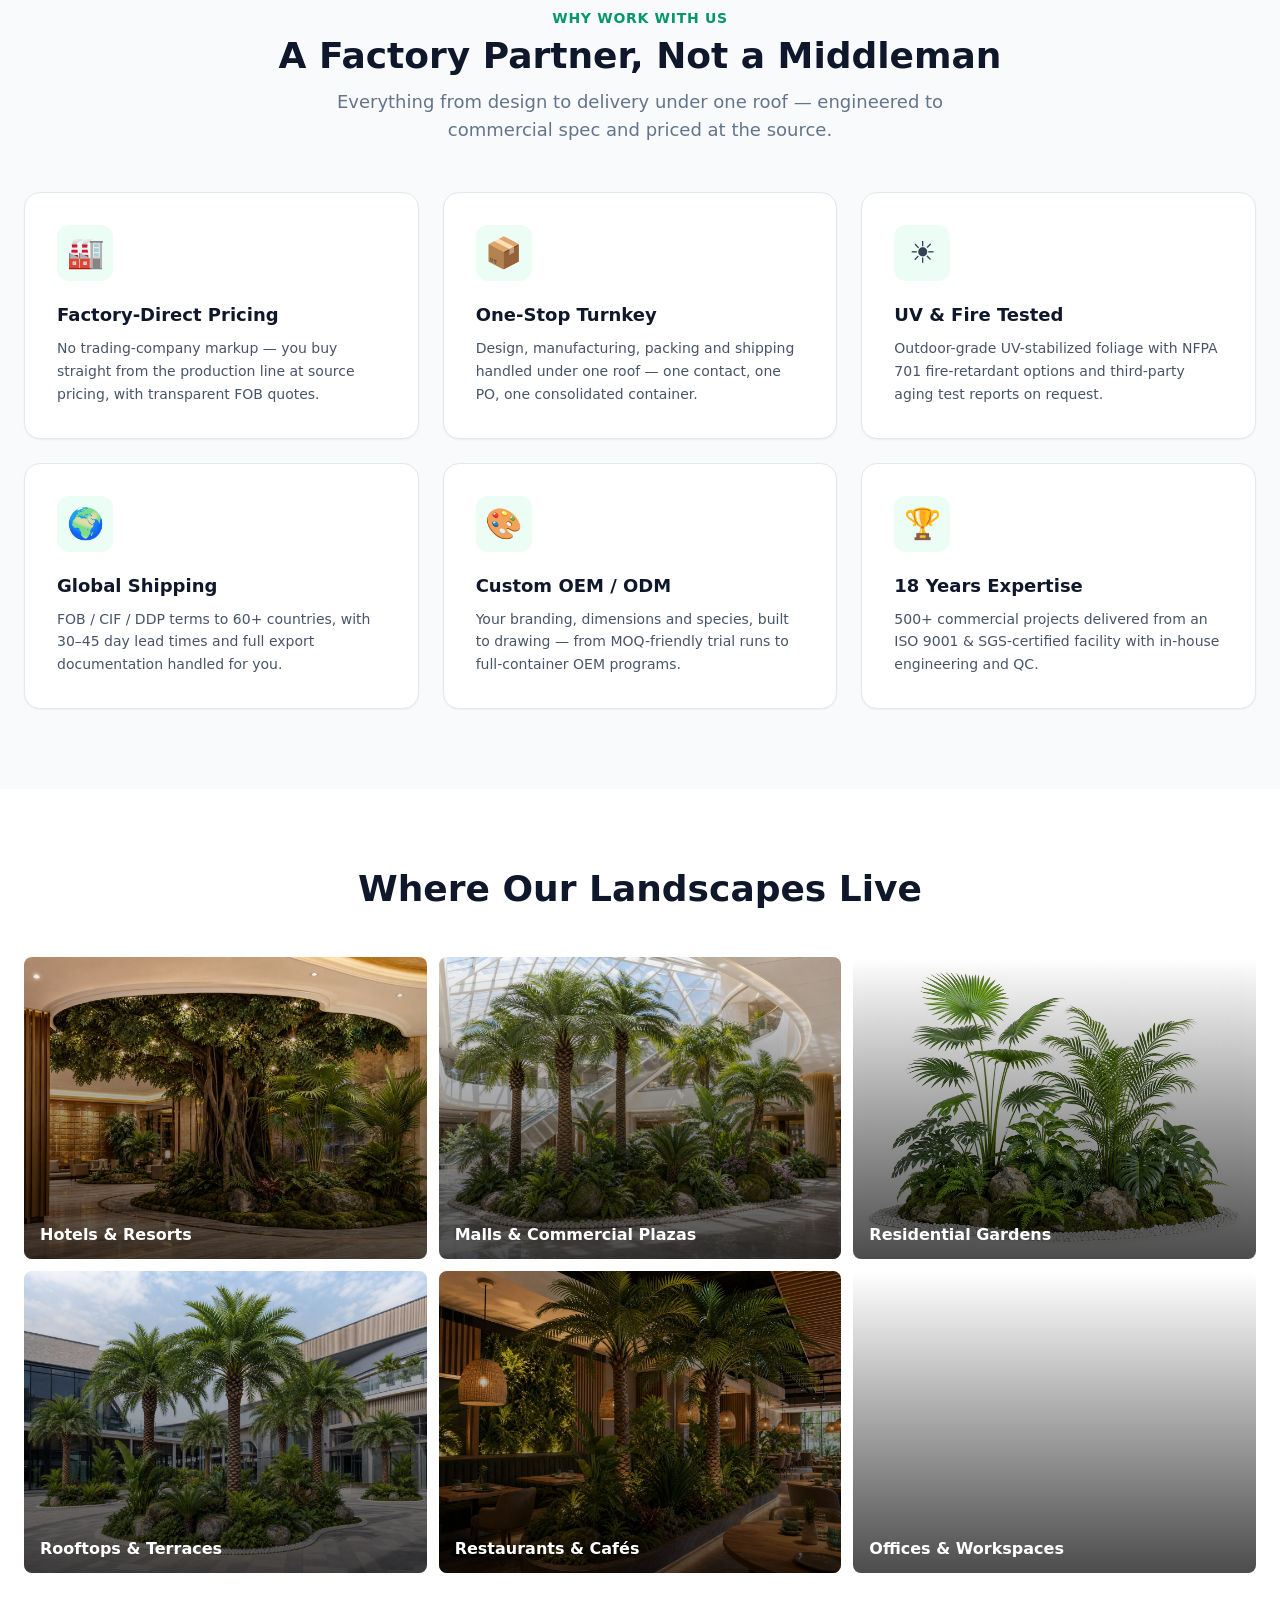
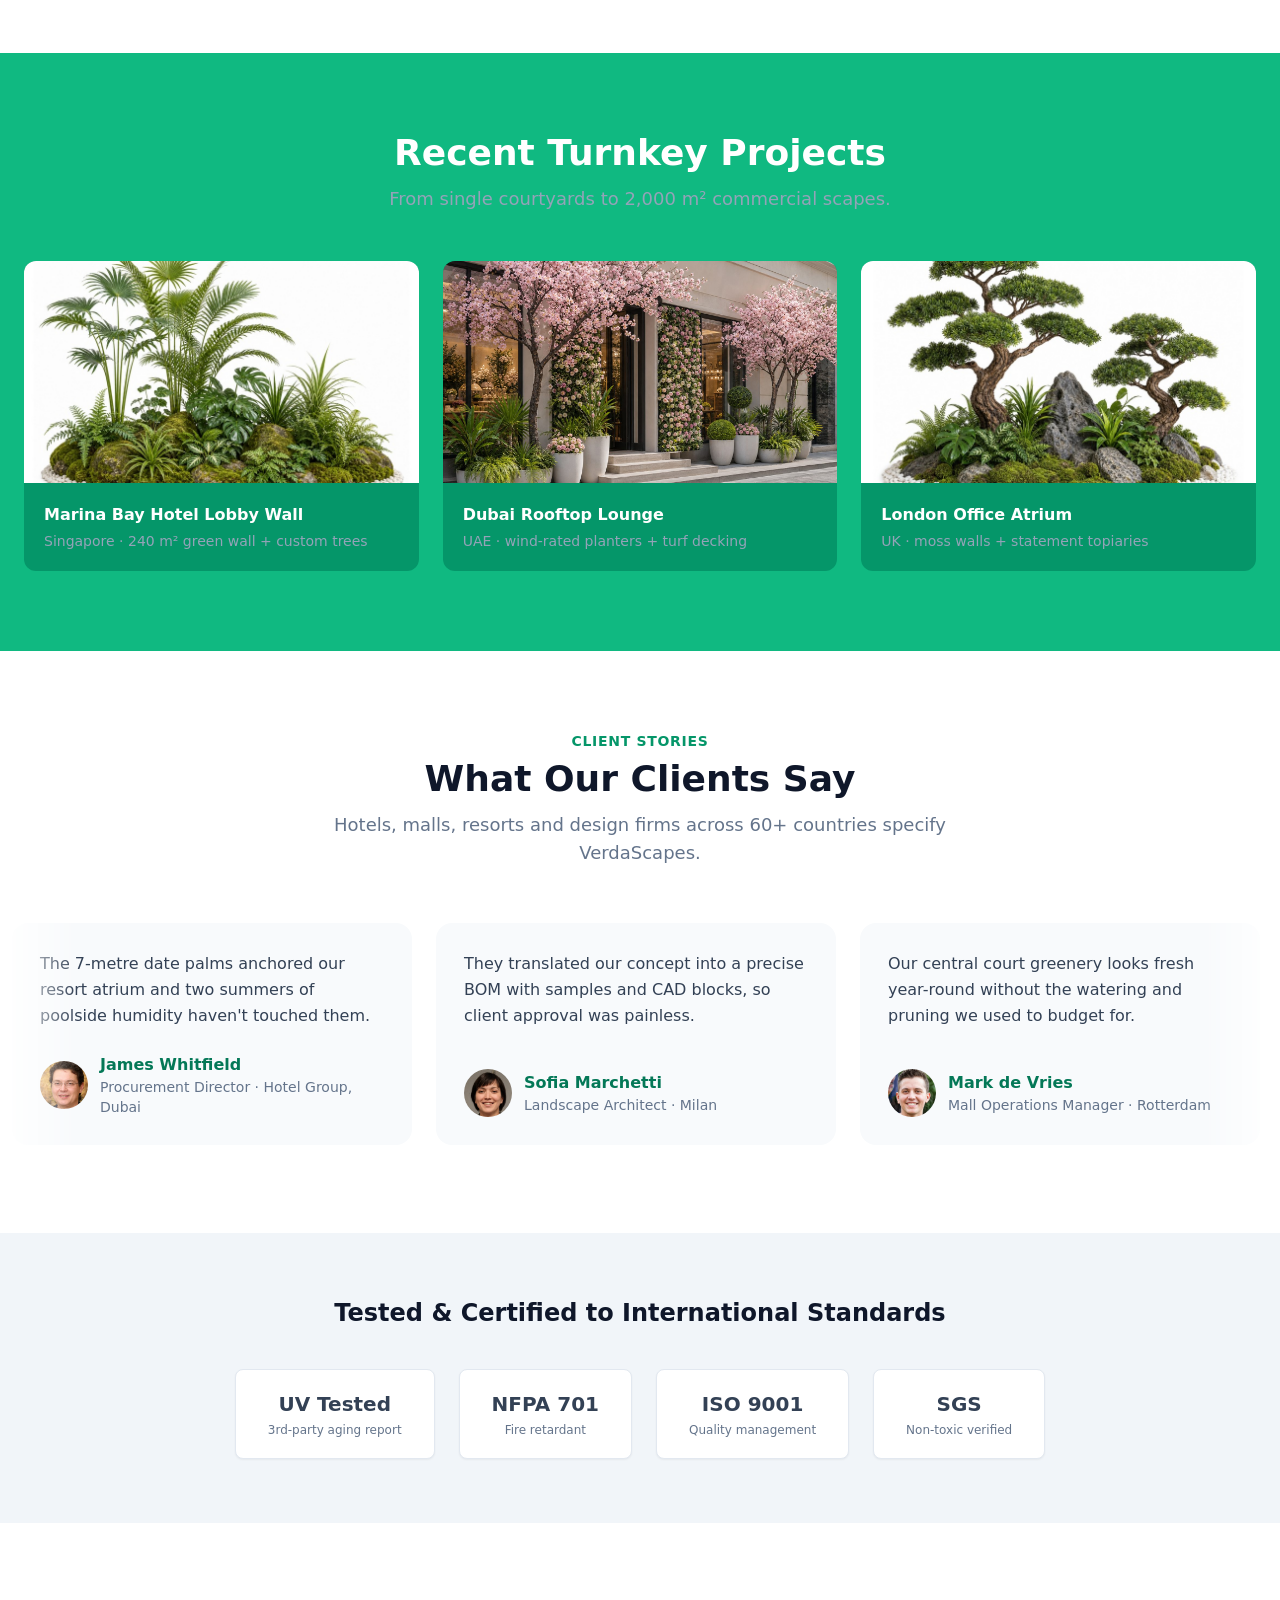
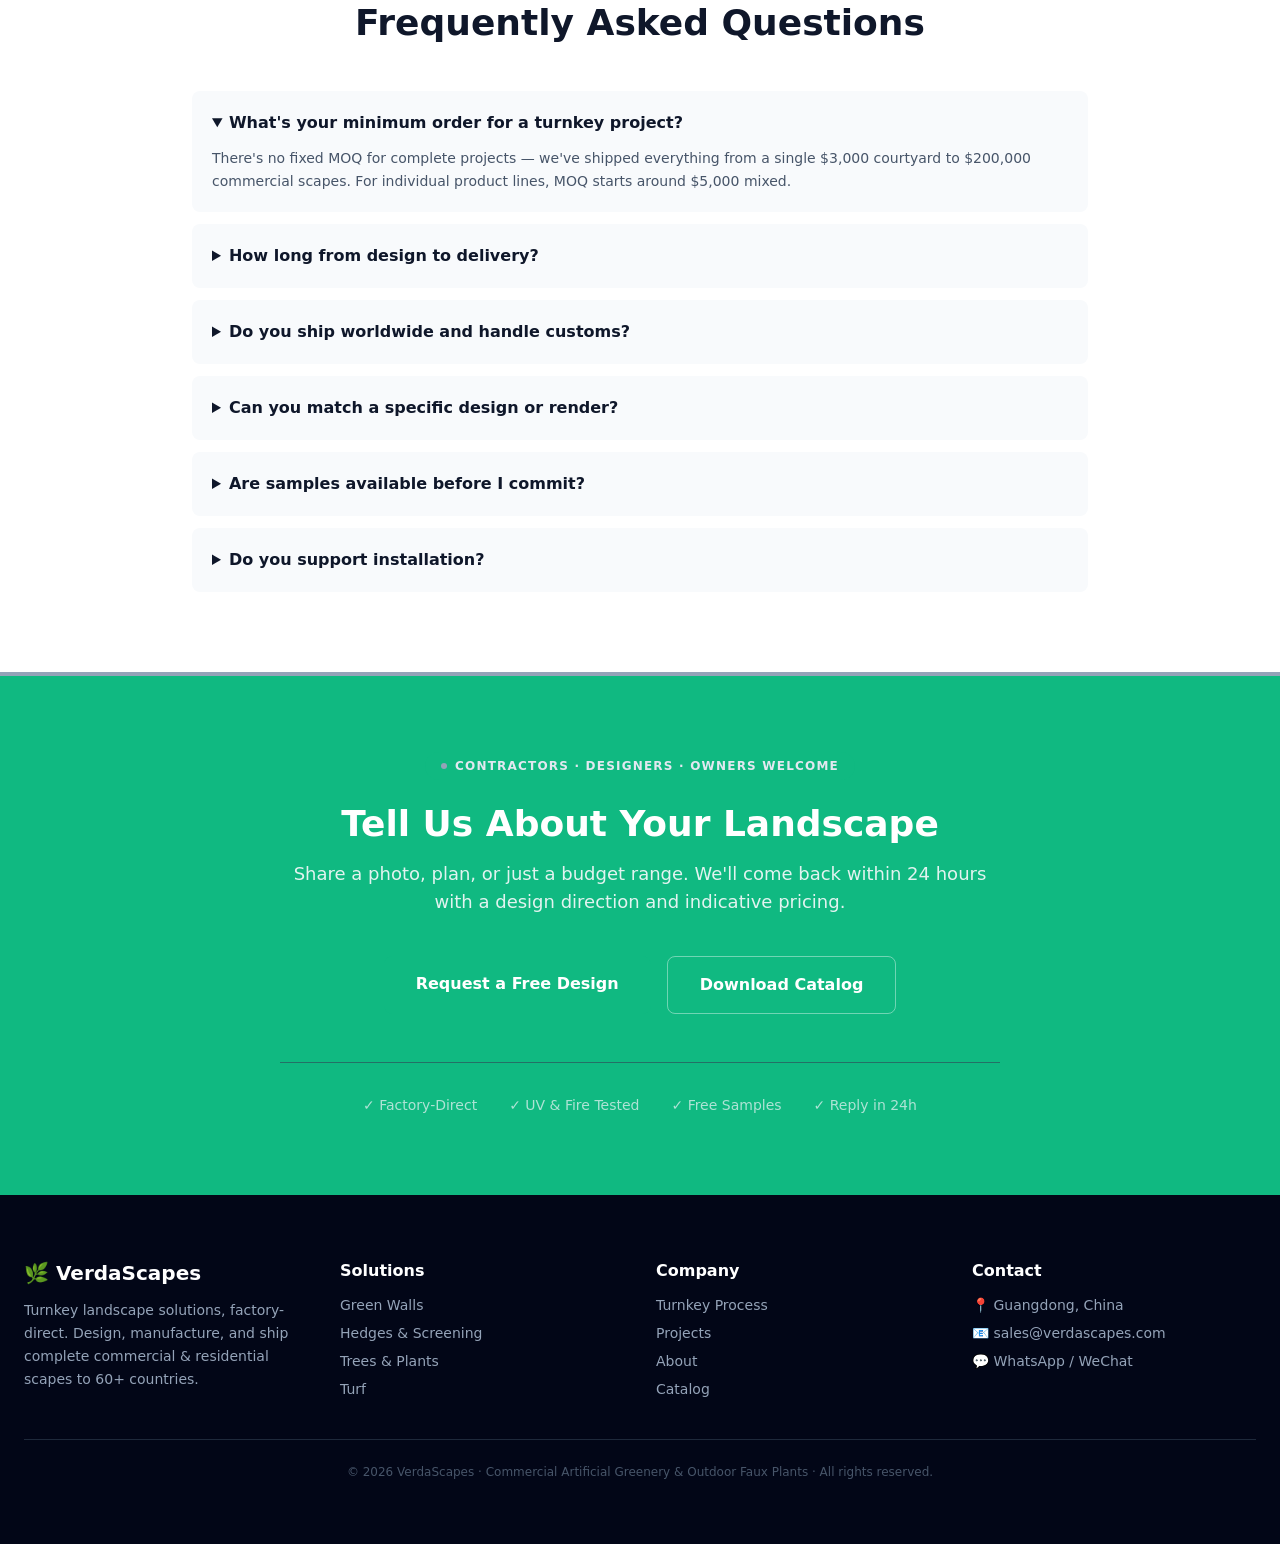
==== commit bd8d97de: "Contact Why-Us: shorten to one-line points + circle-check SVG icons (replace plain checks) + more wh" ====
--- a/index.html
+++ b/index.html
@@ -6,7 +6,7 @@
 <title>VerdaScapes | Commercial Artificial Greenery & Outdoor Faux Plants</title>
 <meta name="description" content="Commercial-grade faux greenery, artificial green walls, and custom landscape elements for outdoor projects. Factory-direct, UV-stable, fire-rated. Shipped to 60+ countries.">
 <link rel="canonical" href="https://verdascapes.com/">
-<link rel="stylesheet" href="./tailwind.css?v=202605301616">
+<link rel="stylesheet" href="./tailwind.css?v=202605301621">
 <style>
   .ct::-webkit-scrollbar{display:none}
   html{scroll-behavior:smooth}
